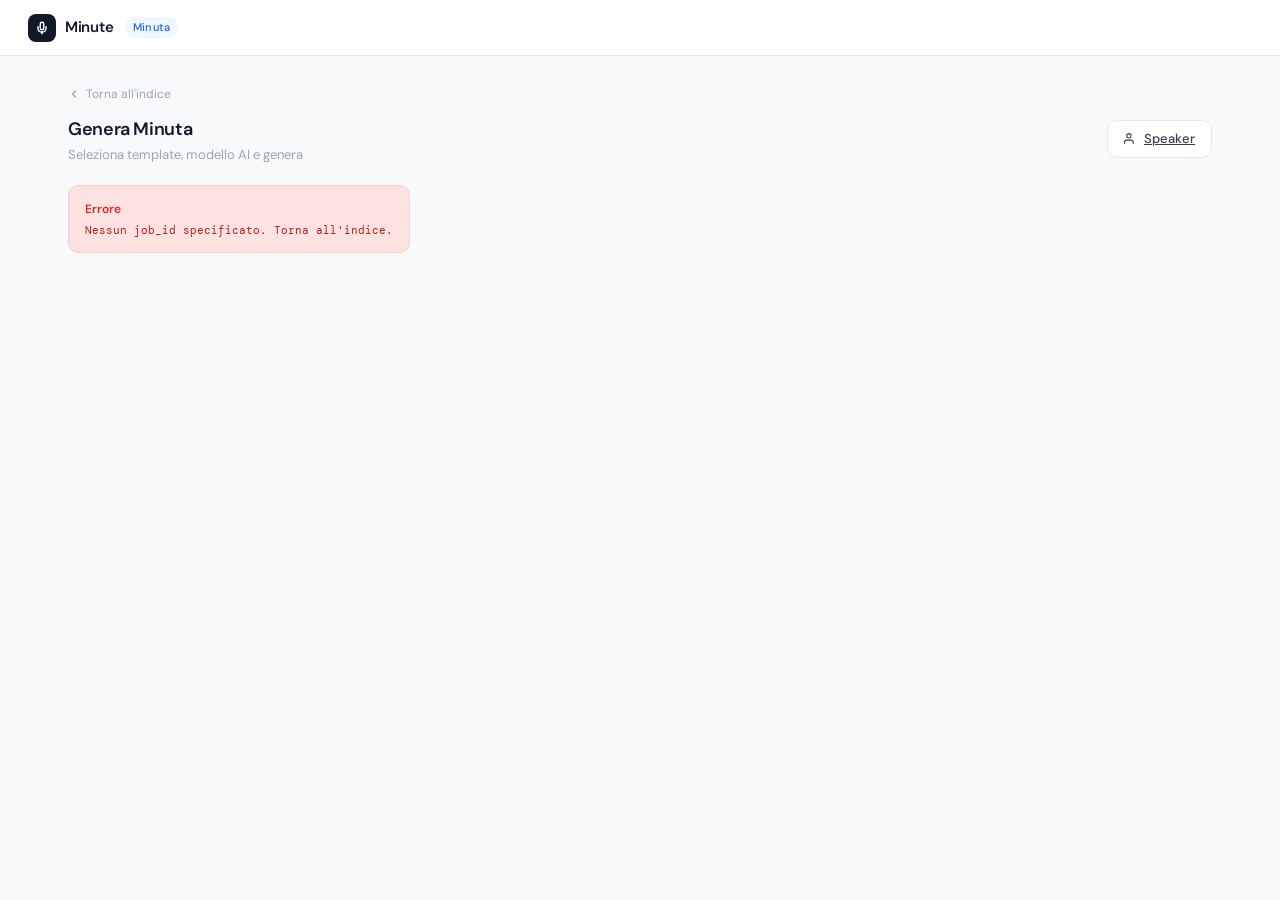
==== webform/minutes.html @ 706503cc "Aggiornamento pagina gestione speaker" ====
<!doctype html>
<html lang="it">
<head>
  <meta charset="utf-8">
  <meta name="viewport" content="width=device-width,initial-scale=1">
  <title>Minute — Genera Minuta</title>
  <link rel="preconnect" href="https://fonts.googleapis.com">
  <link href="https://fonts.googleapis.com/css2?family=DM+Sans:wght@300;400;500;600&family=DM+Mono:wght@400;500&display=swap" rel="stylesheet">
  <link rel="stylesheet" href="style.css">
  <style>
    .rag-count { font-family: 'DM Mono', monospace; font-size: 11px; color: var(--accent); background: var(--accent-light); border: 1px solid #bfdbfe; padding: 2px 8px; border-radius: 4px; }
    .rag-count.none { color: var(--text-muted); background: var(--surface-2); border-color: var(--border); }
    .version-bar { display: flex; gap: 8px; align-items: center; flex-wrap: wrap; }
    .version-pill { font-size: 11px; padding: 3px 10px; border-radius: 20px; border: 1px solid var(--border); color: var(--text-muted); cursor: pointer; transition: all 0.12s; }
    .version-pill:hover { border-color: var(--accent); color: var(--accent); }
    .version-pill.active { background: var(--accent); border-color: var(--accent); color: white; }
    .empty-preview { display: flex; flex-direction: column; align-items: center; justify-content: center; padding: 60px 20px; text-align: center; }
    .empty-preview-icon { width: 48px; height: 48px; background: var(--surface-2); border: 1px solid var(--border); border-radius: 14px; display: grid; place-items: center; margin-bottom: 12px; }
    .speakers-warning { background: var(--warning-light); border: 1px solid #fde68a; border-radius: var(--radius); padding: 10px 14px; display: flex; gap: 9px; align-items: flex-start; }
    .speakers-warning-text { font-size: 12px; color: #92400e; }
  </style>
</head>
<body>
<div class="app-shell">

  <header>
    <a class="logo" href="index.html">
      <div class="logo-icon">
        <svg width="14" height="14" viewBox="0 0 24 24" fill="none" stroke="currentColor" stroke-width="2.5" stroke-linecap="round" stroke-linejoin="round">
          <path d="M12 2a3 3 0 0 0-3 3v7a3 3 0 0 0 6 0V5a3 3 0 0 0-3-3z"/>
          <path d="M19 10v2a7 7 0 0 1-14 0v-2"/>
          <line x1="12" y1="19" x2="12" y2="22"/>
        </svg>
      </div>
      Minute
    </a>
    <span class="header-badge">Minuta</span>
    <div class="header-stack" id="header-stack"></div>
  </header>

  <div class="page-header">
    <a class="page-back" href="index.html">
      <svg width="12" height="12" viewBox="0 0 24 24" fill="none" stroke="currentColor" stroke-width="2.5" stroke-linecap="round" stroke-linejoin="round"><polyline points="15 18 9 12 15 6"/></svg>
      Torna all'indice
    </a>
    <div class="page-header-inner">
      <div class="page-title-wrap">
        <div class="page-title">Genera Minuta</div>
        <div class="page-subtitle" id="page-subtitle">Seleziona template, modello AI e genera</div>
        <div class="page-job-pill" id="job-pill" style="display:none">
          <svg width="10" height="10" viewBox="0 0 24 24" fill="none" stroke="currentColor" stroke-width="2" stroke-linecap="round" stroke-linejoin="round"><path d="M20.59 13.41l-7.17 7.17a2 2 0 0 1-2.83 0L2 12V2h10l8.59 8.59a2 2 0 0 1 0 2.82z"/><line x1="7" y1="7" x2="7.01" y2="7"/></svg>
          <span id="job-pill-text">—</span>
        </div>
      </div>
      <div style="display:flex;gap:10px;align-items:flex-start;padding-top:4px">
        <a class="btn-secondary" id="btn-goto-speakers" href="#" onclick="gotoSpeakers()">
          <svg width="13" height="13" viewBox="0 0 24 24" fill="none" stroke="currentColor" stroke-width="2" stroke-linecap="round" stroke-linejoin="round"><path d="M17 21v-2a4 4 0 0 0-4-4H5a4 4 0 0 0-4 4v2"/><circle cx="9" cy="7" r="4"/></svg>
          Speaker
        </a>
      </div>
    </div>
  </div>

  <main class="page-main">

    <div id="loading-state" style="display:flex;align-items:center;justify-content:center;padding:60px;gap:12px">
      <div class="gen-spinner"></div>
      <span style="font-size:13px;color:var(--text-muted)">Caricamento…</span>
    </div>

    <div id="error-state" style="display:none">
      <div class="error-box"><div class="error-title">Errore</div><div class="error-msg" id="error-msg"></div></div>
    </div>

    <div id="content" style="display:none">

      <!-- Speaker warning -->
      <div class="speakers-warning" id="speakers-warning" style="display:none">
        <svg width="14" height="14" viewBox="0 0 24 24" fill="none" stroke="#d97706" stroke-width="2" stroke-linecap="round" stroke-linejoin="round" style="flex-shrink:0;margin-top:1px"><path d="M10.29 3.86L1.82 18a2 2 0 0 0 1.71 3h16.94a2 2 0 0 0 1.71-3L13.71 3.86a2 2 0 0 0-3.42 0z"/><line x1="12" y1="9" x2="12" y2="13"/><line x1="12" y1="17" x2="12.01" y2="17"/></svg>
        <div class="speakers-warning-text">
          Gli speaker non sono stati ancora associati a nomi reali. La minuta userà i label generici (SPEAKER_00…).
          <a href="#" onclick="gotoSpeakers()" style="color:#92400e;font-weight:600">Associa speaker →</a>
        </div>
      </div>

      <div style="display:grid;grid-template-columns:300px 1fr;gap:20px;align-items:start">

        <!-- LEFT: Config -->
        <div style="display:flex;flex-direction:column;gap:16px">

          <!-- Template -->
          <div class="panel">
            <div class="panel-header">
              <svg width="14" height="14" viewBox="0 0 24 24" fill="none" stroke="var(--text-muted)" stroke-width="2" stroke-linecap="round" stroke-linejoin="round"><rect x="3" y="3" width="18" height="18" rx="2"/><line x1="3" y1="9" x2="21" y2="9"/><line x1="9" y1="21" x2="9" y2="9"/></svg>
              <span class="panel-title">Template</span>
            </div>
            <div class="panel-body" id="templates-container">
              <!-- Populated by JS -->
            </div>
          </div>

          <!-- Modello AI -->
          <div class="panel">
            <div class="panel-header">
              <svg width="14" height="14" viewBox="0 0 24 24" fill="none" stroke="var(--text-muted)" stroke-width="2" stroke-linecap="round" stroke-linejoin="round"><circle cx="12" cy="12" r="3"/><path d="M19.07 4.93a10 10 0 0 1 0 14.14"/><path d="M4.93 4.93a10 10 0 0 0 0 14.14"/></svg>
              <span class="panel-title">Modello AI</span>
            </div>
            <div class="panel-body" id="models-container">
              <div style="text-align:center;padding:12px;color:var(--text-muted);font-size:12px">
                <div class="gen-spinner" style="width:18px;height:18px;border-width:2px;margin:0 auto 8px"></div>
                Caricamento modelli…
              </div>
            </div>
          </div>

          <!-- RAG -->
          <div class="panel">
            <div class="panel-header">
              <svg width="14" height="14" viewBox="0 0 24 24" fill="none" stroke="var(--text-muted)" stroke-width="2" stroke-linecap="round" stroke-linejoin="round"><ellipse cx="12" cy="5" rx="9" ry="3"/><path d="M21 12c0 1.66-4 3-9 3s-9-1.34-9-3"/><path d="M3 5v14c0 1.66 4 3 9 3s9-1.34 9-3V5"/></svg>
              <span class="panel-title">Contesto RAG</span>
              <span id="rag-count-badge" class="rag-count none" style="margin-left:auto">0 riunioni</span>
            </div>
            <div class="panel-body">
              <div class="toggle-field" id="rag-toggle">
                <div class="toggle-info">
                  <div class="toggle-label">Usa riunioni precedenti</div>
                  <div class="toggle-desc">Fornisce contesto storico al modello</div>
                </div>
                <div class="toggle-switch on" id="rag-switch"></div>
              </div>
              <div class="hint">Se attivo, il modello recupera estratti da riunioni precedenti dello stesso cliente per dare continuità alla minuta.</div>
            </div>
          </div>

          <!-- Generate button -->
          <button class="btn-accent" id="btn-generate" onclick="generateMinutes()" style="width:100%;padding:12px;font-size:14px" disabled>
            <svg width="14" height="14" viewBox="0 0 24 24" fill="none" stroke="currentColor" stroke-width="2.5" stroke-linecap="round" stroke-linejoin="round"><polygon points="5 3 19 12 5 21 5 3"/></svg>
            Genera Minuta
          </button>

        </div>

        <!-- RIGHT: Preview -->
        <div class="panel" style="min-height:500px">
          <div class="panel-header">
            <svg width="14" height="14" viewBox="0 0 24 24" fill="none" stroke="var(--text-muted)" stroke-width="2" stroke-linecap="round" stroke-linejoin="round"><path d="M14 2H6a2 2 0 0 0-2 2v16a2 2 0 0 0 2 2h12a2 2 0 0 0 2-2V8z"/><polyline points="14 2 14 8 20 8"/></svg>
            <span class="panel-title">Anteprima Minuta</span>
            <div class="version-bar" id="version-bar" style="margin-left:auto;display:none"></div>
          </div>
          <div style="padding:20px" id="preview-area">
            <div class="empty-preview">
              <div class="empty-preview-icon">
                <svg width="20" height="20" viewBox="0 0 24 24" fill="none" stroke="var(--text-muted)" stroke-width="1.5" stroke-linecap="round" stroke-linejoin="round"><path d="M14 2H6a2 2 0 0 0-2 2v16a2 2 0 0 0 2 2h12a2 2 0 0 0 2-2V8z"/><polyline points="14 2 14 8 20 8"/></svg>
              </div>
              <div class="status-empty-title">Nessuna minuta generata</div>
              <div class="status-empty-sub">Seleziona template e modello, poi premi Genera</div>
            </div>
          </div>
        </div>

      </div>
    </div>
  </main>
</div>

<script>
  const MINUTES_BASE = "http://localhost:9500";
  const params = new URLSearchParams(location.search);
  const jobId  = params.get("job_id");

  let selectedTemplate = "standard";
  let selectedModel    = null;
  let useRag           = true;
  let pollingInterval  = null;
  let versions         = [];   // lista storica versioni [{minutes_job_id, created_at, model, output_url}]

  const TEMPLATES = [
    {id: "standard", label: "Standard", desc: "Oggetto, discussioni, decisioni, azioni, prossimi passi"},
  ];

  if (!jobId) {
    showError("Nessun job_id specificato. Torna all'indice.");
  } else {
    init();
  }

  async function init() {
    showLoading(true);
    renderTemplates();
    await loadModels();
    await checkExistingMinuta();
    await checkSpeakers();
    showLoading(false);
    document.getElementById('content').style.display = 'block';

    document.getElementById('job-pill').style.display = 'inline-flex';
    document.getElementById('job-pill-text').textContent = jobId.slice(0,12) + '…';
  }

  function renderTemplates() {
    const container = document.getElementById('templates-container');
    container.innerHTML = TEMPLATES.map(t => `
      <div class="model-card ${t.id===selectedTemplate?'selected':''}" onclick="selectTemplate('${t.id}')">
        <div class="model-radio"></div>
        <div>
          <div class="model-name">${t.label}</div>
          <div class="model-size">${t.desc}</div>
        </div>
      </div>`).join('');
  }

  function selectTemplate(id) {
    selectedTemplate = id;
    renderTemplates();
    updateGenerateButton();
  }

  async function loadModels() {
    const container = document.getElementById('models-container');
    try {
      const resp = await fetch(`${MINUTES_BASE}/ollama/models`);
      const data = await resp.json();
      const models = data.models || [];
      if (!models.length) {
        container.innerHTML = `<div class="error-box"><div class="error-title">Nessun modello disponibile</div><div class="error-msg">Installa almeno un modello su Ollama:<br><code>docker exec n8n_stack_ollama ollama pull mistral:7b-instruct-q4_K_M</code></div></div>`;
        return;
      }
      if (!selectedModel) selectedModel = models[0].name;
      container.innerHTML = models.map(m => `
        <div class="model-card ${m.name===selectedModel?'selected':''}" onclick="selectModel('${m.name}')">
          <div class="model-radio"></div>
          <div>
            <div class="model-name">${m.name}</div>
            <div class="model-size">${m.size_gb} GB</div>
          </div>
        </div>`).join('');
      updateGenerateButton();
    } catch(e) {
      container.innerHTML = `<div class="error-box"><div class="error-title">Ollama non raggiungibile</div><div class="error-msg">${e.message}</div></div>`;
    }
  }

  function selectModel(name) {
    selectedModel = name;
    loadModels();
  }

  async function checkSpeakers() {
    try {
      const resp = await fetch(`${MINUTES_BASE}/jobs/${jobId}/speakers`);
      const data = await resp.json();
      document.getElementById('page-subtitle').textContent = `${data.customer||'?'} — ${data.project||'?'}`;
      document.getElementById('header-stack').innerHTML = `
        <div class="stack-pill" style="font-size:11px;font-weight:500">${data.customer||''}</div>
        <div class="stack-pill" style="font-size:11px">${data.project||''}</div>`;
      if (!data.speakers_mapped) {
        document.getElementById('speakers-warning').style.display = 'flex';
      }
    } catch(e) { console.warn('checkSpeakers:', e); }
  }

  async function checkExistingMinuta() {
    try {
      const resp = await fetch(`${MINUTES_BASE}/minutes/by-job/${jobId}`);
      const data = await resp.json();
      if (data.status === 'COMPLETED' && data.output_url) {
        versions = [{
          minutes_job_id: data.minutes_job_id,
          created_at: data.created_at,
          model: data.model,
          output_url: data.output_url,
          rag_chunks_used: data.rag_chunks_used,
        }];
        await renderExistingMinuta(data.output_url, data.model, data.rag_chunks_used);
        renderVersionBar();
      }
    } catch(e) { /* nessuna minuta ancora */ }
  }

  async function renderExistingMinuta(url, model, ragChunks) {
    try {
      const resp = await fetch(url);
      const md = await resp.text();
      renderMarkdown(md, model, ragChunks, url);
    } catch(e) {
      renderMarkdownError(`Impossibile caricare la minuta da MinIO: ${e.message}`);
    }
  }

  function renderVersionBar() {
    const bar = document.getElementById('version-bar');
    if (!versions.length) { bar.style.display = 'none'; return; }
    bar.style.display = 'flex';
    bar.innerHTML = versions.map((v, i) => {
      const d = new Date(v.created_at);
      const label = `v${versions.length - i} · ${d.toLocaleDateString('it-IT')} ${d.toLocaleTimeString('it-IT',{hour:'2-digit',minute:'2-digit'})}`;
      return `<span class="version-pill ${i===0?'active':''}" onclick="loadVersion(${i})">${label}</span>`;
    }).join('');
  }

  async function loadVersion(idx) {
    const v = versions[idx];
    if (!v) return;
    document.querySelectorAll('.version-pill').forEach((el,i) => el.classList.toggle('active', i===idx));
    await renderExistingMinuta(v.output_url, v.model, v.rag_chunks_used);
  }

  function renderMarkdown(md, model, ragChunks, downloadUrl) {
    const preview = document.getElementById('preview-area');
    const lines = md.split('\n');
    let html = '';
    let inTable = false;

    for (const raw of lines) {
      const line = raw;
      if (line.startsWith('# '))       { html += `<h1>${esc(line.slice(2))}</h1>`; continue; }
      if (line.startsWith('## '))      { if(inTable){html+='</table>';inTable=false;} html += `<h2>${esc(line.slice(3))}</h2>`; continue; }
      if (line.startsWith('### '))     { html += `<h3 style="font-size:12px;font-weight:600;color:var(--text-primary);margin:10px 0 4px">${esc(line.slice(4))}</h3>`; continue; }
      if (line.startsWith('---') || line.startsWith('───')) { html += '<hr>'; continue; }
      if (line.startsWith('| ')) {
        if (!inTable) { html += '<table>'; inTable = true; }
        const cells = line.split('|').filter((_,i,a)=>i>0&&i<a.length-1);
        const isHeader = !html.includes('<tr>') || lines[lines.indexOf(raw)+1]?.startsWith('|---');
        const tag = (isHeader && !html.includes('<td>')) ? 'th' : 'td';
        html += `<tr>${cells.map(c=>`<${tag}>${inlineFormat(c.trim())}</${tag}>`).join('')}</tr>`;
        continue;
      }
      if (line.startsWith('|---')) continue;
      if (inTable) { html += '</table>'; inTable = false; }
      if (line.startsWith('- ') || line.startsWith('* ')) { html += `<ul><li>${inlineFormat(line.slice(2))}</li></ul>`; continue; }
      if (/^\d+\. /.test(line))  { html += `<ol><li>${inlineFormat(line.replace(/^\d+\. /,''))}</li></ol>`; continue; }
      if (line.trim() === '')    { html += '<p style="margin:4px 0"></p>'; continue; }
      html += `<p>${inlineFormat(line)}</p>`;
    }
    if (inTable) html += '</table>';

    const ragBadge = ragChunks > 0
      ? `<span class="rag-count">${ragChunks} chunk RAG</span>`
      : `<span class="rag-count none">Senza RAG</span>`;

    preview.innerHTML = `
      <div style="display:flex;align-items:center;gap:8px;margin-bottom:16px;padding-bottom:12px;border-bottom:1px solid var(--border)">
        <div style="font-size:11px;font-weight:500;color:var(--text-muted)">Modello:</div>
        <span style="font-family:'DM Mono',monospace;font-size:11px;color:var(--text-secondary)">${esc(model||'')}</span>
        ${ragBadge}
        <a href="${downloadUrl}" target="_blank" rel="noopener" class="btn-secondary" style="margin-left:auto;padding:5px 12px;font-size:11px">
          <svg width="11" height="11" viewBox="0 0 24 24" fill="none" stroke="currentColor" stroke-width="2.5" stroke-linecap="round" stroke-linejoin="round"><path d="M21 15v4a2 2 0 0 1-2 2H5a2 2 0 0 1-2-2v-4"/><polyline points="7 10 12 15 17 10"/><line x1="12" y1="15" x2="12" y2="3"/></svg>
          Scarica MD
        </a>
      </div>
      <div class="md-preview">${html}</div>`;
  }

  function renderMarkdownError(msg) {
    document.getElementById('preview-area').innerHTML = `<div class="error-box"><div class="error-title">Errore anteprima</div><div class="error-msg">${msg}</div></div>`;
  }

  function inlineFormat(s) {
    return esc(s)
      .replace(/\*\*(.+?)\*\*/g, '<strong>$1</strong>')
      .replace(/\*(.+?)\*/g, '<em>$1</em>')
      .replace(/`(.+?)`/g, '<code>$1</code>');
  }
  function esc(s) { return String(s).replace(/&/g,'&amp;').replace(/</g,'&lt;').replace(/>/g,'&gt;'); }

  async function generateMinutes() {
    if (!selectedModel || !selectedTemplate) return;
    const btn = document.getElementById('btn-generate');
    btn.disabled = true;

    document.getElementById('preview-area').innerHTML = `
      <div class="gen-status">
        <div class="gen-spinner"></div>
        <div class="gen-status-text">Generazione in corso…</div>
        <div class="gen-status-sub">Il modello sta elaborando la trascrizione. Può richiedere alcuni minuti.</div>
      </div>`;

    try {
      const resp = await fetch(`${MINUTES_BASE}/minutes/generate`, {
        method: 'POST',
        headers: {'Content-Type': 'application/json'},
        body: JSON.stringify({
          job_id: jobId,
          template: selectedTemplate,
          model: selectedModel,
          use_rag: useRag,
        }),
      });
      if (!resp.ok) throw new Error(`HTTP ${resp.status}: ${await resp.text()}`);
      const {minutes_job_id} = await resp.json();
      pollMinutesJob(minutes_job_id);
    } catch(e) {
      renderMarkdownError(`Errore avvio generazione: ${e.message}`);
      btn.disabled = false;
    }
  }

  function pollMinutesJob(minutesJobId) {
    if (pollingInterval) clearInterval(pollingInterval);
    pollingInterval = setInterval(async () => {
      try {
        const resp = await fetch(`${MINUTES_BASE}/minutes/${minutesJobId}`);
        const data = await resp.json();

        if (data.status === 'COMPLETED') {
          clearInterval(pollingInterval);
          document.getElementById('btn-generate').disabled = false;
          versions.unshift({
            minutes_job_id: data.minutes_job_id,
            created_at: data.created_at || new Date().toISOString(),
            model: data.model,
            output_url: data.output_url,
            rag_chunks_used: data.rag_chunks_used,
          });
          renderVersionBar();
          await renderExistingMinuta(data.output_url, data.model, data.rag_chunks_used);
        } else if (data.status === 'FAILED') {
          clearInterval(pollingInterval);
          renderMarkdownError(`Generazione fallita: ${data.error_message || 'Errore sconosciuto'}`);
          document.getElementById('btn-generate').disabled = false;
        }
        // altrimenti PENDING/WORKING → continua a fare polling
      } catch(e) { console.warn('polling error:', e); }
    }, 3000);
  }

  function updateGenerateButton() {
    const btn = document.getElementById('btn-generate');
    btn.disabled = !selectedTemplate || !selectedModel;
  }

  document.getElementById('rag-toggle').addEventListener('click', () => {
    useRag = !useRag;
    document.getElementById('rag-switch').classList.toggle('on', useRag);
  });

  function gotoSpeakers() {
    location.href = `speakers.html?job_id=${jobId}`;
    return false;
  }

  function showLoading(on) {
    document.getElementById('loading-state').style.display = on ? 'flex' : 'none';
  }
  function showError(msg) {
    document.getElementById('error-state').style.display = 'block';
    document.getElementById('error-msg').textContent = msg;
    document.getElementById('loading-state').style.display = 'none';
  }
</script>
</body>
</html>
---- webform/style.css ----
*, *::before, *::after { box-sizing: border-box; margin: 0; padding: 0; }

:root {
  --bg:            #f8f9fb;
  --surface:       #ffffff;
  --surface-2:     #f3f4f6;
  --border:        #e5e7eb;
  --border-hover:  #d1d5db;
  --text-primary:  #111827;
  --text-secondary:#374151;
  --text-muted:    #9ca3af;
  --accent:        #2563eb;
  --accent-light:  #eff6ff;
  --success:       #16a34a;
  --success-light: #dcfce7;
  --warning:       #d97706;
  --warning-light: #fef3c7;
  --error:         #dc2626;
  --error-light:   #fee2e2;
  --radius:        10px;
  --radius-sm:     6px;
  --radius-lg:     14px;
  --shadow-sm:     0 1px 3px rgba(0,0,0,.06), 0 1px 2px rgba(0,0,0,.04);
}

html, body { height: 100%; }
body { font-family: 'DM Sans', sans-serif; background: var(--bg); color: var(--text-primary); font-size: 14px; line-height: 1.5; }

/* ── Shell ── */
.app-shell { display: flex; flex-direction: column; min-height: 100vh; }

/* ── Header ── */
header {
  background: var(--surface); border-bottom: 1px solid var(--border);
  display: flex; align-items: center; padding: 0 28px; gap: 12px;
  height: 56px; position: sticky; top: 0; z-index: 10; flex-shrink: 0;
}
.logo { display: flex; align-items: center; gap: 9px; font-weight: 600; font-size: 15px; letter-spacing: -0.02em; color: var(--text-primary); text-decoration: none; }
.logo-icon { width: 28px; height: 28px; background: var(--text-primary); border-radius: 8px; display: grid; place-items: center; }
.logo-icon svg { color: white; }
.header-badge { font-size: 11px; font-weight: 500; padding: 2px 8px; background: var(--accent-light); color: var(--accent); border-radius: 20px; letter-spacing: 0.01em; }
.header-stack { margin-left: auto; display: flex; align-items: center; gap: 8px; }
.stack-pill { font-family: 'DM Mono', monospace; font-size: 10px; color: var(--text-muted); background: var(--surface-2); border: 1px solid var(--border); padding: 3px 8px; border-radius: var(--radius-sm); display: flex; align-items: center; gap: 5px; }
.dot { width: 6px; height: 6px; border-radius: 50%; background: var(--border-hover); flex-shrink: 0; }
.dot.live { background: var(--success); box-shadow: 0 0 0 2px var(--success-light); }

/* ── Page header (per pagine interne) ── */
.page-header { padding: 24px 28px 0; max-width: 1200px; margin: 0 auto; width: 100%; }
.page-header-inner { display: flex; align-items: flex-start; justify-content: space-between; gap: 16px; }
.page-back { display: inline-flex; align-items: center; gap: 6px; font-size: 12px; color: var(--text-muted); text-decoration: none; padding: 5px 0; transition: color 0.15s; margin-bottom: 8px; }
.page-back:hover { color: var(--text-primary); }
.page-title-wrap {}
.page-title { font-size: 18px; font-weight: 600; letter-spacing: -0.02em; }
.page-subtitle { font-size: 13px; color: var(--text-muted); margin-top: 2px; }
.page-job-pill { display: inline-flex; align-items: center; gap: 6px; font-family: 'DM Mono', monospace; font-size: 11px; color: var(--text-secondary); background: var(--surface-2); border: 1px solid var(--border); padding: 4px 10px; border-radius: 20px; margin-top: 8px; }

/* ── Main layouts ── */
main { display: grid; grid-template-columns: 460px 1fr; gap: 24px; padding: 28px; max-width: 1200px; width: 100%; margin: 0 auto; align-items: start; flex: 1; }
main.full-width { grid-template-columns: 1fr; }
main.page-main { display: flex; flex-direction: column; gap: 20px; padding: 20px 28px 28px; max-width: 1200px; width: 100%; margin: 0 auto; flex: 1; }

/* ── Panel ── */
.panel { background: var(--surface); border: 1px solid var(--border); border-radius: var(--radius-lg); overflow: hidden; box-shadow: var(--shadow-sm); }
.panel-header { padding: 16px 20px; border-bottom: 1px solid var(--border); display: flex; align-items: center; gap: 10px; }
.panel-title { font-size: 13px; font-weight: 600; color: var(--text-primary); }
.panel-subtitle { font-size: 11px; color: var(--text-muted); margin-left: 2px; }
.panel-body { padding: 20px; display: flex; flex-direction: column; gap: 16px; }
.panel-2col { display: grid; grid-template-columns: 340px 1fr; gap: 0; }
.panel-2col .panel-left { padding: 20px; border-right: 1px solid var(--border); display: flex; flex-direction: column; gap: 16px; }
.panel-2col .panel-right { padding: 20px; display: flex; flex-direction: column; gap: 16px; }

/* ── Form elements ── */
.field-group { display: flex; flex-direction: column; }
.field-row { display: grid; grid-template-columns: 1fr 1fr; gap: 12px; }
label { display: block; font-size: 12px; font-weight: 500; color: var(--text-secondary); margin-bottom: 5px; letter-spacing: 0.01em; }
.req { display: inline-block; width: 4px; height: 4px; background: var(--accent); border-radius: 50%; margin-left: 4px; vertical-align: middle; transform: translateY(-1px); }
input[type=text], input[type=number], select, textarea {
  width: 100%; padding: 8px 11px; background: var(--surface);
  border: 1px solid var(--border); border-radius: var(--radius-sm);
  font-family: 'DM Sans', sans-serif; font-size: 13px; color: var(--text-primary);
  transition: border-color 0.15s, box-shadow 0.15s; outline: none;
}
input:focus, select:focus, textarea:focus { border-color: var(--accent); box-shadow: 0 0 0 3px rgba(37,99,235,.1); }
textarea { resize: vertical; min-height: 70px; line-height: 1.5; }
.hint { font-size: 11px; color: var(--text-muted); margin-top: 4px; }

/* File drop */
.file-drop { position: relative; border: 1.5px dashed var(--border); border-radius: var(--radius); padding: 20px 16px; text-align: center; cursor: pointer; transition: all 0.15s; background: var(--surface); }
.file-drop:hover, .file-drop.drag-over { border-color: var(--accent); background: var(--accent-light); }
.file-drop input[type=file] { position: absolute; inset: 0; opacity: 0; cursor: pointer; width: 100%; height: 100%; }
.file-drop-icon { width: 34px; height: 34px; background: var(--surface-2); border: 1px solid var(--border); border-radius: 9px; display: grid; place-items: center; margin: 0 auto 8px; }
.file-drop-label { font-size: 13px; font-weight: 500; color: var(--text-secondary); }
.file-drop-label span { color: var(--accent); }
.file-drop-sub { font-size: 11px; color: var(--text-muted); margin-top: 3px; }
.file-selected { display: none; align-items: center; gap: 10px; background: var(--accent-light); border: 1px solid #bfdbfe; border-radius: var(--radius); padding: 9px 12px; margin-top: 8px; }
.file-selected.visible { display: flex; }
.file-selected-name { font-family: 'DM Mono', monospace; font-size: 12px; color: var(--accent); font-weight: 500; flex: 1; overflow: hidden; text-overflow: ellipsis; white-space: nowrap; }
.file-remove { background: none; border: none; cursor: pointer; color: var(--text-muted); padding: 2px; border-radius: 4px; display: grid; place-items: center; flex-shrink: 0; }

/* Toggle */
.toggle-field { display: flex; align-items: center; justify-content: space-between; padding: 10px 13px; background: var(--surface-2); border: 1px solid var(--border); border-radius: var(--radius); cursor: pointer; }
.toggle-label { font-size: 13px; font-weight: 500; color: var(--text-primary); }
.toggle-desc { font-size: 11px; color: var(--text-muted); margin-top: 1px; }
.toggle-switch { width: 34px; height: 20px; background: var(--border-hover); border-radius: 20px; position: relative; transition: background 0.2s; flex-shrink: 0; }
.toggle-switch::after { content:''; position: absolute; left: 3px; top: 3px; width: 14px; height: 14px; background: white; border-radius: 50%; transition: transform 0.2s; box-shadow: 0 1px 2px rgba(0,0,0,.2); }
.toggle-switch.on { background: var(--accent); }
.toggle-switch.on::after { transform: translateX(14px); }

/* Buttons */
.btn-submit { width: 100%; padding: 11px 20px; background: var(--text-primary); color: white; border: none; border-radius: var(--radius); font-family: 'DM Sans', sans-serif; font-size: 14px; font-weight: 500; cursor: pointer; transition: all 0.15s; display: flex; align-items: center; justify-content: center; gap: 8px; letter-spacing: -0.01em; }
.btn-submit:hover { background: #1f2937; transform: translateY(-1px); box-shadow: 0 4px 12px rgba(0,0,0,.15); }
.btn-submit:disabled { opacity: 0.45; cursor: not-allowed; transform: none; box-shadow: none; }
.btn-submit .spinner { display: none; width: 14px; height: 14px; border: 2px solid rgba(255,255,255,.3); border-top-color: white; border-radius: 50%; animation: spin 0.6s linear infinite; }
.btn-submit.loading .spinner { display: block; }
.btn-submit.loading .btn-icon, .btn-submit.loading .btn-text { opacity: 0.7; }
.btn-secondary { padding: 8px 16px; background: var(--surface); color: var(--text-secondary); border: 1px solid var(--border); border-radius: var(--radius); font-family: 'DM Sans', sans-serif; font-size: 13px; font-weight: 500; cursor: pointer; transition: all 0.15s; display: inline-flex; align-items: center; gap: 7px; }
.btn-secondary:hover { background: var(--surface-2); border-color: var(--border-hover); }
.btn-accent { padding: 9px 18px; background: var(--accent); color: white; border: none; border-radius: var(--radius); font-family: 'DM Sans', sans-serif; font-size: 13px; font-weight: 500; cursor: pointer; transition: all 0.15s; display: inline-flex; align-items: center; gap: 7px; }
.btn-accent:hover { background: #1d4ed8; transform: translateY(-1px); box-shadow: 0 4px 12px rgba(37,99,235,.3); }
.btn-accent:disabled { opacity: 0.45; cursor: not-allowed; transform: none; box-shadow: none; }

/* Status badges */
.status-badge { display: inline-flex; align-items: center; gap: 5px; padding: 3px 9px; border-radius: 20px; font-size: 11px; font-weight: 600; letter-spacing: 0.03em; text-transform: uppercase; }
.status-badge .dot { width: 5px; height: 5px; border-radius: 50%; flex-shrink: 0; }
.status-badge.pending   { background: var(--warning-light); color: var(--warning); }
.status-badge.pending .dot { background: var(--warning); }
.status-badge.working   { background: var(--accent-light);  color: var(--accent); }
.status-badge.working .dot { background: var(--accent); animation: pulse-dot 1s ease-in-out infinite; }
.status-badge.completed { background: var(--success-light); color: var(--success); }
.status-badge.completed .dot { background: var(--success); }
.status-badge.failed    { background: var(--error-light);   color: var(--error); }
.status-badge.failed .dot { background: var(--error); }

/* Stream badge */
.stream-badge { font-size: 10px; font-weight: 600; padding: 2px 8px; border-radius: 20px; letter-spacing: 0.03em; }
.stream-live       { background: var(--success-light); color: var(--success); }
.stream-connecting { background: var(--warning-light); color: var(--warning); }
.stream-idle       { background: var(--surface-2);     color: var(--text-muted); }
.stream-error      { background: var(--error-light);   color: var(--error); }

/* Status/current sections (index) */
.status-empty { display: flex; flex-direction: column; align-items: center; justify-content: center; padding: 48px 20px; text-align: center; }
.status-empty-icon { width: 50px; height: 50px; background: var(--surface-2); border: 1px solid var(--border); border-radius: 14px; display: grid; place-items: center; margin-bottom: 12px; }
.status-empty-title { font-size: 13px; font-weight: 500; color: var(--text-secondary); margin-bottom: 4px; }
.status-empty-sub { font-size: 12px; color: var(--text-muted); }
.current-section { padding: 16px 20px; }
.section-header { display: flex; align-items: center; gap: 8px; margin-bottom: 14px; }
.section-label-text { font-size: 10px; font-weight: 600; color: var(--text-muted); text-transform: uppercase; letter-spacing: 0.07em; }
.badge-new { background: var(--accent); color: white; font-size: 9px; font-weight: 700; padding: 1px 7px; border-radius: 20px; letter-spacing: 0.05em; animation: pulse-badge 1.5s ease-in-out infinite; }
.job-title { font-size: 13px; font-weight: 600; color: var(--text-primary); line-height: 1.4; margin-bottom: 8px; }
.current-dates { display: flex; gap: 20px; margin: 12px 0 0; }
.date-item { display: flex; flex-direction: column; gap: 2px; }
.date-label { font-size: 10px; font-weight: 600; color: var(--text-muted); text-transform: uppercase; letter-spacing: 0.05em; }
.date-value { font-family: 'DM Mono', monospace; font-size: 11px; color: var(--text-secondary); }
.progress-section { padding: 14px 20px; border-top: 1px solid var(--border); }
.progress-header { display: flex; align-items: center; justify-content: space-between; margin-bottom: 10px; }
.progress-label { font-size: 10px; font-weight: 600; color: var(--text-muted); text-transform: uppercase; letter-spacing: 0.07em; }
.step-chip { font-family: 'DM Mono', monospace; font-size: 10px; color: var(--text-muted); background: var(--surface-2); border: 1px solid var(--border); padding: 2px 7px; border-radius: 4px; }
.progress-track { height: 5px; background: var(--surface-2); border-radius: 99px; overflow: hidden; }
.progress-fill { height: 100%; background: var(--accent); border-radius: 99px; transition: width 0.6s ease; }
.progress-fill.indeterminate { width: 40%; animation: indeterminate 1.4s ease-in-out infinite; }
.pipeline-section { padding: 14px 20px; border-top: 1px solid var(--border); }
.section-label { font-size: 10px; font-weight: 600; color: var(--text-muted); text-transform: uppercase; letter-spacing: 0.07em; margin-bottom: 10px; }
.steps-list { display: flex; flex-direction: column; gap: 1px; }
.step-item { display: flex; align-items: center; gap: 11px; padding: 7px 9px; border-radius: var(--radius-sm); transition: background 0.1s; }
.step-item.active { background: var(--accent-light); }
.step-item.pending { opacity: 0.35; }
.step-icon { width: 18px; height: 18px; border-radius: 50%; display: grid; place-items: center; flex-shrink: 0; }
.done-i   { background: var(--success-light); }
.active-i { background: var(--accent-light); animation: pulse-icon 1.2s ease-in-out infinite; }
.pending-i { background: var(--surface-2); }
.step-name { font-size: 12px; font-weight: 500; color: var(--text-secondary); }
.step-item.active .step-name { color: var(--accent); font-weight: 600; }

/* History */
.history-section { padding: 0 20px 16px; border-top: 1px solid var(--border); }
.history-header { padding: 14px 0 10px; }
.hist-row { border-radius: var(--radius); border: 1px solid transparent; overflow: hidden; margin-bottom: 4px; transition: border-color 0.12s; }
.hist-row.open { border-color: var(--border); }
.hist-row-header { display: flex; align-items: center; gap: 10px; padding: 10px 12px; border-radius: var(--radius); transition: background 0.12s; }
.hist-row-header:hover, .hist-row.open .hist-row-header { background: var(--surface-2); }
.hist-row-info { flex: 1; min-width: 0; }
.hist-row-name { font-size: 12px; font-weight: 500; display: block; white-space: nowrap; overflow: hidden; text-overflow: ellipsis; }
.hist-chevron { color: var(--text-muted); transition: transform 0.2s; flex-shrink: 0; }
.hist-row.open .hist-chevron { transform: rotate(90deg); }
.hist-accordion { display: none; padding: 4px 12px 12px; }
.hist-row.open .hist-accordion { display: block; }
.hist-meta { display: flex; flex-direction: column; gap: 5px; margin-bottom: 10px; }
.hist-meta-row { display: flex; align-items: center; gap: 8px; }
.hist-meta-label { font-size: 10px; font-weight: 600; color: var(--text-muted); text-transform: uppercase; letter-spacing: 0.05em; min-width: 72px; }
.hist-meta-value { font-family: 'DM Mono', monospace; font-size: 11px; color: var(--text-secondary); }
.result-link { display: flex; align-items: center; gap: 10px; padding: 10px 13px; border: 1px solid var(--border); border-radius: var(--radius); text-decoration: none; color: var(--text-primary); transition: all 0.15s; margin-bottom: 8px; background: var(--surface); }
.result-link:last-child { margin-bottom: 0; }
.result-link:hover { border-color: var(--accent); background: var(--accent-light); }
.result-icon { width: 30px; height: 30px; border-radius: 8px; display: grid; place-items: center; flex-shrink: 0; }
.result-icon.json { background: #fff7ed; }
.result-icon.txt  { background: #f0fdf4; }
.result-icon.md   { background: var(--accent-light); }
.result-name { font-size: 12px; font-weight: 600; color: var(--text-primary); }
.result-meta { font-size: 11px; color: var(--text-muted); margin-top: 1px; }
.error-box { background: var(--error-light); border: 1px solid #fecaca; border-radius: var(--radius); padding: 14px 16px; }
.error-title { font-size: 12px; font-weight: 600; color: var(--error); margin-bottom: 4px; }
.error-msg { font-family: 'DM Mono', monospace; font-size: 11px; color: #b91c1c; line-height: 1.5; }

/* Info box */
.info-box { background: var(--accent-light); border: 1px solid #bfdbfe; border-radius: var(--radius); padding: 12px 14px; display: flex; gap: 10px; }
.info-box-text { font-size: 12px; color: #1e40af; line-height: 1.5; }

/* Coming soon badge */
.badge-soon { font-size: 9px; font-weight: 700; padding: 1px 6px; border-radius: 3px; background: var(--warning-light); color: var(--warning); letter-spacing: 0.05em; text-transform: uppercase; }

/* Markdown preview */
.md-preview { font-size: 13px; line-height: 1.7; color: var(--text-secondary); }
.md-preview h1 { font-size: 16px; font-weight: 600; color: var(--text-primary); margin: 0 0 12px; }
.md-preview h2 { font-size: 13px; font-weight: 600; color: var(--text-primary); margin: 16px 0 6px; }
.md-preview p { margin: 0 0 8px; }
.md-preview table { width: 100%; border-collapse: collapse; margin: 8px 0; font-size: 12px; }
.md-preview th { background: var(--surface-2); padding: 6px 10px; text-align: left; font-weight: 600; border: 1px solid var(--border); }
.md-preview td { padding: 6px 10px; border: 1px solid var(--border); }
.md-preview ul, .md-preview ol { padding-left: 18px; margin: 0 0 8px; }
.md-preview li { margin: 2px 0; }
.md-preview hr { border: none; border-top: 1px solid var(--border); margin: 12px 0; }
.md-preview strong { font-weight: 600; color: var(--text-primary); }
.md-preview code { font-family: 'DM Mono', monospace; font-size: 11px; background: var(--surface-2); padding: 1px 5px; border-radius: 3px; }

/* Transcript annotated */
.transcript-block { border: 1px solid var(--border); border-radius: var(--radius); overflow: hidden; }
.transcript-body { padding: 16px; max-height: 400px; overflow-y: auto; font-size: 12px; line-height: 1.8; color: var(--text-secondary); }
.transcript-speaker { display: inline-flex; align-items: center; gap: 6px; font-family: 'DM Mono', monospace; font-size: 10px; font-weight: 600; color: var(--accent); background: var(--accent-light); border: 1px solid #bfdbfe; padding: 2px 8px; border-radius: 4px; margin: 10px 0 4px; }
.transcript-time { color: var(--text-muted); font-weight: 400; }
.transcript-text { display: block; padding: 2px 0 4px; color: var(--text-secondary); }

/* Speaker cards */
.speaker-card { border: 1px solid var(--border); border-radius: var(--radius); padding: 14px 16px; background: var(--surface); transition: border-color 0.15s; }
.speaker-card:hover { border-color: var(--border-hover); }
.speaker-card-header { display: flex; align-items: center; gap: 10px; margin-bottom: 10px; }
.speaker-avatar { width: 32px; height: 32px; border-radius: 50%; background: var(--surface-2); border: 1px solid var(--border); display: grid; place-items: center; font-family: 'DM Mono', monospace; font-size: 10px; font-weight: 600; color: var(--text-muted); flex-shrink: 0; }
.speaker-id { font-family: 'DM Mono', monospace; font-size: 12px; font-weight: 600; color: var(--text-primary); }
.speaker-stats { font-size: 11px; color: var(--text-muted); margin-top: 1px; }
.speaker-card-mapped .speaker-avatar { background: var(--accent-light); border-color: #bfdbfe; color: var(--accent); }
.suggestions-list { display: flex; flex-wrap: wrap; gap: 5px; margin-top: 6px; }
.suggestion-pill { font-size: 11px; padding: 2px 9px; background: var(--surface-2); border: 1px solid var(--border); border-radius: 20px; cursor: pointer; transition: all 0.12s; color: var(--text-secondary); }
.suggestion-pill:hover { background: var(--accent-light); border-color: var(--accent); color: var(--accent); }

/* Model selector */
.model-card { border: 1px solid var(--border); border-radius: var(--radius); padding: 12px 14px; cursor: pointer; transition: all 0.15s; display: flex; align-items: center; gap: 12px; }
.model-card:hover { border-color: var(--border-hover); }
.model-card.selected { border-color: var(--accent); background: var(--accent-light); }
.model-radio { width: 16px; height: 16px; border-radius: 50%; border: 2px solid var(--border); display: grid; place-items: center; flex-shrink: 0; transition: all 0.15s; }
.model-card.selected .model-radio { border-color: var(--accent); background: var(--accent); }
.model-card.selected .model-radio::after { content:''; width: 6px; height: 6px; border-radius: 50%; background: white; }
.model-name { font-size: 13px; font-weight: 500; color: var(--text-primary); font-family: 'DM Mono', monospace; }
.model-size { font-size: 11px; color: var(--text-muted); margin-top: 1px; }

/* Generation status */
.gen-status { display: flex; flex-direction: column; gap: 10px; align-items: center; justify-content: center; padding: 40px 20px; text-align: center; }
.gen-spinner { width: 32px; height: 32px; border: 3px solid var(--border); border-top-color: var(--accent); border-radius: 50%; animation: spin 0.8s linear infinite; }
.gen-status-text { font-size: 13px; font-weight: 500; color: var(--text-secondary); }
.gen-status-sub { font-size: 12px; color: var(--text-muted); }

/* Animations */
@keyframes spin { to { transform: rotate(360deg); } }
@keyframes indeterminate { 0%{transform:translateX(-100%)} 100%{transform:translateX(350%)} }
@keyframes pulse-badge { 0%,100%{opacity:1} 50%{opacity:0.55} }
@keyframes pulse-dot { 0%,100%{opacity:1} 50%{opacity:0.4} }
@keyframes pulse-icon { 0%,100%{box-shadow:0 0 0 0 rgba(37,99,235,.3)} 50%{box-shadow:0 0 0 4px rgba(37,99,235,.1)} }

@media (max-width: 900px) {
  main { grid-template-columns: 1fr; padding: 16px; }
  .panel-2col { grid-template-columns: 1fr; }
  .panel-2col .panel-left { border-right: none; border-bottom: 1px solid var(--border); }
}
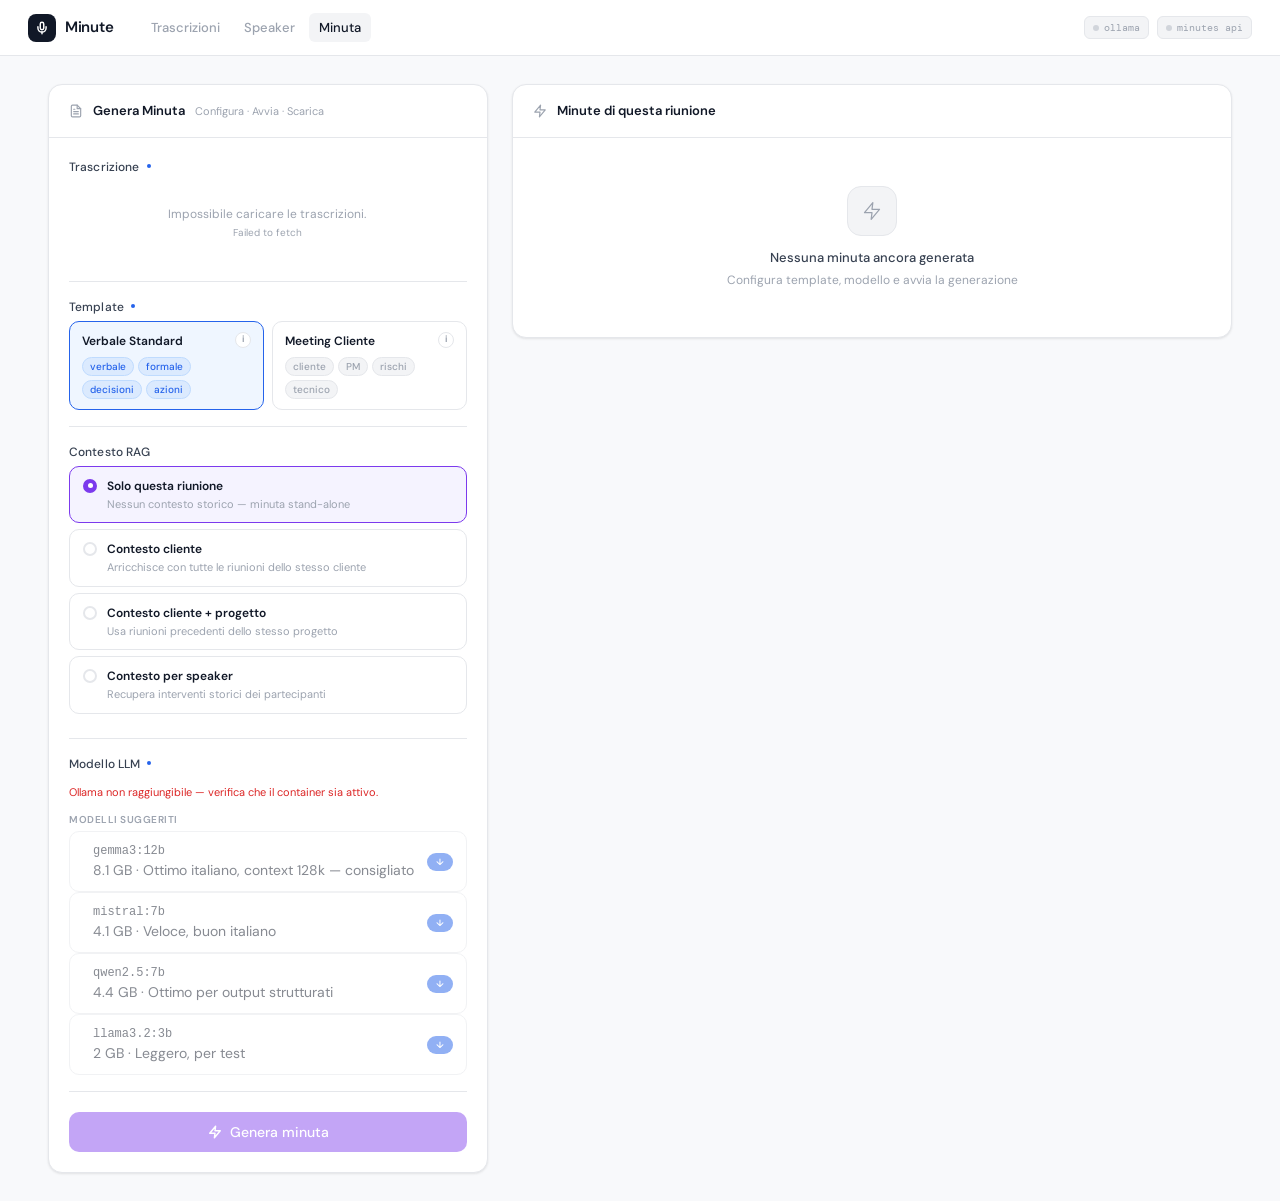
==== commit cc6a7c00: "new feature in managed minuta" ====
--- a/webform/minutes.html
+++ b/webform/minutes.html
@@ -6,25 +6,307 @@
   <title>Minute — Genera Minuta</title>
   <link rel="preconnect" href="https://fonts.googleapis.com">
   <link href="https://fonts.googleapis.com/css2?family=DM+Sans:wght@300;400;500;600&family=DM+Mono:wght@400;500&display=swap" rel="stylesheet">
-  <link rel="stylesheet" href="style.css">
   <style>
-    .rag-count { font-family: 'DM Mono', monospace; font-size: 11px; color: var(--accent); background: var(--accent-light); border: 1px solid #bfdbfe; padding: 2px 8px; border-radius: 4px; }
-    .rag-count.none { color: var(--text-muted); background: var(--surface-2); border-color: var(--border); }
-    .version-bar { display: flex; gap: 8px; align-items: center; flex-wrap: wrap; }
-    .version-pill { font-size: 11px; padding: 3px 10px; border-radius: 20px; border: 1px solid var(--border); color: var(--text-muted); cursor: pointer; transition: all 0.12s; }
-    .version-pill:hover { border-color: var(--accent); color: var(--accent); }
-    .version-pill.active { background: var(--accent); border-color: var(--accent); color: white; }
-    .empty-preview { display: flex; flex-direction: column; align-items: center; justify-content: center; padding: 60px 20px; text-align: center; }
-    .empty-preview-icon { width: 48px; height: 48px; background: var(--surface-2); border: 1px solid var(--border); border-radius: 14px; display: grid; place-items: center; margin-bottom: 12px; }
-    .speakers-warning { background: var(--warning-light); border: 1px solid #fde68a; border-radius: var(--radius); padding: 10px 14px; display: flex; gap: 9px; align-items: flex-start; }
-    .speakers-warning-text { font-size: 12px; color: #92400e; }
+    *, *::before, *::after { box-sizing: border-box; margin: 0; padding: 0; }
+
+    :root {
+      --bg:            #f8f9fb;
+      --surface:       #ffffff;
+      --surface-2:     #f3f4f6;
+      --border:        #e5e7eb;
+      --border-hover:  #d1d5db;
+      --text-primary:  #111827;
+      --text-secondary:#374151;
+      --text-muted:    #9ca3af;
+      --accent:        #2563eb;
+      --accent-light:  #eff6ff;
+      --success:       #16a34a;
+      --success-light: #dcfce7;
+      --warning:       #d97706;
+      --warning-light: #fef3c7;
+      --error:         #dc2626;
+      --error-light:   #fee2e2;
+      --purple:        #7c3aed;
+      --purple-light:  #f5f3ff;
+      --radius:        10px;
+      --radius-sm:     6px;
+      --radius-lg:     14px;
+      --shadow-sm:     0 1px 3px rgba(0,0,0,.06), 0 1px 2px rgba(0,0,0,.04);
+    }
+
+    html, body { height: 100%; }
+    body { font-family: 'DM Sans', sans-serif; background: var(--bg); color: var(--text-primary); font-size: 14px; line-height: 1.5; }
+
+    /* ── Shell ── */
+    .app-shell { display: flex; flex-direction: column; min-height: 100vh; }
+
+    /* ── Header ── */
+    header {
+      background: var(--surface); border-bottom: 1px solid var(--border);
+      display: flex; align-items: center; padding: 0 28px; gap: 12px;
+      height: 56px; position: sticky; top: 0; z-index: 10; flex-shrink: 0;
+    }
+    .logo { display: flex; align-items: center; gap: 9px; font-weight: 600; font-size: 15px; letter-spacing: -0.02em; color: var(--text-primary); text-decoration: none; }
+    .logo-icon { width: 28px; height: 28px; background: var(--text-primary); border-radius: 8px; display: grid; place-items: center; }
+    .logo-icon svg { color: white; }
+    .header-badge { font-size: 11px; font-weight: 500; padding: 2px 8px; background: var(--purple-light); color: var(--purple); border-radius: 20px; }
+    .header-nav { display: flex; gap: 4px; margin-left: 16px; }
+    .nav-link { font-size: 13px; font-weight: 500; color: var(--text-muted); padding: 5px 10px; border-radius: var(--radius-sm); text-decoration: none; transition: all 0.12s; }
+    .nav-link:hover { color: var(--text-primary); background: var(--surface-2); }
+    .nav-link.active { color: var(--text-primary); background: var(--surface-2); }
+    .header-stack { margin-left: auto; display: flex; align-items: center; gap: 8px; }
+    .stack-pill { font-family: 'DM Mono', monospace; font-size: 10px; color: var(--text-muted); background: var(--surface-2); border: 1px solid var(--border); padding: 3px 8px; border-radius: var(--radius-sm); display: flex; align-items: center; gap: 5px; }
+    .dot { width: 6px; height: 6px; border-radius: 50%; background: var(--border-hover); flex-shrink: 0; }
+    .dot.live { background: var(--success); box-shadow: 0 0 0 2px var(--success-light); }
+    .dot.warn { background: var(--warning); }
+
+    /* ── Main ── */
+    main { display: grid; grid-template-columns: 440px 1fr; gap: 24px; padding: 28px; max-width: 1240px; width: 100%; margin: 0 auto; align-items: start; flex: 1; }
+
+    /* ── Panel ── */
+    .panel { background: var(--surface); border: 1px solid var(--border); border-radius: var(--radius-lg); overflow: hidden; box-shadow: var(--shadow-sm); }
+    .panel-header { padding: 16px 20px; border-bottom: 1px solid var(--border); display: flex; align-items: center; gap: 10px; }
+    .panel-title { font-size: 13px; font-weight: 600; color: var(--text-primary); }
+    .panel-subtitle { font-size: 11px; color: var(--text-muted); }
+    .panel-body { padding: 20px; display: flex; flex-direction: column; gap: 16px; }
+
+    /* ── Form ── */
+    label { display: block; font-size: 12px; font-weight: 500; color: var(--text-secondary); margin-bottom: 5px; letter-spacing: 0.01em; }
+    .req { display: inline-block; width: 4px; height: 4px; background: var(--accent); border-radius: 50%; margin-left: 4px; vertical-align: middle; transform: translateY(-1px); }
+    input[type=text], select {
+      width: 100%; padding: 8px 11px; background: var(--surface);
+      border: 1px solid var(--border); border-radius: var(--radius-sm);
+      font-family: 'DM Sans', sans-serif; font-size: 13px; color: var(--text-primary);
+      transition: border-color 0.15s, box-shadow 0.15s; outline: none;
+    }
+    input:focus, select:focus { border-color: var(--accent); box-shadow: 0 0 0 3px rgba(37,99,235,.1); }
+    .hint { font-size: 11px; color: var(--text-muted); margin-top: 4px; }
+    .field-row { display: grid; grid-template-columns: 1fr 1fr; gap: 12px; }
+
+    /* ── Job selector ── */
+    .job-card { border: 1px solid var(--border); border-radius: var(--radius); padding: 12px 14px; cursor: pointer; transition: all 0.12s; display: flex; align-items: center; gap: 12px; }
+    .job-card:hover { border-color: var(--accent); background: var(--accent-light); }
+    .job-card.selected { border-color: var(--accent); background: var(--accent-light); box-shadow: 0 0 0 3px rgba(37,99,235,.1); }
+    .job-card-info { flex: 1; min-width: 0; }
+    .job-card-name { font-size: 12px; font-weight: 600; color: var(--text-primary); white-space: nowrap; overflow: hidden; text-overflow: ellipsis; }
+    .job-card-meta { font-family: 'DM Mono', monospace; font-size: 10px; color: var(--text-muted); margin-top: 2px; }
+    .job-list { display: flex; flex-direction: column; gap: 6px; max-height: 260px; overflow-y: auto; padding-right: 2px; }
+    .job-list::-webkit-scrollbar { width: 4px; }
+    .job-list::-webkit-scrollbar-track { background: transparent; }
+    .job-list::-webkit-scrollbar-thumb { background: var(--border); border-radius: 2px; }
+    .jobs-loading { text-align: center; padding: 24px; color: var(--text-muted); font-size: 12px; }
+    .jobs-empty { text-align: center; padding: 24px; color: var(--text-muted); font-size: 12px; }
+
+    /* ── Template cards ── */
+    .template-grid { display: grid; grid-template-columns: 1fr 1fr; gap: 8px; }
+    .tpl-card { border: 1.5px solid var(--border); border-radius: var(--radius); padding: 10px 12px; cursor: pointer; transition: all 0.12s; position: relative; }
+    .tpl-card:hover { border-color: var(--accent); }
+    .tpl-card.selected { border-color: var(--accent); background: var(--accent-light); }
+    .tpl-card-header { display: flex; align-items: flex-start; justify-content: space-between; gap: 6px; }
+    .tpl-card-name { font-size: 12px; font-weight: 600; color: var(--text-primary); }
+    .tpl-card-desc { font-size: 10px; color: var(--text-muted); margin-top: 2px; line-height: 1.4; }
+    .tpl-tags { display: flex; flex-wrap: wrap; gap: 4px; margin-top: 7px; }
+    .tpl-tag { font-size: 10px; font-weight: 500; padding: 1px 7px; border-radius: 20px; background: var(--surface-2); border: 1px solid var(--border); color: var(--text-muted); }
+    .tpl-card.selected .tpl-tag { background: #dbeafe; border-color: #bfdbfe; color: var(--accent); }
+    .tpl-info-btn { flex-shrink: 0; width: 16px; height: 16px; border-radius: 50%; border: 1.5px solid var(--border); background: var(--surface); color: var(--text-muted); font-size: 9px; font-weight: 700; display: grid; place-items: center; cursor: default; position: relative; }
+    .tpl-info-btn:hover .tpl-tooltip { display: block; }
+    .tpl-tooltip { display: none; position: absolute; bottom: 22px; right: 0; width: 220px; background: var(--text-primary); color: white; font-size: 11px; line-height: 1.5; padding: 8px 10px; border-radius: var(--radius-sm); z-index: 100; font-weight: 400; pointer-events: none; }
+    .tpl-tooltip::after { content:''; position:absolute; bottom:-4px; right:5px; width:8px; height:8px; background:var(--text-primary); transform:rotate(45deg); }
+
+    /* ── Context level ── */
+    .ctx-list { display: flex; flex-direction: column; gap: 6px; }
+    .ctx-item { border: 1.5px solid var(--border); border-radius: var(--radius); padding: 10px 13px; cursor: pointer; transition: all 0.12s; display: flex; align-items: flex-start; gap: 10px; }
+    .ctx-item:hover { border-color: var(--purple); }
+    .ctx-item.selected { border-color: var(--purple); background: var(--purple-light); }
+    .ctx-radio { width: 14px; height: 14px; border: 2px solid var(--border); border-radius: 50%; flex-shrink: 0; margin-top: 2px; transition: all 0.12s; display: grid; place-items: center; }
+    .ctx-item.selected .ctx-radio { border-color: var(--purple); background: var(--purple); }
+    .ctx-item.selected .ctx-radio::after { content:''; width: 5px; height: 5px; background: white; border-radius: 50%; }
+    .ctx-label { font-size: 12px; font-weight: 600; color: var(--text-primary); }
+    .ctx-desc  { font-size: 11px; color: var(--text-muted); margin-top: 1px; }
+
+    /* ── Model selector ── */
+    .model-list { display: flex; flex-direction: column; gap: 6px; }
+    .model-item { border: 1.5px solid var(--border); border-radius: var(--radius); padding: 10px 13px; cursor: pointer; transition: all 0.12s; display: flex; align-items: center; gap: 10px; }
+    .model-item:hover:not(.disabled) { border-color: var(--accent); }
+    .model-item.selected { border-color: var(--accent); background: var(--accent-light); }
+    .model-item.disabled { opacity: 0.5; cursor: not-allowed; }
+    .model-name { font-family: 'DM Mono', monospace; font-size: 12px; font-weight: 500; color: var(--text-primary); }
+    .model-size { font-size: 10px; color: var(--text-muted); margin-top: 1px; }
+    .model-note { font-size: 10px; color: var(--text-muted); margin-top: 1px; font-style: italic; }
+    .model-badge-installed { font-size: 9px; font-weight: 600; padding: 1px 6px; background: var(--success-light); color: var(--success); border-radius: 20px; margin-left: auto; flex-shrink: 0; }
+    .model-badge-pull { font-size: 9px; font-weight: 600; padding: 3px 9px; background: var(--accent); color: white; border-radius: 20px; margin-left: auto; flex-shrink: 0; cursor: pointer; border: none; font-family: 'DM Sans', sans-serif; display: flex; align-items: center; gap: 5px; transition: all 0.15s; }
+    .model-badge-pull:hover:not(:disabled) { background: #1d4ed8; transform: translateY(-1px); }
+    .model-badge-pull:disabled { opacity: 0.6; cursor: not-allowed; transform: none; }
+    .model-badge-pull .pull-spinner { width: 9px; height: 9px; border: 1.5px solid rgba(255,255,255,.4); border-top-color: white; border-radius: 50%; animation: spin 0.6s linear infinite; display: none; }
+    .model-badge-pull .pull-label { display: none; }
+    .model-badge-pull.pulling .pull-spinner { display: block; }
+    .model-badge-pull.pulling .pull-label { display: inline; }
+    .model-badge-pull.pulling .pull-icon { display: none; }
+    .model-badge-done { font-size: 9px; font-weight: 600; padding: 3px 9px; background: var(--success-light); color: var(--success); border-radius: 20px; margin-left: auto; flex-shrink: 0; }
+    .ollama-offline { background: var(--warning-light); border: 1px solid #fcd34d; border-radius: var(--radius); padding: 10px 13px; font-size: 12px; color: var(--warning); display: flex; align-items: center; gap: 8px; }
+
+    /* ── Submit ── */
+    .btn-submit { width: 100%; padding: 11px 20px; background: var(--purple); color: white; border: none; border-radius: var(--radius); font-family: 'DM Sans', sans-serif; font-size: 14px; font-weight: 500; cursor: pointer; transition: all 0.15s; display: flex; align-items: center; justify-content: center; gap: 8px; margin-top: 4px; }
+    .btn-submit:hover { background: #6d28d9; transform: translateY(-1px); box-shadow: 0 4px 12px rgba(124,58,237,.25); }
+    .btn-submit:disabled { opacity: 0.45; cursor: not-allowed; transform: none; box-shadow: none; }
+    .btn-submit .spinner { display: none; width: 14px; height: 14px; border: 2px solid rgba(255,255,255,.3); border-top-color: white; border-radius: 50%; animation: spin 0.6s linear infinite; }
+    .btn-submit.loading .spinner { display: block; }
+
+    /* ── Right panel ── */
+    .right-panel { display: flex; flex-direction: column; gap: 16px; }
+
+    /* Status card */
+    .status-card { background: var(--surface); border: 1px solid var(--border); border-radius: var(--radius-lg); overflow: hidden; box-shadow: var(--shadow-sm); }
+    .status-empty { display: flex; flex-direction: column; align-items: center; justify-content: center; padding: 48px 20px; text-align: center; }
+    .status-empty-icon { width: 50px; height: 50px; background: var(--surface-2); border: 1px solid var(--border); border-radius: 14px; display: grid; place-items: center; margin-bottom: 12px; }
+    .status-empty-title { font-size: 13px; font-weight: 500; color: var(--text-secondary); margin-bottom: 4px; }
+    .status-empty-sub { font-size: 12px; color: var(--text-muted); }
+
+    /* Job info row */
+    .job-info-row { padding: 16px 20px; border-bottom: 1px solid var(--border); display: flex; align-items: flex-start; gap: 12px; }
+    .job-info-main { flex: 1; min-width: 0; }
+    .job-info-title { font-size: 13px; font-weight: 600; color: var(--text-primary); line-height: 1.4; margin-bottom: 6px; }
+    .job-info-tags { display: flex; flex-wrap: wrap; gap: 5px; }
+    .tag { font-family: 'DM Mono', monospace; font-size: 10px; padding: 2px 7px; border-radius: 4px; border: 1px solid var(--border); color: var(--text-muted); background: var(--surface-2); }
+    .tag.purple { border-color: #ddd6fe; color: var(--purple); background: var(--purple-light); }
+
+    /* Progress */
+    .progress-row { padding: 14px 20px; border-bottom: 1px solid var(--border); }
+    .progress-header { display: flex; justify-content: space-between; align-items: center; margin-bottom: 8px; }
+    .progress-label { font-size: 10px; font-weight: 600; color: var(--text-muted); text-transform: uppercase; letter-spacing: 0.07em; }
+    .step-chip { font-family: 'DM Mono', monospace; font-size: 10px; color: var(--text-muted); background: var(--surface-2); border: 1px solid var(--border); padding: 2px 7px; border-radius: 4px; }
+    .progress-track { height: 5px; background: var(--surface-2); border-radius: 99px; overflow: hidden; }
+    .progress-fill { height: 100%; background: var(--purple); border-radius: 99px; transition: width 0.6s; }
+    .progress-fill.indeterminate { width: 40%; animation: indeterminate 1.4s ease-in-out infinite; }
+    @keyframes indeterminate { 0%{transform:translateX(-100%)} 100%{transform:translateX(350%)} }
+
+    /* Pipeline steps */
+    .pipeline-row { padding: 14px 20px; border-bottom: 1px solid var(--border); }
+    .section-label { font-size: 10px; font-weight: 600; color: var(--text-muted); text-transform: uppercase; letter-spacing: 0.07em; margin-bottom: 10px; }
+    .steps-list { display: flex; flex-direction: column; gap: 1px; }
+    .step-item { display: flex; align-items: center; gap: 11px; padding: 6px 8px; border-radius: var(--radius-sm); }
+    .step-item.done { }
+    .step-item.active { background: var(--purple-light); }
+    .step-item.pending { opacity: 0.35; }
+    .step-icon { width: 18px; height: 18px; border-radius: 50%; display: grid; place-items: center; flex-shrink: 0; }
+    .done-i   { background: var(--success-light); }
+    .active-i { background: var(--purple-light); animation: pulse-icon 1.2s ease-in-out infinite; }
+    .pending-i { background: var(--surface-2); }
+    @keyframes pulse-icon { 0%,100%{box-shadow:0 0 0 0 rgba(124,58,237,.3)} 50%{box-shadow:0 0 0 4px rgba(124,58,237,.1)} }
+    .step-name { font-size: 12px; font-weight: 500; color: var(--text-secondary); }
+    .step-item.active .step-name { color: var(--purple); font-weight: 600; }
+
+    /* Coda minute — banner in cima al pannello destro */
+    .queue-banner { background: var(--surface); border: 1px solid var(--border); border-radius: var(--radius-lg); overflow: hidden; box-shadow: var(--shadow-sm); }
+    .queue-banner-hdr { padding: 11px 16px; border-bottom: 1px solid var(--border); display: flex; align-items: center; gap: 8px; background: #faf5ff; }
+    .queue-banner-title { font-size: 12px; font-weight: 600; color: var(--purple); flex: 1; }
+    .queue-count-badge { font-size: 10px; font-weight: 700; background: var(--purple); color: white; padding: 1px 8px; border-radius: 20px; }
+    .queue-item { display: flex; align-items: center; gap: 10px; padding: 9px 16px; border-bottom: 1px solid var(--border); }
+    .queue-item:last-child { border-bottom: none; }
+    .queue-item-info { flex: 1; min-width: 0; }
+    .queue-item-name { font-size: 12px; font-weight: 500; white-space: nowrap; overflow: hidden; text-overflow: ellipsis; }
+    .queue-item-sub  { font-size: 10px; color: var(--text-muted); margin-top: 2px; display: flex; gap: 6px; align-items: center; }
+    .queue-item-tpl  { font-family: 'DM Mono', monospace; font-size: 10px; background: var(--surface-2); border: 1px solid var(--border); padding: 1px 6px; border-radius: 4px; }
+    .q-spinner { width: 11px; height: 11px; border: 2px solid #ddd6fe; border-top-color: var(--purple); border-radius: 50%; animation: spin 0.7s linear infinite; flex-shrink: 0; }
+    .q-dot-pending { width: 8px; height: 8px; border-radius: 50%; background: var(--warning); flex-shrink: 0; }
+
+    /* Preview */
+    .preview-row { padding: 16px 20px; }
+    .preview-box { background: var(--surface-2); border: 1px solid var(--border); border-radius: var(--radius); padding: 14px 16px; font-family: 'DM Mono', monospace; font-size: 11px; line-height: 1.7; color: var(--text-secondary); max-height: 320px; overflow-y: auto; white-space: pre-wrap; word-break: break-word; }
+    .preview-box::-webkit-scrollbar { width: 4px; }
+    .preview-box::-webkit-scrollbar-thumb { background: var(--border); border-radius: 2px; }
+    .preview-actions { display: flex; gap: 8px; margin-top: 10px; }
+    .btn-sm { padding: 6px 14px; border: 1px solid var(--border); border-radius: var(--radius-sm); font-family: 'DM Sans', sans-serif; font-size: 12px; font-weight: 500; cursor: pointer; background: var(--surface); color: var(--text-primary); transition: all 0.12s; display: flex; align-items: center; gap: 6px; text-decoration: none; }
+    .btn-sm:hover { border-color: var(--border-hover); background: var(--surface-2); }
+    .btn-sm.primary { background: var(--purple); color: white; border-color: var(--purple); }
+    .btn-sm.primary:hover { background: #6d28d9; }
+
+    /* Error */
+    .error-row { padding: 14px 20px; }
+    .error-box { background: var(--error-light); border: 1px solid #fecaca; border-radius: var(--radius); padding: 14px 16px; }
+    .error-title { font-size: 12px; font-weight: 600; color: var(--error); margin-bottom: 4px; }
+    .error-msg { font-family: 'DM Mono', monospace; font-size: 11px; color: #b91c1c; line-height: 1.5; }
+
+    /* Status badge */
+    .status-badge { display: inline-flex; align-items: center; gap: 5px; padding: 3px 9px; border-radius: 20px; font-size: 11px; font-weight: 600; letter-spacing: 0.03em; text-transform: uppercase; }
+    .status-badge .dot { width: 5px; height: 5px; }
+    .status-badge.pending   { background: var(--warning-light); color: var(--warning); }
+    .status-badge.pending .dot { background: var(--warning); }
+    .status-badge.working   { background: var(--purple-light); color: var(--purple); }
+    .status-badge.working .dot { background: var(--purple); animation: pulse-dot 1s ease-in-out infinite; }
+    .status-badge.completed { background: var(--success-light); color: var(--success); }
+    .status-badge.completed .dot { background: var(--success); }
+    .status-badge.failed    { background: var(--error-light); color: var(--error); }
+    .status-badge.failed .dot { background: var(--error); }
+    @keyframes pulse-dot { 0%,100%{opacity:1} 50%{opacity:.4} }
+
+    /* History panel */
+    .hist-row { border-radius: var(--radius); border: 1px solid transparent; overflow: hidden; margin-bottom: 4px; transition: border-color 0.12s; }
+    .hist-row.open { border-color: var(--border); }
+    .hist-row-header { display: flex; align-items: center; gap: 10px; padding: 10px 12px; cursor: pointer; border-radius: var(--radius); transition: background 0.12s; }
+    .hist-row-header:hover, .hist-row.open .hist-row-header { background: var(--surface-2); }
+    .hist-row-name { font-size: 12px; font-weight: 500; flex: 1; white-space: nowrap; overflow: hidden; text-overflow: ellipsis; }
+    .hist-chevron { color: var(--text-muted); transition: transform 0.2s; flex-shrink: 0; }
+    .hist-row.open .hist-chevron { transform: rotate(90deg); }
+    .hist-accordion { display: none; padding: 4px 12px 12px; }
+    .hist-row.open .hist-accordion { display: block; }
+
+    /* Divider */
+    .divider { height: 1px; background: var(--border); margin: 0; }
+
+    /* ── Riga minuta ── */
+    .minute-row { border-bottom: 1px solid var(--border); }
+    .minute-row:last-child { border-bottom: none; }
+    .minute-row-header { display: flex; align-items: center; gap: 10px; padding: 12px 16px; cursor: pointer; transition: background 0.1s; }
+    .minute-row-header:hover { background: var(--surface-2); }
+    .minute-row-header.selected { background: var(--purple-light); }
+    .minute-row-icon { width: 32px; height: 32px; border-radius: 9px; background: var(--purple-light); display: grid; place-items: center; flex-shrink: 0; }
+    .minute-row-info { flex: 1; min-width: 0; }
+    .minute-row-name { font-size: 12px; font-weight: 600; color: var(--text-primary); }
+    .minute-row-triplet { font-size: 10px; color: var(--text-muted); margin-top: 3px; display: flex; gap: 6px; align-items: center; flex-wrap: wrap; }
+    .triplet-chip { font-family: 'DM Mono', monospace; font-size: 10px; background: var(--surface-2); border: 1px solid var(--border); padding: 1px 6px; border-radius: 4px; color: var(--text-secondary); }
+    .minute-row-actions { display: flex; gap: 5px; align-items: center; flex-shrink: 0; }
+    /* Progress inline per job attivi */
+    .minute-progress { padding: 0 16px 12px; }
+    .minute-progress-track { height: 3px; background: var(--surface-2); border-radius: 99px; overflow: hidden; margin-top: 4px; }
+    .minute-progress-fill { height: 100%; background: var(--purple); border-radius: 99px; transition: width 0.5s; }
+    .minute-progress-fill.indeterminate { width: 35%; animation: indeterminate 1.4s ease-in-out infinite; }
+    @keyframes indeterminate { 0%{transform:translateX(-100%)} 100%{transform:translateX(350%)} }
+    .minute-step-label { font-size: 10px; color: var(--text-muted); font-family: 'DM Mono', monospace; }
+    /* Error inline */
+    .minute-error { margin: 0 16px 12px; padding: 8px 12px; background: var(--error-light); border: 1px solid #fecaca; border-radius: var(--radius-sm); font-size: 11px; color: var(--error); font-family: 'DM Mono', monospace; }
+
+    /* ── MD Preview ── */
+    .md-preview { padding: 20px 24px; overflow-y: auto; max-height: 70vh; line-height: 1.7; color: var(--text-primary); font-size: 13.5px; }
+    .md-preview::-webkit-scrollbar { width: 4px; }
+    .md-preview::-webkit-scrollbar-thumb { background: var(--border); border-radius: 2px; }
+    .md-preview h1 { font-size: 18px; font-weight: 700; margin: 0 0 16px; border-bottom: 2px solid var(--border); padding-bottom: 10px; }
+    .md-preview h2 { font-size: 14px; font-weight: 700; margin: 20px 0 8px; color: var(--text-primary); text-transform: uppercase; letter-spacing: 0.04em; }
+    .md-preview h3 { font-size: 13px; font-weight: 600; margin: 14px 0 6px; }
+    .md-preview p { margin: 0 0 10px; }
+    .md-preview ul, .md-preview ol { margin: 0 0 10px 18px; }
+    .md-preview li { margin-bottom: 3px; }
+    .md-preview strong { font-weight: 600; }
+    .md-preview em { font-style: italic; color: var(--text-secondary); }
+    .md-preview hr { border: none; border-top: 1px solid var(--border); margin: 16px 0; }
+    .md-preview table { width: 100%; border-collapse: collapse; margin: 12px 0; font-size: 12px; }
+    .md-preview th { background: var(--surface-2); font-weight: 600; padding: 6px 10px; text-align: left; border: 1px solid var(--border); }
+    .md-preview td { padding: 5px 10px; border: 1px solid var(--border); vertical-align: top; }
+    .md-preview code { font-family: 'DM Mono', monospace; font-size: 11px; background: var(--surface-2); padding: 1px 5px; border-radius: 3px; }
+    .md-preview blockquote { border-left: 3px solid var(--purple); margin: 8px 0; padding: 4px 12px; color: var(--text-secondary); font-style: italic; }
+
+    @keyframes spin { to { transform: rotate(360deg); } }
+
+    @media (max-width: 900px) {
+      main { grid-template-columns: 1fr; padding: 16px; }
+    }
   </style>
 </head>
 <body>
 <div class="app-shell">
 
   <header>
-    <a class="logo" href="index.html">
+    <a href="index.html" class="logo">
       <div class="logo-icon">
         <svg width="14" height="14" viewBox="0 0 24 24" fill="none" stroke="currentColor" stroke-width="2.5" stroke-linecap="round" stroke-linejoin="round">
           <path d="M12 2a3 3 0 0 0-3 3v7a3 3 0 0 0 6 0V5a3 3 0 0 0-3-3z"/>
@@ -34,419 +316,937 @@
       </div>
       Minute
     </a>
-    <span class="header-badge">Minuta</span>
-    <div class="header-stack" id="header-stack"></div>
+    <nav class="header-nav">
+      <a href="index.html" class="nav-link" id="nav-home">Trascrizioni</a>
+      <a href="speakers.html" class="nav-link" id="nav-speakers">Speaker</a>
+      <a href="minutes.html" class="nav-link active">Minuta</a>
+    </nav>
+    <div class="header-stack">
+      <div class="stack-pill"><span class="dot" id="ollama-dot"></span>ollama</div>
+      <div class="stack-pill"><span class="dot" id="minutes-dot"></span>minutes api</div>
+    </div>
   </header>
 
-  <div class="page-header">
-    <a class="page-back" href="index.html">
-      <svg width="12" height="12" viewBox="0 0 24 24" fill="none" stroke="currentColor" stroke-width="2.5" stroke-linecap="round" stroke-linejoin="round"><polyline points="15 18 9 12 15 6"/></svg>
-      Torna all'indice
-    </a>
-    <div class="page-header-inner">
-      <div class="page-title-wrap">
-        <div class="page-title">Genera Minuta</div>
-        <div class="page-subtitle" id="page-subtitle">Seleziona template, modello AI e genera</div>
-        <div class="page-job-pill" id="job-pill" style="display:none">
-          <svg width="10" height="10" viewBox="0 0 24 24" fill="none" stroke="currentColor" stroke-width="2" stroke-linecap="round" stroke-linejoin="round"><path d="M20.59 13.41l-7.17 7.17a2 2 0 0 1-2.83 0L2 12V2h10l8.59 8.59a2 2 0 0 1 0 2.82z"/><line x1="7" y1="7" x2="7.01" y2="7"/></svg>
-          <span id="job-pill-text">—</span>
+  <main>
+
+    <!-- ── LEFT: Configurazione ── -->
+    <div class="panel">
+      <div class="panel-header">
+        <svg width="14" height="14" viewBox="0 0 24 24" fill="none" stroke="var(--text-muted)" stroke-width="2" stroke-linecap="round" stroke-linejoin="round">
+          <path d="M14 2H6a2 2 0 0 0-2 2v16a2 2 0 0 0 2 2h12a2 2 0 0 0 2-2V8z"/>
+          <polyline points="14 2 14 8 20 8"/>
+          <line x1="16" y1="13" x2="8" y2="13"/><line x1="16" y1="17" x2="8" y2="17"/><polyline points="10 9 9 9 8 9"/>
+        </svg>
+        <span class="panel-title">Genera Minuta</span>
+        <span class="panel-subtitle">Configura · Avvia · Scarica</span>
+      </div>
+      <div class="panel-body">
+
+        <!-- 1. Trascrizione -->
+        <div id="job-selector-section">
+          <!-- Modalità "input fisso": job_id passato via URL -->
+          <div id="job-fixed" style="display:none">
+            <label>Trascrizione</label>
+            <div style="display:flex;align-items:center;gap:10px;padding:10px 13px;background:var(--accent-light);border:1px solid #bfdbfe;border-radius:var(--radius)">
+              <svg width="14" height="14" viewBox="0 0 24 24" fill="none" stroke="var(--accent)" stroke-width="2" stroke-linecap="round" stroke-linejoin="round"><path d="M9 18V5l12-2v13"/><circle cx="6" cy="18" r="3"/><circle cx="18" cy="16" r="3"/></svg>
+              <div style="flex:1;min-width:0">
+                <div style="font-size:12px;font-weight:600;color:var(--accent)" id="fixed-job-name">—</div>
+                <div style="font-family:'DM Mono',monospace;font-size:10px;color:var(--text-muted);margin-top:2px" id="fixed-job-meta">—</div>
+              </div>
+              <a href="index.html" style="font-size:11px;color:var(--text-muted);text-decoration:none;flex-shrink:0" title="Cambia trascrizione">Cambia</a>
+            </div>
+          </div>
+          <!-- Modalità "lista libera" -->
+          <div id="job-list-section">
+            <label>Trascrizione <span class="req"></span></label>
+            <div class="job-list" id="job-list">
+              <div class="jobs-loading">Caricamento trascrizioni…</div>
+            </div>
+          </div>
+          <input type="hidden" id="selected-job-id" />
+          <input type="hidden" id="selected-job-lang" value="it" />
+        </div>
+
+        <div class="divider"></div>
+
+        <!-- 2. Template -->
+        <div>
+          <label>Template <span class="req"></span></label>
+          <div class="template-grid" id="template-grid"></div>
+        </div>
+
+        <div class="divider"></div>
+
+        <!-- 3. Livello contesto -->
+        <div>
+          <label>Contesto RAG</label>
+          <div class="ctx-list" id="ctx-list"></div>
+          <div class="hint" id="ctx-hint" style="margin-top:8px"></div>
+        </div>
+
+        <div class="divider"></div>
+
+        <!-- 4. Modello -->
+        <div>
+          <label>Modello LLM <span class="req"></span></label>
+          <div id="model-list-container">
+            <div class="jobs-loading">Caricamento modelli…</div>
+          </div>
+          <input type="hidden" id="selected-model" />
+        </div>
+
+        <div class="divider"></div>
+
+        <!-- Submit -->
+        <button class="btn-submit" id="submit-btn" type="button" disabled>
+          <div class="spinner"></div>
+          <svg width="14" height="14" viewBox="0 0 24 24" fill="none" stroke="currentColor" stroke-width="2.5" stroke-linecap="round" stroke-linejoin="round">
+            <polygon points="13 2 3 14 12 14 11 22 21 10 12 10 13 2"/>
+          </svg>
+          <span>Genera minuta</span>
+        </button>
+
+      </div>
+    </div>
+
+    <!-- ── RIGHT: Minute della riunione ── -->
+    <div class="right-panel">
+
+      <!-- Card lista minute -->
+      <div class="panel" id="minutes-card">
+        <div class="panel-header">
+          <svg width="14" height="14" viewBox="0 0 24 24" fill="none" stroke="var(--text-muted)" stroke-width="2" stroke-linecap="round" stroke-linejoin="round">
+            <polygon points="13 2 3 14 12 14 11 22 21 10 12 10 13 2"/>
+          </svg>
+          <span class="panel-title">Minute di questa riunione</span>
+          <span class="panel-subtitle" id="minutes-job-label" style="margin-left:auto"></span>
+        </div>
+
+        <!-- Empty state -->
+        <div class="status-empty" id="minutes-empty">
+          <div class="status-empty-icon">
+            <svg width="20" height="20" viewBox="0 0 24 24" fill="none" stroke="var(--text-muted)" stroke-width="1.5" stroke-linecap="round" stroke-linejoin="round">
+              <polygon points="13 2 3 14 12 14 11 22 21 10 12 10 13 2"/>
+            </svg>
+          </div>
+          <div class="status-empty-title">Nessuna minuta ancora generata</div>
+          <div class="status-empty-sub">Configura template, modello e avvia la generazione</div>
+        </div>
+
+        <!-- Lista minute (una riga per template) -->
+        <div id="minutes-list" style="display:none"></div>
+      </div>
+
+      <!-- Card preview MD -->
+      <div class="panel" id="preview-card" style="display:none">
+        <div class="panel-header">
+          <svg width="14" height="14" viewBox="0 0 24 24" fill="none" stroke="var(--text-muted)" stroke-width="2" stroke-linecap="round" stroke-linejoin="round">
+            <path d="M1 12s4-8 11-8 11 8 11 8-4 8-11 8-11-8-11-8z"/><circle cx="12" cy="12" r="3"/>
+          </svg>
+          <span class="panel-title" id="preview-title">Anteprima</span>
+          <div style="display:flex;gap:6px;margin-left:auto">
+            <button class="btn-sm" id="preview-download-btn" type="button">
+              <svg width="11" height="11" viewBox="0 0 24 24" fill="none" stroke="currentColor" stroke-width="2.5" stroke-linecap="round" stroke-linejoin="round"><path d="M21 15v4a2 2 0 0 1-2 2H5a2 2 0 0 1-2-2v-4"/><polyline points="7 10 12 15 17 10"/><line x1="12" y1="15" x2="12" y2="3"/></svg>
+              .md
+            </button>
+            <button class="btn-sm" id="preview-copy-btn" type="button">
+              <svg width="11" height="11" viewBox="0 0 24 24" fill="none" stroke="currentColor" stroke-width="2.5" stroke-linecap="round" stroke-linejoin="round"><rect x="9" y="9" width="13" height="13" rx="2"/><path d="M5 15H4a2 2 0 0 1-2-2V4a2 2 0 0 1 2-2h9a2 2 0 0 1 2 2v1"/></svg>
+              Copia
+            </button>
+          </div>
+        </div>
+        <!-- Rendered markdown -->
+        <div class="md-preview" id="md-preview"></div>
+      </div>
+
+    </div>
+  </main>
+
+</div>
+<script>
+
+  const MINUTES_API  = "http://localhost:9600";
+  const WHISPERX_API = "http://localhost:9200";
+  const SSE_BROKER   = "http://localhost:9400";
+
+  function fixMinioUrl(url) {
+    if (!url) return url;
+    return url.replace(/^http:\/\/minio:9000/, 'http://localhost:9000');
+  }
+
+  const PIPELINE_STEPS = [
+    { key: "ENQUEUED",        label: "In coda" },
+    { key: "FETCHING",        label: "Caricamento trascrizione" },
+    { key: "RAG_RETRIEVAL",   label: "Retrieval RAG" },
+    { key: "BUILDING_PROMPT", label: "Costruzione prompt" },
+    { key: "GENERATING",      label: "Generazione LLM" },
+    { key: "UPLOADING",       label: "Salvataggio MinIO" },
+    { key: "COMPLETED",       label: "Completato" },
+  ];
+
+  const CONTEXT_LEVELS = {
+    standalone:       { label: "Solo questa riunione",        desc: "Nessun contesto storico — minuta stand-alone" },
+    customer:         { label: "Contesto cliente",            desc: "Arricchisce con tutte le riunioni dello stesso cliente" },
+    customer_project: { label: "Contesto cliente + progetto", desc: "Usa riunioni precedenti dello stesso progetto" },
+    speakers:         { label: "Contesto per speaker",        desc: "Recupera interventi storici dei partecipanti" },
+  };
+
+  let TEMPLATES = {};
+
+  const $ = id => document.getElementById(id);
+  const fmt = iso => {
+    try { return new Date(iso).toLocaleString('it-IT',{day:'2-digit',month:'2-digit',year:'numeric',hour:'2-digit',minute:'2-digit'}); }
+    catch { return iso||'—'; }
+  };
+
+  // ── State ──────────────────────────────────────────────────────────────────
+  let selectedJobId    = null;
+  let selectedTemplate = "standard";
+  let selectedContext  = "standalone";
+  let selectedModel    = null;
+  let minutesData      = [];     // tutti i job minutes per selectedJobId
+  let activePolls      = {};     // { minutes_id: intervalId } per job attivi
+  let selectedMinutesId = null;  // minuta selezionata (preview aperta)
+  let previewMdRaw     = "";     // testo markdown in preview
+
+  // ── Init ──────────────────────────────────────────────────────────────────
+
+  window.addEventListener('load', async () => {
+    const urlParams = new URLSearchParams(location.search);
+    const urlJobId  = urlParams.get('job_id');
+    if (urlJobId) {
+      document.getElementById('nav-speakers')?.setAttribute('href', `speakers.html?job_id=${urlJobId}`);
+    }
+
+    await checkHealth();
+    await loadTemplates();
+    renderContextLevels();
+    await loadModels();
+
+    if (urlJobId) {
+      await loadFixedJob(urlJobId);
+    } else {
+      await loadJobs();
+    }
+  });
+
+  // ── Health ─────────────────────────────────────────────────────────────────
+
+  async function checkHealth() {
+    try {
+      const r = await fetch(`${MINUTES_API}/health`, { signal: AbortSignal.timeout(3000) });
+      $('minutes-dot').className = r.ok ? 'dot live' : 'dot';
+      if (r.ok) {
+        const data = await r.json();
+        $('ollama-dot').className = data.ollama ? 'dot live' : 'dot warn';
+      }
+    } catch { $('minutes-dot').className = 'dot'; }
+  }
+
+  // ── Job fisso da URL ───────────────────────────────────────────────────────
+
+  async function loadFixedJob(jobId) {
+    document.getElementById('job-fixed').style.display = 'block';
+    document.getElementById('job-list-section').style.display = 'none';
+
+    try {
+      const r = await fetch(`${SSE_BROKER}/jobs`);
+      if (r.ok) {
+        const data = await r.json();
+        const job  = (data.jobs || []).find(j => j.job_id === jobId);
+        if (job) {
+          document.getElementById('fixed-job-name').textContent = `${job.customer||'?'} — ${job.project||'?'}`;
+          document.getElementById('fixed-job-meta').textContent = `${fmt(job.created_at)} · ${job.language||'?'}`;
+          selectJob(jobId, job.language||'it', job.customer||'', job.project||'');
+        } else {
+          document.getElementById('fixed-job-name').textContent = jobId.slice(0,8)+'…';
+          document.getElementById('fixed-job-meta').textContent = 'Trascrizione selezionata';
+          selectJob(jobId, 'it', '', '');
+        }
+      }
+    } catch { selectJob(jobId, 'it', '', ''); }
+  }
+
+  // ── Lista job (modalità libera) ────────────────────────────────────────────
+
+  async function loadJobs() {
+    document.getElementById('job-fixed').style.display = 'none';
+    document.getElementById('job-list-section').style.display = 'block';
+    try {
+      const r = await fetch(`${SSE_BROKER}/jobs`);
+      if (!r.ok) throw new Error('SSE broker non raggiungibile');
+      const data = await r.json();
+      const jobs = (data.jobs || []).filter(j => j.status === 'COMPLETED');
+      renderJobList(jobs);
+    } catch(e) {
+      $('job-list').innerHTML = `<div class="jobs-empty">Impossibile caricare le trascrizioni.<br><span style="font-size:10px;color:var(--text-muted)">${e.message}</span></div>`;
+    }
+  }
+
+  function renderJobList(jobs) {
+    if (!jobs.length) {
+      $('job-list').innerHTML = '<div class="jobs-empty">Nessuna trascrizione completata.<br>Avvia prima una trascrizione da <a href="index.html" style="color:var(--accent)">Trascrizioni</a>.</div>';
+      return;
+    }
+    $('job-list').innerHTML = jobs.map(job => `
+      <div class="job-card" data-job-id="${job.job_id}" onclick="selectJob('${job.job_id}','${job.language||'it'}','${(job.customer||'').replace(/'/g,"\\'")}','${(job.project||'').replace(/'/g,"\\'")}')">
+        <div class="job-card-info">
+          <div class="job-card-name">${job.customer||'?'} — ${job.project||'?'}</div>
+          <div class="job-card-meta">${fmt(job.created_at)} · ${job.language||'?'}</div>
+        </div>
+        <div class="dot ${job.job_id === selectedJobId ? 'live' : ''}"></div>
+      </div>
+    `).join('');
+  }
+
+  function selectJob(jobId, lang, customer, project) {
+    selectedJobId = jobId;
+    $('selected-job-id').value = jobId;
+    $('selected-job-lang').value = lang;
+    document.querySelectorAll('.job-card').forEach(c => {
+      c.classList.toggle('selected', c.dataset.jobId === jobId);
+      const dot = c.querySelector('.dot');
+      if (dot) dot.className = 'dot' + (c.dataset.jobId === jobId ? ' live' : '');
+    });
+    // Etichetta nel pannello destro
+    if ($('minutes-job-label')) $('minutes-job-label').textContent = `${customer||'?'} — ${project||'?'}`;
+    updateContextHint(customer, project);
+    updateSubmitState();
+    loadMinutesForJob(jobId);
+  }
+
+  // ── Templates ──────────────────────────────────────────────────────────────
+
+  const FALLBACK_TEMPLATES = {
+    standard: { name: 'Verbale Standard', tags: ['verbale', 'formale', 'decisioni', 'azioni'], description: 'Verbale formale con sezioni fisse: oggetto, punti discussi, decisioni, azioni, prossimi passi' },
+    client_meeting: { name: 'Meeting Cliente', tags: ['cliente', 'PM', 'rischi', 'tecnico'], description: 'Formato PM senior per riunioni enterprise: tipo meeting, decisioni, rischi, note tecniche' },
+  };
+
+  async function loadTemplates() {
+    try {
+      const r = await fetch(`${MINUTES_API}/minutes/templates`, { signal: AbortSignal.timeout(4000) });
+      if (r.ok) {
+        const data = await r.json();
+        const loaded = {};
+        for (const [key, t] of Object.entries(data.templates || {})) {
+          loaded[key] = { name: t.name, tags: Array.isArray(t.tags) ? t.tags : [], description: t.description || '' };
+        }
+        if (Object.keys(loaded).length > 0) {
+          TEMPLATES = loaded;
+        } else {
+          TEMPLATES = { ...FALLBACK_TEMPLATES };
+        }
+      } else {
+        TEMPLATES = { ...FALLBACK_TEMPLATES };
+      }
+    } catch(e) {
+      console.warn('[Minute] loadTemplates failed, using fallback:', e.message);
+      TEMPLATES = { ...FALLBACK_TEMPLATES };
+    }
+    if (!TEMPLATES[selectedTemplate]) selectedTemplate = Object.keys(TEMPLATES)[0];
+    renderTemplates();
+  }
+
+  function renderTemplates() {
+    $('template-grid').innerHTML = Object.entries(TEMPLATES).map(([key, t]) => {
+      const chips = (t.tags || []).map(tag => `<span class="tpl-tag">${tag}</span>`).join('');
+      const tooltip = t.description
+        ? `<div class="tpl-info-btn">i<div class="tpl-tooltip">${t.description}</div></div>`
+        : '';
+      return `
+        <div class="tpl-card ${key === selectedTemplate ? 'selected' : ''}" onclick="selectTemplate('${key}')">
+          <div class="tpl-card-header">
+            <div class="tpl-card-name">${t.name}</div>
+            ${tooltip}
+          </div>
+          ${chips ? `<div class="tpl-tags">${chips}</div>` : ''}
+        </div>`;
+    }).join('');
+  }
+
+  function selectTemplate(key) {
+    selectedTemplate = key;
+    renderTemplates();
+    updateSubmitState();
+  }
+
+  // ── Context levels ─────────────────────────────────────────────────────────
+
+  function renderContextLevels() {
+    $('ctx-list').innerHTML = Object.entries(CONTEXT_LEVELS).map(([key, c]) => `
+      <div class="ctx-item ${key === selectedContext ? 'selected' : ''}" onclick="selectContext('${key}')">
+        <div class="ctx-radio"></div>
+        <div>
+          <div class="ctx-label">${c.label}</div>
+          <div class="ctx-desc">${c.desc}</div>
         </div>
       </div>
-      <div style="display:flex;gap:10px;align-items:flex-start;padding-top:4px">
-        <a class="btn-secondary" id="btn-goto-speakers" href="#" onclick="gotoSpeakers()">
-          <svg width="13" height="13" viewBox="0 0 24 24" fill="none" stroke="currentColor" stroke-width="2" stroke-linecap="round" stroke-linejoin="round"><path d="M17 21v-2a4 4 0 0 0-4-4H5a4 4 0 0 0-4 4v2"/><circle cx="9" cy="7" r="4"/></svg>
-          Speaker
-        </a>
-      </div>
-    </div>
-  </div>
-
-  <main class="page-main">
-
-    <div id="loading-state" style="display:flex;align-items:center;justify-content:center;padding:60px;gap:12px">
-      <div class="gen-spinner"></div>
-      <span style="font-size:13px;color:var(--text-muted)">Caricamento…</span>
-    </div>
-
-    <div id="error-state" style="display:none">
-      <div class="error-box"><div class="error-title">Errore</div><div class="error-msg" id="error-msg"></div></div>
-    </div>
-
-    <div id="content" style="display:none">
-
-      <!-- Speaker warning -->
-      <div class="speakers-warning" id="speakers-warning" style="display:none">
-        <svg width="14" height="14" viewBox="0 0 24 24" fill="none" stroke="#d97706" stroke-width="2" stroke-linecap="round" stroke-linejoin="round" style="flex-shrink:0;margin-top:1px"><path d="M10.29 3.86L1.82 18a2 2 0 0 0 1.71 3h16.94a2 2 0 0 0 1.71-3L13.71 3.86a2 2 0 0 0-3.42 0z"/><line x1="12" y1="9" x2="12" y2="13"/><line x1="12" y1="17" x2="12.01" y2="17"/></svg>
-        <div class="speakers-warning-text">
-          Gli speaker non sono stati ancora associati a nomi reali. La minuta userà i label generici (SPEAKER_00…).
-          <a href="#" onclick="gotoSpeakers()" style="color:#92400e;font-weight:600">Associa speaker →</a>
-        </div>
-      </div>
-
-      <div style="display:grid;grid-template-columns:300px 1fr;gap:20px;align-items:start">
-
-        <!-- LEFT: Config -->
-        <div style="display:flex;flex-direction:column;gap:16px">
-
-          <!-- Template -->
-          <div class="panel">
-            <div class="panel-header">
-              <svg width="14" height="14" viewBox="0 0 24 24" fill="none" stroke="var(--text-muted)" stroke-width="2" stroke-linecap="round" stroke-linejoin="round"><rect x="3" y="3" width="18" height="18" rx="2"/><line x1="3" y1="9" x2="21" y2="9"/><line x1="9" y1="21" x2="9" y2="9"/></svg>
-              <span class="panel-title">Template</span>
+    `).join('');
+  }
+
+  function selectContext(key) {
+    selectedContext = key;
+    renderContextLevels();
+    const jobId = $('selected-job-id').value;
+    if (jobId) updateContextHint('', '');
+  }
+
+  function updateContextHint(customer, project) {
+    const hints = {
+      standalone:       '',
+      customer:         customer ? `Cercherò riunioni precedenti di <strong>${customer}</strong>` : '',
+      customer_project: (customer && project) ? `Cercherò riunioni di <strong>${customer} / ${project}</strong>` : '',
+      speakers:         'Recupererò interventi storici dei partecipanti',
+    };
+    const el = $('ctx-hint');
+    if (el) el.innerHTML = hints[selectedContext] || '';
+  }
+
+  // ── Modelli ────────────────────────────────────────────────────────────────
+
+  async function loadModels() {
+    try {
+      const resp = await fetch(`${MINUTES_API}/minutes/models`);
+      if (!resp.ok) throw new Error(`HTTP ${resp.status}`);
+      const data = await resp.json();
+      const available = data.available || [];
+      const suggested = data.suggested || [];
+
+      let html = '';
+
+      if (available.length) {
+        html += available.map(m => `
+          <div class="model-item" onclick="selectModel('${m.name}')">
+            <div class="model-dot installed"></div>
+            <div class="model-info">
+              <div class="model-name">${m.name}</div>
+              <div class="model-meta">${m.size_gb} GB</div>
             </div>
-            <div class="panel-body" id="templates-container">
-              <!-- Populated by JS -->
+          </div>`).join('');
+        // Auto-seleziona primo disponibile
+        if (!selectedModel) selectModel(available[0].name);
+      }
+
+      const notInstalled = suggested.filter(s => !s.installed);
+      if (notInstalled.length) {
+        html += `<div style="font-size:10px;font-weight:600;color:var(--text-muted);text-transform:uppercase;letter-spacing:.05em;padding:10px 0 4px">Da installare</div>`;
+        html += notInstalled.map(m => `
+          <div class="model-item disabled">
+            <div class="model-dot"></div>
+            <div class="model-info" style="flex:1">
+              <div class="model-name">${m.name}</div>
+              <div class="model-meta">${m.size_gb} GB · ${m.note}</div>
             </div>
+            <button class="model-badge-pull" onclick="event.stopPropagation();pullModel('${m.name}',this)">
+              <svg class="pull-spinner" width="10" height="10" viewBox="0 0 24 24" fill="none" stroke="currentColor" stroke-width="2.5"><circle cx="12" cy="12" r="10"/><path d="M12 6v6l4 2"/></svg>
+              <span class="pull-icon">↓</span><span class="pull-label">Pull…</span>
+            </button>
+          </div>`).join('');
+      }
+
+      if (!html) html = '<div class="jobs-empty" style="font-size:12px">Nessun modello installato. Esegui <code>ollama pull &lt;nome&gt;</code></div>';
+      $('model-list-container').innerHTML = html;
+    } catch(e) {
+      // Mostra i modelli suggeriti anche se Ollama non risponde, così si può fare pull
+      const suggested = [
+        { name: 'gemma3:12b',  size_gb: 8.1, note: 'Ottimo italiano, context 128k — consigliato' },
+        { name: 'mistral:7b',  size_gb: 4.1, note: 'Veloce, buon italiano' },
+        { name: 'qwen2.5:7b',  size_gb: 4.4, note: 'Ottimo per output strutturati' },
+        { name: 'llama3.2:3b', size_gb: 2.0, note: 'Leggero, per test' },
+      ];
+      let html = `<div style="padding:6px 0 8px;font-size:11px;color:var(--error)">Ollama non raggiungibile — verifica che il container sia attivo.</div>`;
+      html += `<div style="font-size:10px;font-weight:600;color:var(--text-muted);text-transform:uppercase;letter-spacing:.05em;padding:4px 0">Modelli suggeriti</div>`;
+      html += suggested.map(m => `
+        <div class="model-item disabled">
+          <div class="model-dot"></div>
+          <div class="model-info" style="flex:1">
+            <div class="model-name">${m.name}</div>
+            <div class="model-meta">${m.size_gb} GB · ${m.note}</div>
           </div>
-
-          <!-- Modello AI -->
-          <div class="panel">
-            <div class="panel-header">
-              <svg width="14" height="14" viewBox="0 0 24 24" fill="none" stroke="var(--text-muted)" stroke-width="2" stroke-linecap="round" stroke-linejoin="round"><circle cx="12" cy="12" r="3"/><path d="M19.07 4.93a10 10 0 0 1 0 14.14"/><path d="M4.93 4.93a10 10 0 0 0 0 14.14"/></svg>
-              <span class="panel-title">Modello AI</span>
-            </div>
-            <div class="panel-body" id="models-container">
-              <div style="text-align:center;padding:12px;color:var(--text-muted);font-size:12px">
-                <div class="gen-spinner" style="width:18px;height:18px;border-width:2px;margin:0 auto 8px"></div>
-                Caricamento modelli…
-              </div>
-            </div>
-          </div>
-
-          <!-- RAG -->
-          <div class="panel">
-            <div class="panel-header">
-              <svg width="14" height="14" viewBox="0 0 24 24" fill="none" stroke="var(--text-muted)" stroke-width="2" stroke-linecap="round" stroke-linejoin="round"><ellipse cx="12" cy="5" rx="9" ry="3"/><path d="M21 12c0 1.66-4 3-9 3s-9-1.34-9-3"/><path d="M3 5v14c0 1.66 4 3 9 3s9-1.34 9-3V5"/></svg>
-              <span class="panel-title">Contesto RAG</span>
-              <span id="rag-count-badge" class="rag-count none" style="margin-left:auto">0 riunioni</span>
-            </div>
-            <div class="panel-body">
-              <div class="toggle-field" id="rag-toggle">
-                <div class="toggle-info">
-                  <div class="toggle-label">Usa riunioni precedenti</div>
-                  <div class="toggle-desc">Fornisce contesto storico al modello</div>
-                </div>
-                <div class="toggle-switch on" id="rag-switch"></div>
-              </div>
-              <div class="hint">Se attivo, il modello recupera estratti da riunioni precedenti dello stesso cliente per dare continuità alla minuta.</div>
-            </div>
-          </div>
-
-          <!-- Generate button -->
-          <button class="btn-accent" id="btn-generate" onclick="generateMinutes()" style="width:100%;padding:12px;font-size:14px" disabled>
-            <svg width="14" height="14" viewBox="0 0 24 24" fill="none" stroke="currentColor" stroke-width="2.5" stroke-linecap="round" stroke-linejoin="round"><polygon points="5 3 19 12 5 21 5 3"/></svg>
-            Genera Minuta
+          <button class="model-badge-pull" onclick="event.stopPropagation();pullModel('${m.name}',this)">
+            <span class="pull-icon">↓</span><span class="pull-label">Pull…</span>
           </button>
-
-        </div>
-
-        <!-- RIGHT: Preview -->
-        <div class="panel" style="min-height:500px">
-          <div class="panel-header">
-            <svg width="14" height="14" viewBox="0 0 24 24" fill="none" stroke="var(--text-muted)" stroke-width="2" stroke-linecap="round" stroke-linejoin="round"><path d="M14 2H6a2 2 0 0 0-2 2v16a2 2 0 0 0 2 2h12a2 2 0 0 0 2-2V8z"/><polyline points="14 2 14 8 20 8"/></svg>
-            <span class="panel-title">Anteprima Minuta</span>
-            <div class="version-bar" id="version-bar" style="margin-left:auto;display:none"></div>
-          </div>
-          <div style="padding:20px" id="preview-area">
-            <div class="empty-preview">
-              <div class="empty-preview-icon">
-                <svg width="20" height="20" viewBox="0 0 24 24" fill="none" stroke="var(--text-muted)" stroke-width="1.5" stroke-linecap="round" stroke-linejoin="round"><path d="M14 2H6a2 2 0 0 0-2 2v16a2 2 0 0 0 2 2h12a2 2 0 0 0 2-2V8z"/><polyline points="14 2 14 8 20 8"/></svg>
-              </div>
-              <div class="status-empty-title">Nessuna minuta generata</div>
-              <div class="status-empty-sub">Seleziona template e modello, poi premi Genera</div>
-            </div>
-          </div>
-        </div>
-
-      </div>
-    </div>
-  </main>
-</div>
-
-<script>
-  const MINUTES_BASE = "http://localhost:9500";
-  const params = new URLSearchParams(location.search);
-  const jobId  = params.get("job_id");
-
-  let selectedTemplate = "standard";
-  let selectedModel    = null;
-  let useRag           = true;
-  let pollingInterval  = null;
-  let versions         = [];   // lista storica versioni [{minutes_job_id, created_at, model, output_url}]
-
-  const TEMPLATES = [
-    {id: "standard", label: "Standard", desc: "Oggetto, discussioni, decisioni, azioni, prossimi passi"},
-  ];
-
-  if (!jobId) {
-    showError("Nessun job_id specificato. Torna all'indice.");
-  } else {
-    init();
-  }
-
-  async function init() {
-    showLoading(true);
-    renderTemplates();
-    await loadModels();
-    await checkExistingMinuta();
-    await checkSpeakers();
-    showLoading(false);
-    document.getElementById('content').style.display = 'block';
-
-    document.getElementById('job-pill').style.display = 'inline-flex';
-    document.getElementById('job-pill-text').textContent = jobId.slice(0,12) + '…';
-  }
-
-  function renderTemplates() {
-    const container = document.getElementById('templates-container');
-    container.innerHTML = TEMPLATES.map(t => `
-      <div class="model-card ${t.id===selectedTemplate?'selected':''}" onclick="selectTemplate('${t.id}')">
-        <div class="model-radio"></div>
-        <div>
-          <div class="model-name">${t.label}</div>
-          <div class="model-size">${t.desc}</div>
-        </div>
-      </div>`).join('');
-  }
-
-  function selectTemplate(id) {
-    selectedTemplate = id;
-    renderTemplates();
-    updateGenerateButton();
-  }
-
-  async function loadModels() {
-    const container = document.getElementById('models-container');
-    try {
-      const resp = await fetch(`${MINUTES_BASE}/ollama/models`);
-      const data = await resp.json();
-      const models = data.models || [];
-      if (!models.length) {
-        container.innerHTML = `<div class="error-box"><div class="error-title">Nessun modello disponibile</div><div class="error-msg">Installa almeno un modello su Ollama:<br><code>docker exec n8n_stack_ollama ollama pull mistral:7b-instruct-q4_K_M</code></div></div>`;
-        return;
-      }
-      if (!selectedModel) selectedModel = models[0].name;
-      container.innerHTML = models.map(m => `
-        <div class="model-card ${m.name===selectedModel?'selected':''}" onclick="selectModel('${m.name}')">
-          <div class="model-radio"></div>
-          <div>
-            <div class="model-name">${m.name}</div>
-            <div class="model-size">${m.size_gb} GB</div>
-          </div>
         </div>`).join('');
-      updateGenerateButton();
-    } catch(e) {
-      container.innerHTML = `<div class="error-box"><div class="error-title">Ollama non raggiungibile</div><div class="error-msg">${e.message}</div></div>`;
+      $('model-list-container').innerHTML = html;
     }
   }
 
   function selectModel(name) {
     selectedModel = name;
-    loadModels();
-  }
-
-  async function checkSpeakers() {
+    $('selected-model').value = name;
+    document.querySelectorAll('.model-item:not(.disabled)').forEach(el => {
+      el.classList.toggle('selected', el.querySelector('.model-name')?.textContent === name);
+    });
+    updateSubmitState();
+  }
+
+  async function pullModel(name, btn) {
+    btn.disabled = true;
+    btn.classList.add('pulling');
+    const fd = new FormData();
+    fd.append('model', name);
+    const resp = await fetch(`${MINUTES_API}/minutes/models/pull`, { method: 'POST', body: fd });
+    if (resp.ok) {
+      const check = setInterval(async () => {
+        const r = await fetch(`${MINUTES_API}/minutes/models`);
+        if (!r.ok) return;
+        const data = await r.json();
+        if ((data.available || []).some(m => m.name === name)) {
+          clearInterval(check);
+          await loadModels();
+        }
+      }, 5000);
+    }
+  }
+
+  // ── Submit state ──────────────────────────────────────────────────────────
+
+  function updateSubmitState() {
+    const canSubmit = !!(selectedJobId && selectedModel && selectedTemplate);
+    $('submit-btn').disabled = !canSubmit;
+    // Etichetta tasto: "Rigenera" se esiste già una minuta per questo template
+    const existing = minutesData.find(m => m.template === selectedTemplate && m.status === 'COMPLETED');
+    const active   = minutesData.find(m => m.template === selectedTemplate && (m.status === 'PENDING' || m.status === 'WORKING'));
+    const span = $('submit-btn').querySelector('span');
+    if (active) {
+      if (span) span.textContent = 'Già in generazione…';
+      $('submit-btn').disabled = true;
+    } else if (existing) {
+      if (span) span.textContent = 'Gestisci minuta';
+    } else {
+      if (span) span.textContent = 'Genera minuta';
+    }
+  }
+
+  // ── Submit / Genera / Rigenera ─────────────────────────────────────────────
+
+  $('submit-btn').addEventListener('click', () => generateMinute());
+
+  async function generateMinute() {
+    if (!selectedJobId || !selectedModel) return;
+
+    // Controlla se esiste già una minuta completata per questo template → DELETE prima
+    const existing = minutesData.find(m => m.template === selectedTemplate && m.status === 'COMPLETED');
+    if (existing) {
+      const ok = confirm(`Esiste già una minuta "${(TEMPLATES[selectedTemplate]||{}).name||selectedTemplate}". Rigenerare con le impostazioni correnti?`);
+      if (!ok) return;
+      try {
+        await fetch(`${MINUTES_API}/minutes/jobs/${existing.minutes_id}`, { method: 'DELETE' });
+      } catch(e) { console.warn('DELETE failed:', e); }
+    }
+
+    setLoading(true);
+    const participants = await fetchParticipants(selectedJobId);
+    const fd = new FormData();
+    fd.append('job_id',        selectedJobId);
+    fd.append('template',      selectedTemplate);
+    fd.append('context_level', selectedContext);
+    fd.append('model',         selectedModel);
+    fd.append('participants',  participants);
+
     try {
-      const resp = await fetch(`${MINUTES_BASE}/jobs/${jobId}/speakers`);
+      const resp = await fetch(`${MINUTES_API}/minutes/jobs`, { method: 'POST', body: fd });
+      if (resp.status === 409) {
+        // Guard server: già in lavorazione
+        alert("C'è già una generazione in corso per questo template.");
+        setLoading(false);
+        return;
+      }
+      if (!resp.ok) {
+        const err = await resp.json().catch(() => ({}));
+        throw new Error(err.detail || `HTTP ${resp.status}`);
+      }
       const data = await resp.json();
-      document.getElementById('page-subtitle').textContent = `${data.customer||'?'} — ${data.project||'?'}`;
-      document.getElementById('header-stack').innerHTML = `
-        <div class="stack-pill" style="font-size:11px;font-weight:500">${data.customer||''}</div>
-        <div class="stack-pill" style="font-size:11px">${data.project||''}</div>`;
-      if (!data.speakers_mapped) {
-        document.getElementById('speakers-warning').style.display = 'flex';
-      }
-    } catch(e) { console.warn('checkSpeakers:', e); }
-  }
-
-  async function checkExistingMinuta() {
+      // Aggiorna lista locale e avvia polling
+      await loadMinutesForJob(selectedJobId);
+      startPolling(data.minutes_id);
+    } catch(err) {
+      alert(`Errore: ${err.message}`);
+    } finally {
+      setLoading(false);
+    }
+  }
+
+  function setLoading(on) {
+    $('submit-btn').classList.toggle('loading', on);
+  }
+
+  async function fetchParticipants(jobId) {
     try {
-      const resp = await fetch(`${MINUTES_BASE}/minutes/by-job/${jobId}`);
-      const data = await resp.json();
-      if (data.status === 'COMPLETED' && data.output_url) {
-        versions = [{
-          minutes_job_id: data.minutes_job_id,
-          created_at: data.created_at,
-          model: data.model,
-          output_url: data.output_url,
-          rag_chunks_used: data.rag_chunks_used,
-        }];
-        await renderExistingMinuta(data.output_url, data.model, data.rag_chunks_used);
-        renderVersionBar();
-      }
-    } catch(e) { /* nessuna minuta ancora */ }
-  }
-
-  async function renderExistingMinuta(url, model, ragChunks) {
+      const r = await fetch(`${WHISPERX_API}/jobs/${jobId}/speakers`);
+      if (!r.ok) return '[]';
+      const data = await r.json();
+      return JSON.stringify((data.speakers || []).map(s => ({
+        speaker: s.speaker_id, name: s.name || s.speaker_id, role: s.company || ''
+      })));
+    } catch { return '[]'; }
+  }
+
+  // ── Carica minute per il job corrente ─────────────────────────────────────
+  // Ogni job ha N minute (una per template). Questa è la fonte di verità del pannello destro.
+
+  async function loadMinutesForJob(jobId) {
+    if (!jobId) return;
+    try {
+      const r = await fetch(`${MINUTES_API}/minutes/jobs?job_id=${jobId}&limit=20`);
+      if (!r.ok) return;
+      const data = await r.json();
+      minutesData = data.jobs || [];
+    } catch { minutesData = []; }
+    renderMinutesList();
+    updateSubmitState();
+    // Avvia polling per job attivi non ancora seguiti
+    for (const m of minutesData) {
+      if ((m.status === 'PENDING' || m.status === 'WORKING') && !activePolls[m.minutes_id]) {
+        startPolling(m.minutes_id);
+      }
+    }
+  }
+
+  // ── Render lista minute ───────────────────────────────────────────────────
+
+  function renderMinutesList() {
+    const el  = $('minutes-list');
+    const emp = $('minutes-empty');
+    if (!minutesData.length) {
+      el.style.display  = 'none';
+      emp.style.display = 'flex';
+      return;
+    }
+    emp.style.display = 'none';
+    el.style.display  = 'block';
+
+    el.innerHTML = minutesData.map(m => {
+      const tpl     = TEMPLATES[m.template] || { name: m.template || '—' };
+      const ctxLbl  = (CONTEXT_LEVELS[m.context_level] || { label: m.context_level || '—' }).label;
+      const isActive = m.status === 'PENDING' || m.status === 'WORKING';
+      const isSelected = m.minutes_id === selectedMinutesId;
+      const isCompleted = m.status === 'COMPLETED';
+      const isFailed    = m.status === 'FAILED';
+
+      // Tripletta: template · modello · contesto
+      const triplet = `
+        <span class="triplet-chip">${tpl.name}</span>
+        <span class="triplet-chip">${m.model || '—'}</span>
+        <span class="triplet-chip">${ctxLbl}</span>
+        <span style="margin-left:2px">${badgeHtml(m.status)}</span>`;
+
+      // Azioni
+      let actions = '';
+      if (isCompleted) {
+        actions = `
+          <button class="btn-sm" title="Anteprima" onclick="event.stopPropagation();openPreview('${m.minutes_id}')">
+            <svg width="11" height="11" viewBox="0 0 24 24" fill="none" stroke="currentColor" stroke-width="2" stroke-linecap="round" stroke-linejoin="round"><path d="M1 12s4-8 11-8 11 8 11 8-4 8-11 8-11-8-11-8z"/><circle cx="12" cy="12" r="3"/></svg>
+          </button>
+          <button class="btn-sm" title="Scarica .md" onclick="event.stopPropagation();downloadMinute('${m.minutes_id}')">
+            <svg width="11" height="11" viewBox="0 0 24 24" fill="none" stroke="currentColor" stroke-width="2.5" stroke-linecap="round" stroke-linejoin="round"><path d="M21 15v4a2 2 0 0 1-2 2H5a2 2 0 0 1-2-2v-4"/><polyline points="7 10 12 15 17 10"/><line x1="12" y1="15" x2="12" y2="3"/></svg>
+          </button>`;
+      }
+      if (isFailed) {
+        actions = `
+          <button class="btn-sm" title="Riprova" onclick="event.stopPropagation();retryMinute('${m.minutes_id}')">
+            <svg width="11" height="11" viewBox="0 0 24 24" fill="none" stroke="currentColor" stroke-width="2.5" stroke-linecap="round" stroke-linejoin="round"><polyline points="23 4 23 10 17 10"/><path d="M20.49 15a9 9 0 1 1-2.12-9.36L23 10"/></svg>
+          </button>`;
+      }
+
+      // Barra progresso + pipeline steps per job attivi
+      let progressHtml = '';
+      if (isActive) {
+        const pct  = calcPercent(m.step, m.status);
+        const fill = pct !== null
+          ? `<div class="minute-progress-fill" style="width:${pct}%"></div>`
+          : `<div class="minute-progress-fill indeterminate"></div>`;
+        const stepTxt = (m.step || 'ENQUEUED').replace(/_/g,' ').toLowerCase();
+        progressHtml = `<div class="minute-progress">
+          <span class="minute-step-label">${stepTxt}</span>
+          <div class="minute-progress-track">${fill}</div>
+          <div class="steps-list" style="margin-top:10px">${pipelineHtml(m.step, m.status)}</div>
+        </div>`;
+      }
+
+      // Errore inline
+      let errorHtml = '';
+      if (isFailed) {
+        errorHtml = `<div class="minute-error">${m.error || 'Errore sconosciuto'}</div>`;
+      }
+
+      const rowClick = isCompleted ? `onclick="selectMinuteRow('${m.minutes_id}')"` : '';
+
+      return `<div class="minute-row" id="mrow-${m.minutes_id}">
+        <div class="minute-row-header ${isSelected ? 'selected' : ''}" ${rowClick} style="${isCompleted ? 'cursor:pointer' : ''}">
+          <div class="minute-row-icon">
+            <svg width="14" height="14" viewBox="0 0 24 24" fill="none" stroke="var(--purple)" stroke-width="2" stroke-linecap="round" stroke-linejoin="round">
+              <polygon points="13 2 3 14 12 14 11 22 21 10 12 10 13 2"/>
+            </svg>
+          </div>
+          <div class="minute-row-info">
+            <div class="minute-row-name">${tpl.name}</div>
+            <div class="minute-row-triplet">${triplet}</div>
+          </div>
+          <div class="minute-row-actions">${actions}</div>
+        </div>
+        ${progressHtml}
+        ${errorHtml}
+      </div>`;
+    }).join('');
+  }
+
+  // ── Selezione riga minuta → aggiorna pannello sx + apre preview ───────────
+
+  function selectMinuteRow(minutesId) {
+    const m = minutesData.find(x => x.minutes_id === minutesId);
+    if (!m) return;
+
+    selectedMinutesId = minutesId;
+
+    // Sincronizza pannello sinistro con le impostazioni della minuta selezionata
+    if (TEMPLATES[m.template]) {
+      selectedTemplate = m.template;
+      renderTemplates();
+    }
+    if (CONTEXT_LEVELS[m.context_level]) {
+      selectedContext = m.context_level;
+      renderContextLevels();
+    }
+    if (m.model) {
+      selectModel(m.model);
+    }
+
+    renderMinutesList(); // aggiorna highlight riga
+    updateSubmitState();
+    openPreview(minutesId);
+  }
+
+  // ── Preview MD ────────────────────────────────────────────────────────────
+
+  async function openPreview(minutesId) {
+    const m = minutesData.find(x => x.minutes_id === minutesId);
+    if (!m || !m.output_url) return;
+
+    const url = fixMinioUrl(m.output_url);
+    const tpl = TEMPLATES[m.template] || { name: m.template };
+    if ($('preview-title')) $('preview-title').textContent = tpl.name;
+
+    $('preview-card').style.display = 'block';
+    $('md-preview').innerHTML = '<div style="padding:20px;color:var(--text-muted);font-size:12px">Caricamento…</div>';
+    previewMdRaw = '';
+
+    try {
+      const r = await fetch(url);
+      const text = await r.text();
+      previewMdRaw = text;
+      $('md-preview').innerHTML = renderMarkdown(text);
+    } catch(e) {
+      $('md-preview').innerHTML = `<div style="padding:20px;color:var(--error);font-size:12px">Impossibile caricare: ${e.message}</div>`;
+    }
+
+    // Tasto download
+    $('preview-download-btn').onclick = () => downloadMinute(minutesId);
+    // Tasto copia
+    $('preview-copy-btn').onclick = async () => {
+      try { await navigator.clipboard.writeText(previewMdRaw); $('preview-copy-btn').querySelector('svg + *') } catch {}
+      const btn = $('preview-copy-btn');
+      const orig = btn.innerHTML;
+      btn.innerHTML = '<svg width="11" height="11" viewBox="0 0 24 24" fill="none" stroke="currentColor" stroke-width="2.5" stroke-linecap="round" stroke-linejoin="round"><polyline points="20 6 9 17 4 12"/></svg> Copiato';
+      setTimeout(() => { btn.innerHTML = orig; }, 1500);
+    };
+  }
+
+  // ── Markdown renderer (leggero, no dipendenze) ────────────────────────────
+
+  function renderMarkdown(md) {
+    // Escape HTML
+    const esc = s => s.replace(/&/g,'&amp;').replace(/</g,'&lt;').replace(/>/g,'&gt;');
+
+    // Tabelle GFM
+    function parseTable(block) {
+      const lines = block.trim().split('\n');
+      if (lines.length < 2) return null;
+      const sep = lines[1];
+      if (!/^\|[-| :]+\|?\s*$/.test(sep)) return null;
+      const cells = row => row.replace(/^\||\|$/g,'').split('|').map(c => c.trim());
+      const head = cells(lines[0]);
+      const body = lines.slice(2).map(cells);
+      const th = head.map(c => `<th>${inlineStyle(esc(c))}</th>`).join('');
+      const tr = body.map(r => '<tr>' + r.map(c => `<td>${inlineStyle(esc(c))}</td>`).join('') + '</tr>').join('');
+      return `<table><thead><tr>${th}</tr></thead><tbody>${tr}</tbody></table>`;
+    }
+
+    function inlineStyle(s) {
+      return s
+        .replace(/\*\*(.+?)\*\*/g, '<strong>$1</strong>')
+        .replace(/\*(.+?)\*/g, '<em>$1</em>')
+        .replace(/`(.+?)`/g, '<code>$1</code>');
+    }
+
+    const lines = md.split('\n');
+    let html = '';
+    let i = 0;
+    while (i < lines.length) {
+      const line = lines[i];
+
+      // Heading
+      const hm = line.match(/^(#{1,4})\s+(.+)/);
+      if (hm) { html += `<h${hm[1].length}>${inlineStyle(esc(hm[2]))}</h${hm[1].length}>`; i++; continue; }
+
+      // HR
+      if (/^(-{3,}|_{3,}|\*{3,})\s*$/.test(line)) { html += '<hr>'; i++; continue; }
+
+      // Tabella
+      if (line.startsWith('|')) {
+        let tableBlock = '';
+        while (i < lines.length && lines[i].startsWith('|')) { tableBlock += lines[i] + '\n'; i++; }
+        const tbl = parseTable(tableBlock);
+        html += tbl || `<p>${inlineStyle(esc(tableBlock.trim()))}</p>`;
+        continue;
+      }
+
+      // Lista
+      if (/^[-*+]\s/.test(line)) {
+        html += '<ul>';
+        while (i < lines.length && /^[-*+]\s/.test(lines[i])) {
+          html += `<li>${inlineStyle(esc(lines[i].replace(/^[-*+]\s/,'')))}</li>`;
+          i++;
+        }
+        html += '</ul>';
+        continue;
+      }
+
+      // Lista numerata
+      if (/^\d+\.\s/.test(line)) {
+        html += '<ol>';
+        while (i < lines.length && /^\d+\.\s/.test(lines[i])) {
+          html += `<li>${inlineStyle(esc(lines[i].replace(/^\d+\.\s/,'')))}</li>`;
+          i++;
+        }
+        html += '</ol>';
+        continue;
+      }
+
+      // Blockquote
+      if (line.startsWith('> ')) { html += `<blockquote>${inlineStyle(esc(line.slice(2)))}</blockquote>`; i++; continue; }
+
+      // Riga vuota
+      if (!line.trim()) { i++; continue; }
+
+      // Paragrafo
+      html += `<p>${inlineStyle(esc(line))}</p>`;
+      i++;
+    }
+    return html;
+  }
+
+  // ── Download ───────────────────────────────────────────────────────────────
+
+  async function downloadMinute(minutesId) {
+    const m = minutesData.find(x => x.minutes_id === minutesId);
+    if (!m || !m.output_url) return;
+    const url = fixMinioUrl(m.output_url);
+    const filename = url.split('/').pop()?.split('?')[0] || 'minuta.md';
     try {
       const resp = await fetch(url);
-      const md = await resp.text();
-      renderMarkdown(md, model, ragChunks, url);
-    } catch(e) {
-      renderMarkdownError(`Impossibile caricare la minuta da MinIO: ${e.message}`);
-    }
-  }
-
-  function renderVersionBar() {
-    const bar = document.getElementById('version-bar');
-    if (!versions.length) { bar.style.display = 'none'; return; }
-    bar.style.display = 'flex';
-    bar.innerHTML = versions.map((v, i) => {
-      const d = new Date(v.created_at);
-      const label = `v${versions.length - i} · ${d.toLocaleDateString('it-IT')} ${d.toLocaleTimeString('it-IT',{hour:'2-digit',minute:'2-digit'})}`;
-      return `<span class="version-pill ${i===0?'active':''}" onclick="loadVersion(${i})">${label}</span>`;
+      const blob = await resp.blob();
+      const a = document.createElement('a');
+      a.href = URL.createObjectURL(blob);
+      a.download = decodeURIComponent(filename);
+      a.click();
+      URL.revokeObjectURL(a.href);
+    } catch(e) { alert('Download fallito: ' + e.message); }
+  }
+
+  // ── Retry ─────────────────────────────────────────────────────────────────
+
+  async function retryMinute(minutesId) {
+    try {
+      await fetch(`${MINUTES_API}/minutes/jobs/${minutesId}/retry`, { method: 'POST' });
+      startPolling(minutesId);
+    } catch(e) { alert('Retry fallito: ' + e.message); }
+  }
+
+  // ── Polling job attivi ────────────────────────────────────────────────────
+
+  function startPolling(minutesId) {
+    if (activePolls[minutesId]) return;
+    activePolls[minutesId] = setInterval(async () => {
+      try {
+        const r = await fetch(`${MINUTES_API}/minutes/jobs/${minutesId}`);
+        if (!r.ok) return;
+        const data = await r.json();
+        // Aggiorna minutesData
+        const idx = minutesData.findIndex(m => m.minutes_id === minutesId);
+        if (idx >= 0) {
+          minutesData[idx] = { ...minutesData[idx], ...data };
+        } else {
+          minutesData.unshift(data);
+        }
+        renderMinutesList();
+        updateSubmitState();
+        // Se completato: ferma polling, aggiorna preview se è quella aperta
+        if (data.status === 'COMPLETED' || data.status === 'FAILED') {
+          clearInterval(activePolls[minutesId]);
+          delete activePolls[minutesId];
+          if (data.status === 'COMPLETED' && minutesId === selectedMinutesId) {
+            openPreview(minutesId);
+          }
+        }
+      } catch {}
+    }, 3000);
+  }
+
+  // ── Helpers ───────────────────────────────────────────────────────────────
+
+  function pipelineHtml(step, status) {
+    const activeIdx = PIPELINE_STEPS.findIndex(s => (step||'').toUpperCase().startsWith(s.key));
+    return PIPELINE_STEPS.map((s, i) => {
+      let state = 'pending';
+      if (status === 'COMPLETED')  state = 'done';
+      else if (i < activeIdx)      state = 'done';
+      else if (i === activeIdx)    state = 'active';
+      const icon = state === 'done'
+        ? `<svg width="10" height="10" viewBox="0 0 24 24" fill="none" stroke="var(--success)" stroke-width="3" stroke-linecap="round" stroke-linejoin="round"><polyline points="20 6 9 17 4 12"/></svg>`
+        : state === 'active'
+          ? `<svg width="10" height="10" viewBox="0 0 24 24" fill="none" stroke="var(--purple)" stroke-width="2.5"><circle cx="12" cy="12" r="4" fill="var(--purple)"/></svg>`
+          : `<svg width="10" height="10" viewBox="0 0 24 24" fill="none" stroke="var(--border-hover)" stroke-width="2"><circle cx="12" cy="12" r="4"/></svg>`;
+      const ic = state === 'done' ? 'done-i' : state === 'active' ? 'active-i' : 'pending-i';
+      return `<div class="step-item ${state}"><div class="step-icon ${ic}">${icon}</div><span class="step-name">${s.label}</span></div>`;
     }).join('');
   }
 
-  async function loadVersion(idx) {
-    const v = versions[idx];
-    if (!v) return;
-    document.querySelectorAll('.version-pill').forEach((el,i) => el.classList.toggle('active', i===idx));
-    await renderExistingMinuta(v.output_url, v.model, v.rag_chunks_used);
-  }
-
-  function renderMarkdown(md, model, ragChunks, downloadUrl) {
-    const preview = document.getElementById('preview-area');
-    const lines = md.split('\n');
-    let html = '';
-    let inTable = false;
-
-    for (const raw of lines) {
-      const line = raw;
-      if (line.startsWith('# '))       { html += `<h1>${esc(line.slice(2))}</h1>`; continue; }
-      if (line.startsWith('## '))      { if(inTable){html+='</table>';inTable=false;} html += `<h2>${esc(line.slice(3))}</h2>`; continue; }
-      if (line.startsWith('### '))     { html += `<h3 style="font-size:12px;font-weight:600;color:var(--text-primary);margin:10px 0 4px">${esc(line.slice(4))}</h3>`; continue; }
-      if (line.startsWith('---') || line.startsWith('───')) { html += '<hr>'; continue; }
-      if (line.startsWith('| ')) {
-        if (!inTable) { html += '<table>'; inTable = true; }
-        const cells = line.split('|').filter((_,i,a)=>i>0&&i<a.length-1);
-        const isHeader = !html.includes('<tr>') || lines[lines.indexOf(raw)+1]?.startsWith('|---');
-        const tag = (isHeader && !html.includes('<td>')) ? 'th' : 'td';
-        html += `<tr>${cells.map(c=>`<${tag}>${inlineFormat(c.trim())}</${tag}>`).join('')}</tr>`;
-        continue;
-      }
-      if (line.startsWith('|---')) continue;
-      if (inTable) { html += '</table>'; inTable = false; }
-      if (line.startsWith('- ') || line.startsWith('* ')) { html += `<ul><li>${inlineFormat(line.slice(2))}</li></ul>`; continue; }
-      if (/^\d+\. /.test(line))  { html += `<ol><li>${inlineFormat(line.replace(/^\d+\. /,''))}</li></ol>`; continue; }
-      if (line.trim() === '')    { html += '<p style="margin:4px 0"></p>'; continue; }
-      html += `<p>${inlineFormat(line)}</p>`;
-    }
-    if (inTable) html += '</table>';
-
-    const ragBadge = ragChunks > 0
-      ? `<span class="rag-count">${ragChunks} chunk RAG</span>`
-      : `<span class="rag-count none">Senza RAG</span>`;
-
-    preview.innerHTML = `
-      <div style="display:flex;align-items:center;gap:8px;margin-bottom:16px;padding-bottom:12px;border-bottom:1px solid var(--border)">
-        <div style="font-size:11px;font-weight:500;color:var(--text-muted)">Modello:</div>
-        <span style="font-family:'DM Mono',monospace;font-size:11px;color:var(--text-secondary)">${esc(model||'')}</span>
-        ${ragBadge}
-        <a href="${downloadUrl}" target="_blank" rel="noopener" class="btn-secondary" style="margin-left:auto;padding:5px 12px;font-size:11px">
-          <svg width="11" height="11" viewBox="0 0 24 24" fill="none" stroke="currentColor" stroke-width="2.5" stroke-linecap="round" stroke-linejoin="round"><path d="M21 15v4a2 2 0 0 1-2 2H5a2 2 0 0 1-2-2v-4"/><polyline points="7 10 12 15 17 10"/><line x1="12" y1="15" x2="12" y2="3"/></svg>
-          Scarica MD
-        </a>
-      </div>
-      <div class="md-preview">${html}</div>`;
-  }
-
-  function renderMarkdownError(msg) {
-    document.getElementById('preview-area').innerHTML = `<div class="error-box"><div class="error-title">Errore anteprima</div><div class="error-msg">${msg}</div></div>`;
-  }
-
-  function inlineFormat(s) {
-    return esc(s)
-      .replace(/\*\*(.+?)\*\*/g, '<strong>$1</strong>')
-      .replace(/\*(.+?)\*/g, '<em>$1</em>')
-      .replace(/`(.+?)`/g, '<code>$1</code>');
-  }
-  function esc(s) { return String(s).replace(/&/g,'&amp;').replace(/</g,'&lt;').replace(/>/g,'&gt;'); }
-
-  async function generateMinutes() {
-    if (!selectedModel || !selectedTemplate) return;
-    const btn = document.getElementById('btn-generate');
-    btn.disabled = true;
-
-    document.getElementById('preview-area').innerHTML = `
-      <div class="gen-status">
-        <div class="gen-spinner"></div>
-        <div class="gen-status-text">Generazione in corso…</div>
-        <div class="gen-status-sub">Il modello sta elaborando la trascrizione. Può richiedere alcuni minuti.</div>
-      </div>`;
-
-    try {
-      const resp = await fetch(`${MINUTES_BASE}/minutes/generate`, {
-        method: 'POST',
-        headers: {'Content-Type': 'application/json'},
-        body: JSON.stringify({
-          job_id: jobId,
-          template: selectedTemplate,
-          model: selectedModel,
-          use_rag: useRag,
-        }),
-      });
-      if (!resp.ok) throw new Error(`HTTP ${resp.status}: ${await resp.text()}`);
-      const {minutes_job_id} = await resp.json();
-      pollMinutesJob(minutes_job_id);
-    } catch(e) {
-      renderMarkdownError(`Errore avvio generazione: ${e.message}`);
-      btn.disabled = false;
-    }
-  }
-
-  function pollMinutesJob(minutesJobId) {
-    if (pollingInterval) clearInterval(pollingInterval);
-    pollingInterval = setInterval(async () => {
-      try {
-        const resp = await fetch(`${MINUTES_BASE}/minutes/${minutesJobId}`);
-        const data = await resp.json();
-
-        if (data.status === 'COMPLETED') {
-          clearInterval(pollingInterval);
-          document.getElementById('btn-generate').disabled = false;
-          versions.unshift({
-            minutes_job_id: data.minutes_job_id,
-            created_at: data.created_at || new Date().toISOString(),
-            model: data.model,
-            output_url: data.output_url,
-            rag_chunks_used: data.rag_chunks_used,
-          });
-          renderVersionBar();
-          await renderExistingMinuta(data.output_url, data.model, data.rag_chunks_used);
-        } else if (data.status === 'FAILED') {
-          clearInterval(pollingInterval);
-          renderMarkdownError(`Generazione fallita: ${data.error_message || 'Errore sconosciuto'}`);
-          document.getElementById('btn-generate').disabled = false;
-        }
-        // altrimenti PENDING/WORKING → continua a fare polling
-      } catch(e) { console.warn('polling error:', e); }
-    }, 3000);
-  }
-
-  function updateGenerateButton() {
-    const btn = document.getElementById('btn-generate');
-    btn.disabled = !selectedTemplate || !selectedModel;
-  }
-
-  document.getElementById('rag-toggle').addEventListener('click', () => {
-    useRag = !useRag;
-    document.getElementById('rag-switch').classList.toggle('on', useRag);
-  });
-
-  function gotoSpeakers() {
-    location.href = `speakers.html?job_id=${jobId}`;
-    return false;
-  }
-
-  function showLoading(on) {
-    document.getElementById('loading-state').style.display = on ? 'flex' : 'none';
-  }
-  function showError(msg) {
-    document.getElementById('error-state').style.display = 'block';
-    document.getElementById('error-msg').textContent = msg;
-    document.getElementById('loading-state').style.display = 'none';
-  }
+  // Percentuale fissa per step leggeri, null (→ indeterminate) per quelli pesanti.
+  // GENERATING e RAG_RETRIEVAL possono durare minuti: mostrare una barra ferma è fuorviante.
+  const STEP_PCT = {
+    ENQUEUED:        2,
+    FETCHING:       10,
+    RAG_RETRIEVAL:  null,   // indeterminate — durata variabile
+    BUILDING_PROMPT: 40,
+    GENERATING:     null,   // indeterminate — dipende dal modello e dalla lunghezza
+    UPLOADING:       92,
+    COMPLETED:      100,
+  };
+
+  function calcPercent(step, status) {
+    if (status === 'COMPLETED') return 100;
+    if (status === 'FAILED')    return null;
+    // Step con percentuale pyannote-style (es. "DIARIZING_EMBEDDINGS_42pct")
+    const m = (step||'').match(/(\d+)pct/i); if (m) return parseInt(m[1]);
+    // Cerca nella mappa per step esatti
+    const key = Object.keys(STEP_PCT).find(k => (step||'').toUpperCase().startsWith(k));
+    if (key !== undefined) return STEP_PCT[key];
+    return null;
+  }
+
+  function badgeHtml(status) {
+    const map = {
+      PENDING:   ['pending',   'In attesa'],
+      ENQUEUED:  ['pending',   'In coda'],
+      WORKING:   ['working',   'In generazione'],
+      COMPLETED: ['completed', 'Completato'],
+      FAILED:    ['failed',    'Fallito'],
+    };
+    const [cls, lbl] = map[status] || ['pending', status];
+    return `<span class="status-badge ${cls}"><span class="dot"></span>${lbl}</span>`;
+  }
+
 </script>
 </body>
-</html>
+</html>
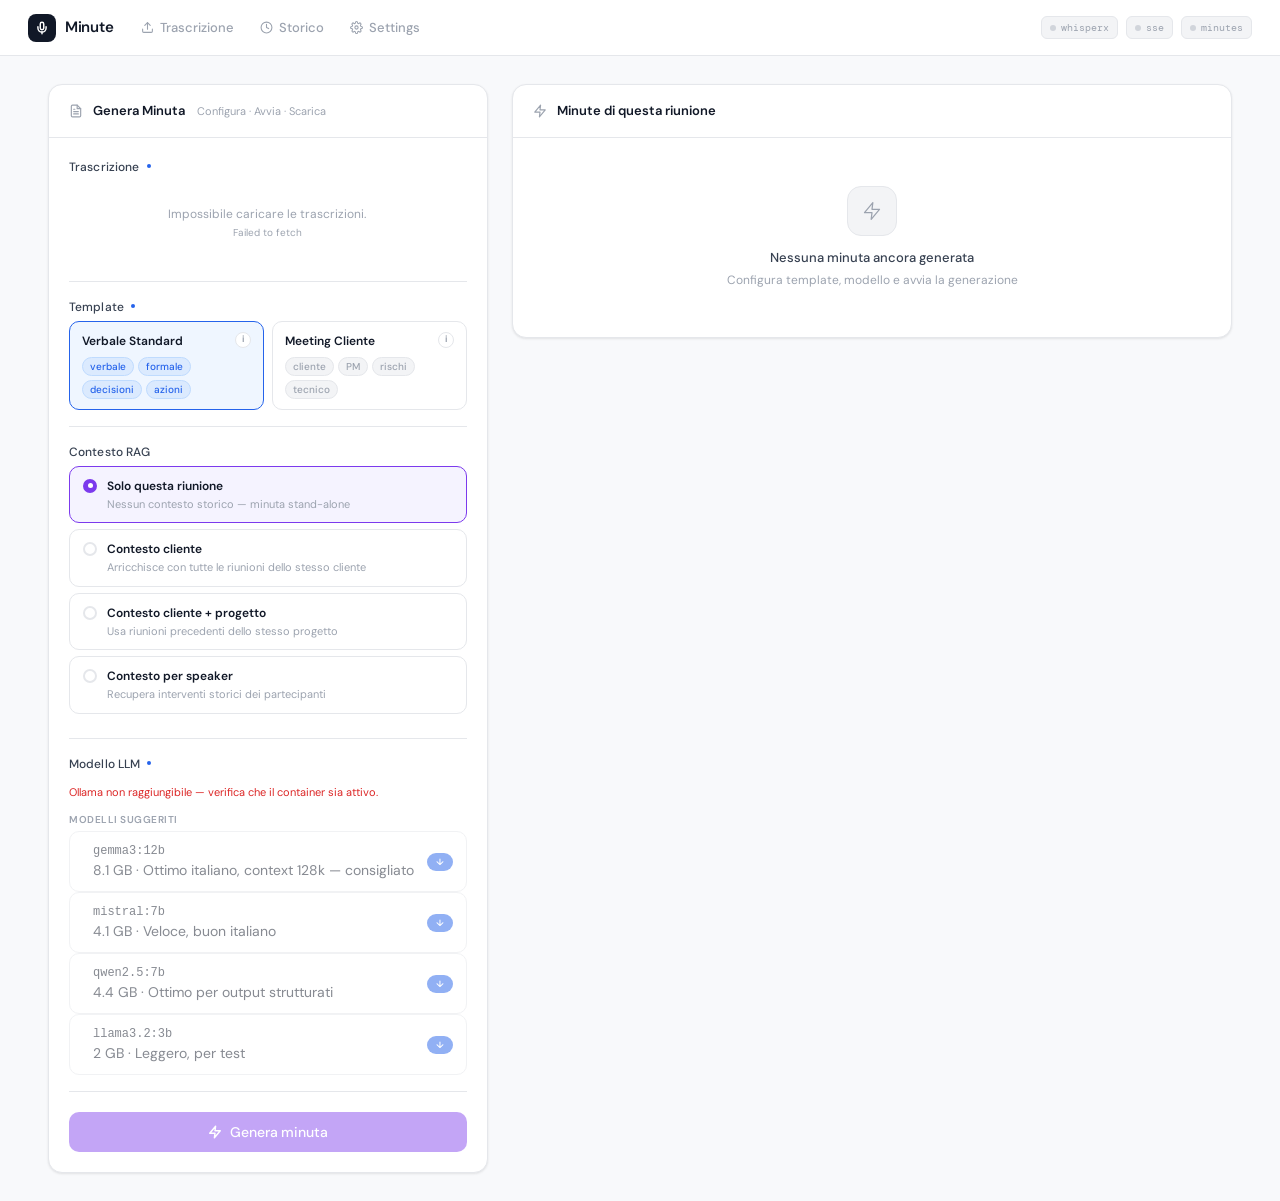
==== commit a5a5d9b6: "-" ====
--- a/webform/minutes.html
+++ b/webform/minutes.html
@@ -6,69 +6,10 @@
   <title>Minute — Genera Minuta</title>
   <link rel="preconnect" href="https://fonts.googleapis.com">
   <link href="https://fonts.googleapis.com/css2?family=DM+Sans:wght@300;400;500;600&family=DM+Mono:wght@400;500&display=swap" rel="stylesheet">
+  <link rel="stylesheet" href="style.css">
   <style>
-    *, *::before, *::after { box-sizing: border-box; margin: 0; padding: 0; }
-
-    :root {
-      --bg:            #f8f9fb;
-      --surface:       #ffffff;
-      --surface-2:     #f3f4f6;
-      --border:        #e5e7eb;
-      --border-hover:  #d1d5db;
-      --text-primary:  #111827;
-      --text-secondary:#374151;
-      --text-muted:    #9ca3af;
-      --accent:        #2563eb;
-      --accent-light:  #eff6ff;
-      --success:       #16a34a;
-      --success-light: #dcfce7;
-      --warning:       #d97706;
-      --warning-light: #fef3c7;
-      --error:         #dc2626;
-      --error-light:   #fee2e2;
-      --purple:        #7c3aed;
-      --purple-light:  #f5f3ff;
-      --radius:        10px;
-      --radius-sm:     6px;
-      --radius-lg:     14px;
-      --shadow-sm:     0 1px 3px rgba(0,0,0,.06), 0 1px 2px rgba(0,0,0,.04);
-    }
-
-    html, body { height: 100%; }
-    body { font-family: 'DM Sans', sans-serif; background: var(--bg); color: var(--text-primary); font-size: 14px; line-height: 1.5; }
-
-    /* ── Shell ── */
-    .app-shell { display: flex; flex-direction: column; min-height: 100vh; }
-
-    /* ── Header ── */
-    header {
-      background: var(--surface); border-bottom: 1px solid var(--border);
-      display: flex; align-items: center; padding: 0 28px; gap: 12px;
-      height: 56px; position: sticky; top: 0; z-index: 10; flex-shrink: 0;
-    }
-    .logo { display: flex; align-items: center; gap: 9px; font-weight: 600; font-size: 15px; letter-spacing: -0.02em; color: var(--text-primary); text-decoration: none; }
-    .logo-icon { width: 28px; height: 28px; background: var(--text-primary); border-radius: 8px; display: grid; place-items: center; }
-    .logo-icon svg { color: white; }
-    .header-badge { font-size: 11px; font-weight: 500; padding: 2px 8px; background: var(--purple-light); color: var(--purple); border-radius: 20px; }
-    .header-nav { display: flex; gap: 4px; margin-left: 16px; }
-    .nav-link { font-size: 13px; font-weight: 500; color: var(--text-muted); padding: 5px 10px; border-radius: var(--radius-sm); text-decoration: none; transition: all 0.12s; }
-    .nav-link:hover { color: var(--text-primary); background: var(--surface-2); }
-    .nav-link.active { color: var(--text-primary); background: var(--surface-2); }
-    .header-stack { margin-left: auto; display: flex; align-items: center; gap: 8px; }
-    .stack-pill { font-family: 'DM Mono', monospace; font-size: 10px; color: var(--text-muted); background: var(--surface-2); border: 1px solid var(--border); padding: 3px 8px; border-radius: var(--radius-sm); display: flex; align-items: center; gap: 5px; }
-    .dot { width: 6px; height: 6px; border-radius: 50%; background: var(--border-hover); flex-shrink: 0; }
-    .dot.live { background: var(--success); box-shadow: 0 0 0 2px var(--success-light); }
-    .dot.warn { background: var(--warning); }
-
     /* ── Main ── */
     main { display: grid; grid-template-columns: 440px 1fr; gap: 24px; padding: 28px; max-width: 1240px; width: 100%; margin: 0 auto; align-items: start; flex: 1; }
-
-    /* ── Panel ── */
-    .panel { background: var(--surface); border: 1px solid var(--border); border-radius: var(--radius-lg); overflow: hidden; box-shadow: var(--shadow-sm); }
-    .panel-header { padding: 16px 20px; border-bottom: 1px solid var(--border); display: flex; align-items: center; gap: 10px; }
-    .panel-title { font-size: 13px; font-weight: 600; color: var(--text-primary); }
-    .panel-subtitle { font-size: 11px; color: var(--text-muted); }
-    .panel-body { padding: 20px; display: flex; flex-direction: column; gap: 16px; }
 
     /* ── Form ── */
     label { display: block; font-size: 12px; font-weight: 500; color: var(--text-secondary); margin-bottom: 5px; letter-spacing: 0.01em; }
@@ -316,14 +257,24 @@
       </div>
       Minute
     </a>
-    <nav class="header-nav">
-      <a href="index.html" class="nav-link" id="nav-home">Trascrizioni</a>
-      <a href="speakers.html" class="nav-link" id="nav-speakers">Speaker</a>
-      <a href="minutes.html" class="nav-link active">Minuta</a>
+    <nav class="top-nav">
+      <a href="index.html" class="nav-link">
+        <svg width="13" height="13" viewBox="0 0 24 24" fill="none" stroke="currentColor" stroke-width="2" stroke-linecap="round" stroke-linejoin="round"><path d="M21 15v4a2 2 0 0 1-2 2H5a2 2 0 0 1-2-2v-4"/><polyline points="17 8 12 3 7 8"/><line x1="12" y1="3" x2="12" y2="15"/></svg>
+        <span>Trascrizione</span>
+      </a>
+      <a href="history.html" class="nav-link">
+        <svg width="13" height="13" viewBox="0 0 24 24" fill="none" stroke="currentColor" stroke-width="2" stroke-linecap="round" stroke-linejoin="round"><circle cx="12" cy="12" r="10"/><polyline points="12 6 12 12 16 14"/></svg>
+        <span>Storico</span>
+      </a>
+      <a href="settings.html" class="nav-link">
+        <svg width="13" height="13" viewBox="0 0 24 24" fill="none" stroke="currentColor" stroke-width="2" stroke-linecap="round" stroke-linejoin="round"><circle cx="12" cy="12" r="3"/><path d="M19.4 15a1.65 1.65 0 0 0 .33 1.82l.06.06a2 2 0 0 1-2.83 2.83l-.06-.06a1.65 1.65 0 0 0-1.82-.33 1.65 1.65 0 0 0-1 1.51V21a2 2 0 0 1-4 0v-.09A1.65 1.65 0 0 0 9 19.4a1.65 1.65 0 0 0-1.82.33l-.06.06a2 2 0 0 1-2.83-2.83l.06-.06A1.65 1.65 0 0 0 4.68 15a1.65 1.65 0 0 0-1.51-1H3a2 2 0 0 1 0-4h.09A1.65 1.65 0 0 0 4.6 9a1.65 1.65 0 0 0-.33-1.82l-.06-.06a2 2 0 0 1 2.83-2.83l.06.06A1.65 1.65 0 0 0 9 4.68a1.65 1.65 0 0 0 1-1.51V3a2 2 0 0 1 4 0v.09a1.65 1.65 0 0 0 1 1.51 1.65 1.65 0 0 0 1.82-.33l.06-.06a2 2 0 0 1 2.83 2.83l-.06.06A1.65 1.65 0 0 0 19.4 9a1.65 1.65 0 0 0 1.51 1H21a2 2 0 0 1 0 4h-.09a1.65 1.65 0 0 0-1.51 1z"/></svg>
+        <span>Settings</span>
+      </a>
     </nav>
     <div class="header-stack">
-      <div class="stack-pill"><span class="dot" id="ollama-dot"></span>ollama</div>
-      <div class="stack-pill"><span class="dot" id="minutes-dot"></span>minutes api</div>
+      <div class="stack-pill"><span class="dot" id="api-dot"></span>whisperx</div>
+      <div class="stack-pill"><span class="dot" id="sse-dot"></span>sse</div>
+      <div class="stack-pill"><span class="dot" id="minutes-dot"></span>minutes</div>
     </div>
   </header>
 
@@ -505,6 +456,7 @@
   let selectedContext  = "standalone";
   let selectedModel    = null;
   let minutesData      = [];     // tutti i job minutes per selectedJobId
+  let jobAudioUrl      = "";     // URL audio originale del job (per stack)
   let activePolls      = {};     // { minutes_id: intervalId } per job attivi
   let selectedMinutesId = null;  // minuta selezionata (preview aperta)
   let previewMdRaw     = "";     // testo markdown in preview
@@ -533,14 +485,22 @@
   // ── Health ─────────────────────────────────────────────────────────────────
 
   async function checkHealth() {
-    try {
-      const r = await fetch(`${MINUTES_API}/health`, { signal: AbortSignal.timeout(3000) });
-      $('minutes-dot').className = r.ok ? 'dot live' : 'dot';
-      if (r.ok) {
-        const data = await r.json();
-        $('ollama-dot').className = data.ollama ? 'dot live' : 'dot warn';
-      }
-    } catch { $('minutes-dot').className = 'dot'; }
+    const checks = [
+      ['api-dot',     `${WHISPERX_API}/health`],
+      ['sse-dot',     `${SSE_BROKER}/health`],
+      ['minutes-dot', `${MINUTES_API}/health`],
+    ];
+    for (const [id, url] of checks) {
+      try {
+        const r = await fetch(url, { signal: AbortSignal.timeout(3000) });
+        const el = $(id);
+        if (!el) continue;
+        el.className = r.ok ? 'dot live' : 'dot';
+      } catch {
+        const el = $(id);
+        if (el) el.className = 'dot';
+      }
+    }
   }
 
   // ── Job fisso da URL ───────────────────────────────────────────────────────
@@ -611,6 +571,10 @@
     // Etichetta nel pannello destro
     if ($('minutes-job-label')) $('minutes-job-label').textContent = `${customer||'?'} — ${project||'?'}`;
     updateContextHint(customer, project);
+    // Reset selezione minuta e preview quando cambio job
+    selectedMinutesId = null;
+    $('preview-card').style.display = 'none';
+    $('md-preview').innerHTML = '';
     updateSubmitState();
     loadMinutesForJob(jobId);
   }
@@ -887,15 +851,24 @@
 
   async function loadMinutesForJob(jobId) {
     if (!jobId) return;
+    jobAudioUrl = "";
     try {
-      const r = await fetch(`${MINUTES_API}/minutes/jobs?job_id=${jobId}&limit=20`);
-      if (!r.ok) return;
-      const data = await r.json();
-      minutesData = data.jobs || [];
+      const [minutesResp, jobResp] = await Promise.all([
+        fetch(`${MINUTES_API}/minutes/jobs?job_id=${jobId}&limit=20`),
+        fetch(`${WHISPERX_API}/jobs/${jobId}`),
+      ]);
+      if (minutesResp.ok) {
+        const data = await minutesResp.json();
+        minutesData = data.jobs || [];
+      } else minutesData = [];
+      if (jobResp.ok) {
+        const jobData = await jobResp.json();
+        const raw = jobData.audio_url || "";
+        if (raw.trim()) jobAudioUrl = fixMinioUrl(raw);
+      }
     } catch { minutesData = []; }
     renderMinutesList();
     updateSubmitState();
-    // Avvia polling per job attivi non ancora seguiti
     for (const m of minutesData) {
       if ((m.status === 'PENDING' || m.status === 'WORKING') && !activePolls[m.minutes_id]) {
         startPolling(m.minutes_id);
@@ -908,7 +881,7 @@
   function renderMinutesList() {
     const el  = $('minutes-list');
     const emp = $('minutes-empty');
-    if (!minutesData.length) {
+    if (!minutesData.length && !jobAudioUrl) {
       el.style.display  = 'none';
       emp.style.display = 'flex';
       return;
@@ -916,7 +889,29 @@
     emp.style.display = 'none';
     el.style.display  = 'block';
 
-    el.innerHTML = minutesData.map(m => {
+    let audioRowHtml = '';
+    if (jobAudioUrl) {
+      const esc = jobAudioUrl.replace(/"/g, '&quot;');
+      audioRowHtml = `<div class="minute-row" id="mrow-audio">
+        <div class="minute-row-header" style="cursor:default">
+          <div class="minute-row-icon" style="background:var(--surface-2);color:var(--text-muted)">
+            <svg width="14" height="14" viewBox="0 0 24 24" fill="none" stroke="currentColor" stroke-width="2" stroke-linecap="round" stroke-linejoin="round"><path d="M9 18V5l12-2v13"/><circle cx="6" cy="18" r="3"/><circle cx="18" cy="16" r="3"/></svg>
+          </div>
+          <div class="minute-row-info">
+            <div class="minute-row-name">Audio originale</div>
+            <div class="minute-row-triplet"><span class="triplet-chip">registrazione</span></div>
+          </div>
+          <div class="minute-row-actions">
+            <a class="btn-sm" href="${esc}" download="audio" target="_blank" rel="noopener" onclick="event.stopPropagation()">
+              <svg width="11" height="11" viewBox="0 0 24 24" fill="none" stroke="currentColor" stroke-width="2.5" stroke-linecap="round" stroke-linejoin="round"><path d="M21 15v4a2 2 0 0 1-2 2H5a2 2 0 0 1-2-2v-4"/><polyline points="7 10 12 15 17 10"/><line x1="12" y1="15" x2="12" y2="3"/></svg>
+              Download
+            </a>
+          </div>
+        </div>
+      </div>`;
+    }
+
+    el.innerHTML = audioRowHtml + minutesData.map(m => {
       const tpl     = TEMPLATES[m.template] || { name: m.template || '—' };
       const ctxLbl  = (CONTEXT_LEVELS[m.context_level] || { label: m.context_level || '—' }).label;
       const isActive = m.status === 'PENDING' || m.status === 'WORKING';
@@ -940,6 +935,9 @@
           </button>
           <button class="btn-sm" title="Scarica .md" onclick="event.stopPropagation();downloadMinute('${m.minutes_id}')">
             <svg width="11" height="11" viewBox="0 0 24 24" fill="none" stroke="currentColor" stroke-width="2.5" stroke-linecap="round" stroke-linejoin="round"><path d="M21 15v4a2 2 0 0 1-2 2H5a2 2 0 0 1-2-2v-4"/><polyline points="7 10 12 15 17 10"/><line x1="12" y1="15" x2="12" y2="3"/></svg>
+          </button>
+          <button class="btn-sm" title="Elimina minuta" onclick="event.stopPropagation();deleteMinute('${m.minutes_id}')">
+            <svg width="11" height="11" viewBox="0 0 24 24" fill="none" stroke="currentColor" stroke-width="2.5" stroke-linecap="round" stroke-linejoin="round"><polyline points="3 6 5 6 21 6"/><path d="M19 6l-1 14H6L5 6"/><path d="M10 11v6"/><path d="M14 11v6"/><path d="M9 6V4h6v2"/></svg>
           </button>`;
       }
       if (isFailed) {
@@ -956,7 +954,7 @@
         const fill = pct !== null
           ? `<div class="minute-progress-fill" style="width:${pct}%"></div>`
           : `<div class="minute-progress-fill indeterminate"></div>`;
-        const stepTxt = (m.step || 'ENQUEUED').replace(/_/g,' ').toLowerCase();
+        const stepTxt = formatStepLabel(m.step, m.status);
         progressHtml = `<div class="minute-progress">
           <span class="minute-step-label">${stepTxt}</span>
           <div class="minute-progress-track">${fill}</div>
@@ -1020,6 +1018,7 @@
   // ── Preview MD ────────────────────────────────────────────────────────────
 
   async function openPreview(minutesId) {
+    selectedMinutesId = minutesId;
     const m = minutesData.find(x => x.minutes_id === minutesId);
     if (!m || !m.output_url) return;
 
@@ -1040,7 +1039,7 @@
       $('md-preview').innerHTML = `<div style="padding:20px;color:var(--error);font-size:12px">Impossibile caricare: ${e.message}</div>`;
     }
 
-    // Tasto download
+    // Tasto download per la minuta selezionata
     $('preview-download-btn').onclick = () => downloadMinute(minutesId);
     // Tasto copia
     $('preview-copy-btn').onclick = async () => {
@@ -1142,7 +1141,16 @@
     const m = minutesData.find(x => x.minutes_id === minutesId);
     if (!m || !m.output_url) return;
     const url = fixMinioUrl(m.output_url);
-    const filename = url.split('/').pop()?.split('?')[0] || 'minuta.md';
+    // Nome file più descrittivo per distinguere le versioni
+    const tpl     = TEMPLATES[m.template] || { name: m.template || 'minuta' };
+    const safe = (s) => (s || '').toString().toLowerCase().replace(/[^a-z0-9]+/g,'-').replace(/^-+|-+$/g,'');
+    const baseName = [
+      safe(m.customer),
+      safe(m.project),
+      safe(tpl.name),
+      (m.minutes_id || '').slice(0,8)
+    ].filter(Boolean).join('_') || 'minuta';
+    const filename = `${baseName}.md`;
     try {
       const resp = await fetch(url);
       const blob = await resp.blob();
@@ -1161,6 +1169,28 @@
       await fetch(`${MINUTES_API}/minutes/jobs/${minutesId}/retry`, { method: 'POST' });
       startPolling(minutesId);
     } catch(e) { alert('Retry fallito: ' + e.message); }
+  }
+
+  // ── Delete minuta ───────────────────────────────────────────────────────────
+
+  async function deleteMinute(minutesId) {
+    if (!confirm('Eliminare questa minuta?')) return;
+    try {
+      const resp = await fetch(`${MINUTES_API}/minutes/jobs/${minutesId}`, { method: 'DELETE' });
+      if (!resp.ok) {
+        const data = await resp.json().catch(() => ({}));
+        throw new Error(data.detail || data.error || `HTTP ${resp.status}`);
+      }
+      // Se sto guardando proprio questa minuta, chiudo il viewer
+      if (selectedMinutesId === minutesId) {
+        selectedMinutesId = null;
+        $('preview-card').style.display = 'none';
+        $('md-preview').innerHTML = '';
+      }
+      await loadMinutesForJob(selectedJobId);
+    } catch(e) {
+      alert('Eliminazione fallita: ' + e.message);
+    }
   }
 
   // ── Polling job attivi ────────────────────────────────────────────────────
@@ -1212,14 +1242,14 @@
     }).join('');
   }
 
-  // Percentuale fissa per step leggeri, null (→ indeterminate) per quelli pesanti.
-  // GENERATING e RAG_RETRIEVAL possono durare minuti: mostrare una barra ferma è fuorviante.
+  // Percentuale: fissi per step brevi; GENERATING usa token count (worker invia GENERATING_<N>tok, max 4096).
+  const GENERATING_MAX_TOK = 4096;  // allineato a num_predict del worker
   const STEP_PCT = {
     ENQUEUED:        2,
     FETCHING:       10,
-    RAG_RETRIEVAL:  null,   // indeterminate — durata variabile
+    RAG_RETRIEVAL:  null,
     BUILDING_PROMPT: 40,
-    GENERATING:     null,   // indeterminate — dipende dal modello e dalla lunghezza
+    GENERATING:     null,   // calcolato da GENERATING_<N>tok
     UPLOADING:       92,
     COMPLETED:      100,
   };
@@ -1227,12 +1257,28 @@
   function calcPercent(step, status) {
     if (status === 'COMPLETED') return 100;
     if (status === 'FAILED')    return null;
-    // Step con percentuale pyannote-style (es. "DIARIZING_EMBEDDINGS_42pct")
+    const s = (step || '').toUpperCase();
+    // Fase LLM: step = "GENERATING_450tok" → % = min(100, 450/4096*100)
+    const genMatch = s.match(/^GENERATING_(\d+)TOK$/);
+    if (genMatch) {
+      const tok = parseInt(genMatch[1], 10);
+      return Math.min(100, Math.round((tok / GENERATING_MAX_TOK) * 100));
+    }
     const m = (step||'').match(/(\d+)pct/i); if (m) return parseInt(m[1]);
-    // Cerca nella mappa per step esatti
-    const key = Object.keys(STEP_PCT).find(k => (step||'').toUpperCase().startsWith(k));
+    const key = Object.keys(STEP_PCT).find(k => s.startsWith(k));
     if (key !== undefined) return STEP_PCT[key];
     return null;
+  }
+
+  function formatStepLabel(step, status) {
+    const s = (step || '').trim();
+    const genMatch = s.match(/^GENERATING_(\d+)tok$/i);
+    if (genMatch) {
+      const tok = genMatch[1];
+      const pct = calcPercent(step, status);
+      return `Generazione LLM · ${tok} tok${pct != null ? ` (${pct}%)` : ''}`;
+    }
+    return s.replace(/_/g, ' ').toLowerCase();
   }
 
   function badgeHtml(status) {
--- a/webform/style.css
+++ b/webform/style.css
@@ -0,0 +1,619 @@
+/* ============================================================
+   style.css — Ghost in the Meeting — shared stylesheet
+   ============================================================ */
+
+*, *::before, *::after { box-sizing: border-box; margin: 0; padding: 0; }
+
+:root {
+  --bg:            #f8f9fb;
+  --surface:       #ffffff;
+  --surface-2:     #f3f4f6;
+  --border:        #e5e7eb;
+  --border-hover:  #d1d5db;
+  --text-primary:  #111827;
+  --text-secondary:#374151;
+  --text-muted:    #9ca3af;
+  --accent:        #2563eb;
+  --accent-light:  #eff6ff;
+  --success:       #16a34a;
+  --success-light: #dcfce7;
+  --warning:       #d97706;
+  --warning-light: #fef3c7;
+  --error:         #dc2626;
+  --error-light:   #fee2e2;
+  --purple:        #7c3aed;
+  --purple-light:  #f5f3ff;
+  --purple-border: #ddd6fe;
+  --radius:        10px;
+  --radius-sm:     6px;
+  --radius-lg:     14px;
+  --shadow-sm:     0 1px 3px rgba(0,0,0,.06), 0 1px 2px rgba(0,0,0,.04);
+  --shadow-md:     0 4px 16px rgba(0,0,0,.08), 0 1px 4px rgba(0,0,0,.04);
+  --shadow-lg:     0 20px 60px rgba(0,0,0,.18);
+}
+
+html, body { height: 100%; }
+body {
+  font-family: 'DM Sans', sans-serif;
+  background: var(--bg);
+  color: var(--text-primary);
+  font-size: 14px;
+  line-height: 1.5;
+}
+
+/* ── Shell ── */
+.app-shell { display: flex; flex-direction: column; min-height: 100vh; }
+
+/* ── Header ── */
+header {
+  background: var(--surface);
+  border-bottom: 1px solid var(--border);
+  display: flex;
+  align-items: center;
+  padding: 0 28px;
+  gap: 0;
+  height: 56px;
+  position: sticky; top: 0; z-index: 10; flex-shrink: 0;
+}
+
+.logo {
+  display: flex; align-items: center; gap: 9px;
+  font-weight: 600; font-size: 15px; letter-spacing: -0.02em;
+  color: var(--text-primary); text-decoration: none;
+  margin-right: 16px; flex-shrink: 0;
+}
+.logo-icon {
+  width: 28px; height: 28px; background: var(--text-primary);
+  border-radius: 8px; display: grid; place-items: center;
+}
+.logo-icon svg { color: white; }
+
+/* ── Top Nav ── */
+.top-nav {
+  display: flex; align-items: center; gap: 2px; flex: 1;
+}
+.nav-link {
+  display: inline-flex; align-items: center; gap: 6px;
+  padding: 6px 12px; font-size: 13px; font-weight: 500;
+  color: var(--text-muted); text-decoration: none;
+  border-radius: var(--radius-sm); transition: all 0.15s;
+  position: relative;
+}
+.nav-link:hover { color: var(--text-primary); background: var(--surface-2); }
+.nav-link.active { color: var(--text-primary); }
+.nav-link.active::after {
+  content: ''; position: absolute; bottom: -11px; left: 0; right: 0;
+  height: 2px; background: var(--accent); border-radius: 2px 2px 0 0;
+}
+
+.header-stack { margin-left: auto; display: flex; align-items: center; gap: 8px; }
+.stack-pill {
+  font-family: 'DM Mono', monospace; font-size: 10px; color: var(--text-muted);
+  background: var(--surface-2); border: 1px solid var(--border);
+  padding: 3px 8px; border-radius: var(--radius-sm);
+  display: flex; align-items: center; gap: 5px;
+}
+.dot { width: 6px; height: 6px; border-radius: 50%; background: var(--border-hover); flex-shrink: 0; }
+.dot.live { background: var(--success); box-shadow: 0 0 0 2px var(--success-light); }
+
+/* ── Page header (inner pages) ── */
+.page-header { padding: 24px 28px 0; max-width: 1200px; margin: 0 auto; width: 100%; }
+.page-back {
+  display: inline-flex; align-items: center; gap: 6px;
+  font-size: 12px; color: var(--text-muted); text-decoration: none;
+  padding: 5px 0; transition: color 0.15s; margin-bottom: 8px;
+}
+.page-back:hover { color: var(--text-primary); }
+.page-title { font-size: 18px; font-weight: 600; letter-spacing: -0.02em; }
+.page-subtitle { font-size: 13px; color: var(--text-muted); margin-top: 2px; }
+.page-job-pill {
+  display: inline-flex; align-items: center; gap: 6px;
+  font-family: 'DM Mono', monospace; font-size: 11px;
+  color: var(--text-secondary); background: var(--surface-2);
+  border: 1px solid var(--border); padding: 4px 10px;
+  border-radius: 20px; margin-top: 8px;
+}
+
+/* ── Main layouts ── */
+main {
+  display: grid; grid-template-columns: 460px 1fr;
+  gap: 24px; padding: 28px;
+  max-width: 1200px; width: 100%; margin: 0 auto;
+  align-items: start; flex: 1;
+}
+main.full-width { grid-template-columns: 1fr; }
+main.page-main {
+  display: flex; flex-direction: column; gap: 20px;
+  padding: 20px 28px 28px; max-width: 1200px;
+  width: 100%; margin: 0 auto; flex: 1;
+}
+main.history-main {
+  display: grid; grid-template-columns: 1fr 420px;
+  gap: 24px; padding: 24px 28px 28px;
+  max-width: 1400px; width: 100%; margin: 0 auto;
+  align-items: start; flex: 1;
+}
+
+/* ── Panel ── */
+.panel {
+  background: var(--surface); border: 1px solid var(--border);
+  border-radius: var(--radius-lg); overflow: hidden;
+  box-shadow: var(--shadow-sm);
+}
+.panel-header {
+  padding: 16px 20px; border-bottom: 1px solid var(--border);
+  display: flex; align-items: center; gap: 10px;
+}
+.panel-title { font-size: 13px; font-weight: 600; color: var(--text-primary); }
+.panel-subtitle { font-size: 11px; color: var(--text-muted); margin-left: 2px; }
+.panel-body { padding: 20px; display: flex; flex-direction: column; gap: 16px; }
+.panel-2col { display: grid; grid-template-columns: 340px 1fr; gap: 0; }
+.panel-2col .panel-left { padding: 20px; border-right: 1px solid var(--border); display: flex; flex-direction: column; gap: 16px; }
+.panel-2col .panel-right { padding: 20px; display: flex; flex-direction: column; gap: 16px; }
+.panel-sticky { position: sticky; top: 72px; }
+
+/* ── Form elements ── */
+.field-group { display: flex; flex-direction: column; }
+.field-row { display: grid; grid-template-columns: 1fr 1fr; gap: 12px; }
+label {
+  display: block; font-size: 12px; font-weight: 500;
+  color: var(--text-secondary); margin-bottom: 5px; letter-spacing: 0.01em;
+}
+.req {
+  display: inline-block; width: 4px; height: 4px;
+  background: var(--accent); border-radius: 50%;
+  margin-left: 4px; vertical-align: middle; transform: translateY(-1px);
+}
+input[type=text], input[type=number], input[type=password], input[type=url],
+input[type=email], select, textarea {
+  width: 100%; padding: 8px 11px; background: var(--surface);
+  border: 1px solid var(--border); border-radius: var(--radius-sm);
+  font-family: 'DM Sans', sans-serif; font-size: 13px; color: var(--text-primary);
+  transition: border-color 0.15s, box-shadow 0.15s; outline: none;
+}
+input:focus, select:focus, textarea:focus {
+  border-color: var(--accent); box-shadow: 0 0 0 3px rgba(37,99,235,.1);
+}
+textarea { resize: vertical; min-height: 70px; line-height: 1.5; }
+.hint { font-size: 11px; color: var(--text-muted); margin-top: 4px; }
+
+/* Password input with eye toggle */
+.input-with-action { position: relative; display: flex; align-items: center; }
+.input-with-action input { padding-right: 38px; }
+.input-eye-btn {
+  position: absolute; right: 9px;
+  background: none; border: none; cursor: pointer;
+  color: var(--text-muted); padding: 4px;
+  border-radius: 4px; display: grid; place-items: center;
+  transition: color 0.15s;
+  line-height: 0;
+}
+.input-eye-btn:hover { color: var(--text-primary); }
+
+/* Settings section */
+.settings-section { padding: 20px; border-bottom: 1px solid var(--border); }
+.settings-section:last-child { border-bottom: none; }
+.settings-section-title {
+  font-size: 11px; font-weight: 700; color: var(--text-muted);
+  text-transform: uppercase; letter-spacing: 0.08em; margin-bottom: 14px;
+  display: flex; align-items: center; gap: 7px;
+}
+.settings-grid { display: flex; flex-direction: column; gap: 12px; }
+.settings-row { display: grid; grid-template-columns: 1fr 1fr; gap: 12px; }
+.settings-save-bar {
+  padding: 14px 20px; border-top: 1px solid var(--border);
+  display: flex; align-items: center; gap: 10px; background: var(--surface-2);
+}
+.save-feedback {
+  font-size: 12px; font-weight: 500;
+  display: inline-flex; align-items: center; gap: 6px;
+}
+.save-feedback.success { color: var(--success); }
+.save-feedback.error   { color: var(--error); }
+
+/* File drop */
+.file-drop {
+  position: relative; border: 1.5px dashed var(--border); border-radius: var(--radius);
+  padding: 20px 16px; text-align: center; cursor: pointer;
+  transition: all 0.15s; background: var(--surface);
+}
+.file-drop:hover, .file-drop.drag-over { border-color: var(--accent); background: var(--accent-light); }
+.file-drop input[type=file] { position: absolute; inset: 0; opacity: 0; cursor: pointer; width: 100%; height: 100%; }
+.file-drop-icon {
+  width: 34px; height: 34px; background: var(--surface-2); border: 1px solid var(--border);
+  border-radius: 9px; display: grid; place-items: center; margin: 0 auto 8px;
+}
+.file-drop-label { font-size: 13px; font-weight: 500; color: var(--text-secondary); }
+.file-drop-label span { color: var(--accent); }
+.file-drop-sub { font-size: 11px; color: var(--text-muted); margin-top: 3px; }
+.file-selected {
+  display: none; align-items: center; gap: 10px;
+  background: var(--accent-light); border: 1px solid #bfdbfe;
+  border-radius: var(--radius); padding: 9px 12px; margin-top: 8px;
+}
+.file-selected.visible { display: flex; }
+.file-selected-name {
+  font-family: 'DM Mono', monospace; font-size: 12px; color: var(--accent);
+  font-weight: 500; flex: 1; overflow: hidden; text-overflow: ellipsis; white-space: nowrap;
+}
+.file-remove {
+  background: none; border: none; cursor: pointer; color: var(--text-muted);
+  padding: 2px; border-radius: 4px; display: grid; place-items: center; flex-shrink: 0;
+}
+
+/* Toggle */
+.toggle-field {
+  display: flex; align-items: center; justify-content: space-between;
+  padding: 10px 13px; background: var(--surface-2); border: 1px solid var(--border);
+  border-radius: var(--radius); cursor: pointer;
+}
+.toggle-label { font-size: 13px; font-weight: 500; color: var(--text-primary); }
+.toggle-desc { font-size: 11px; color: var(--text-muted); margin-top: 1px; }
+.toggle-switch {
+  width: 34px; height: 20px; background: var(--border-hover);
+  border-radius: 20px; position: relative; transition: background 0.2s; flex-shrink: 0;
+}
+.toggle-switch::after {
+  content:''; position: absolute; left: 3px; top: 3px;
+  width: 14px; height: 14px; background: white; border-radius: 50%;
+  transition: transform 0.2s; box-shadow: 0 1px 2px rgba(0,0,0,.2);
+}
+.toggle-switch.on { background: var(--accent); }
+.toggle-switch.on::after { transform: translateX(14px); }
+
+/* Buttons */
+.btn-submit {
+  width: 100%; padding: 11px 20px; background: var(--text-primary);
+  color: white; border: none; border-radius: var(--radius);
+  font-family: 'DM Sans', sans-serif; font-size: 14px; font-weight: 500;
+  cursor: pointer; transition: all 0.15s;
+  display: flex; align-items: center; justify-content: center; gap: 8px;
+  letter-spacing: -0.01em;
+}
+.btn-submit:hover { background: #1f2937; transform: translateY(-1px); box-shadow: 0 4px 12px rgba(0,0,0,.15); }
+.btn-submit:disabled { opacity: 0.45; cursor: not-allowed; transform: none; box-shadow: none; }
+.btn-submit .spinner { display: none; width: 14px; height: 14px; border: 2px solid rgba(255,255,255,.3); border-top-color: white; border-radius: 50%; animation: spin 0.6s linear infinite; }
+.btn-submit.loading .spinner { display: block; }
+.btn-submit.loading .btn-icon, .btn-submit.loading .btn-text { opacity: 0.7; }
+
+.btn-secondary {
+  padding: 8px 16px; background: var(--surface); color: var(--text-secondary);
+  border: 1px solid var(--border); border-radius: var(--radius);
+  font-family: 'DM Sans', sans-serif; font-size: 13px; font-weight: 500;
+  cursor: pointer; transition: all 0.15s;
+  display: inline-flex; align-items: center; gap: 7px;
+}
+.btn-secondary:hover { background: var(--surface-2); border-color: var(--border-hover); }
+
+.btn-accent {
+  padding: 9px 18px; background: var(--accent); color: white;
+  border: none; border-radius: var(--radius);
+  font-family: 'DM Sans', sans-serif; font-size: 13px; font-weight: 500;
+  cursor: pointer; transition: all 0.15s;
+  display: inline-flex; align-items: center; gap: 7px;
+}
+.btn-accent:hover { background: #1d4ed8; transform: translateY(-1px); box-shadow: 0 4px 12px rgba(37,99,235,.3); }
+.btn-accent:disabled { opacity: 0.45; cursor: not-allowed; transform: none; box-shadow: none; }
+
+.btn-action {
+  display: inline-flex; align-items: center; gap: 6px;
+  padding: 6px 12px; font-size: 12px; font-weight: 500;
+  color: var(--text-secondary); background: var(--surface-2);
+  border: 1px solid var(--border); border-radius: var(--radius-sm);
+  cursor: pointer; text-decoration: none; transition: all 0.12s;
+  font-family: 'DM Sans', sans-serif;
+}
+.btn-action:hover { background: var(--surface); border-color: var(--border-hover); color: var(--text-primary); }
+.btn-action svg { flex-shrink: 0; }
+
+.btn-stop {
+  display: inline-flex; align-items: center; gap: 6px;
+  padding: 6px 13px; background: var(--error-light); color: var(--error);
+  border: 1px solid #fecaca; border-radius: var(--radius-sm);
+  font-family: 'DM Sans', sans-serif; font-size: 12px; font-weight: 600;
+  cursor: pointer; transition: all 0.15s; margin-top: 12px;
+}
+.btn-stop:hover:not(:disabled) { background: #fecaca; }
+.btn-stop:disabled { opacity: 0.45; cursor: not-allowed; }
+
+.btn-resume {
+  display: inline-flex; align-items: center; gap: 6px;
+  padding: 5px 12px; background: var(--purple-light); color: var(--purple);
+  border: 1px solid var(--purple-border); border-radius: var(--radius-sm);
+  font-family: 'DM Sans', sans-serif; font-size: 12px; font-weight: 600;
+  cursor: pointer; transition: all 0.15s;
+}
+.btn-resume:hover:not(:disabled) { background: #ede9fe; }
+.btn-resume:disabled { opacity: 0.45; cursor: not-allowed; }
+
+.btn-delete {
+  display: inline-flex; align-items: center; gap: 6px;
+  padding: 5px 12px; background: var(--surface-2); color: var(--text-muted);
+  border: 1px solid var(--border); border-radius: var(--radius-sm);
+  font-family: 'DM Sans', sans-serif; font-size: 12px; font-weight: 500;
+  cursor: pointer; transition: all 0.15s;
+}
+.btn-delete:hover:not(:disabled) { background: var(--error-light); color: var(--error); border-color: #fecaca; }
+.btn-delete:disabled { opacity: 0.45; cursor: not-allowed; }
+
+/* Status badges */
+.status-badge {
+  display: inline-flex; align-items: center; gap: 5px;
+  padding: 3px 9px; border-radius: 20px;
+  font-size: 11px; font-weight: 600; letter-spacing: 0.03em; text-transform: uppercase;
+}
+.status-badge .dot { width: 5px; height: 5px; border-radius: 50%; flex-shrink: 0; }
+.status-badge.pending   { background: var(--warning-light); color: var(--warning); }
+.status-badge.pending   .dot { background: var(--warning); }
+.status-badge.working   { background: var(--accent-light);  color: var(--accent); }
+.status-badge.working   .dot { background: var(--accent); animation: pulse-dot 1s ease-in-out infinite; }
+.status-badge.completed { background: var(--success-light); color: var(--success); }
+.status-badge.completed .dot { background: var(--success); }
+.status-badge.failed    { background: var(--error-light);   color: var(--error); }
+.status-badge.failed    .dot { background: var(--error); }
+.status-badge.paused    { background: var(--purple-light);  color: var(--purple); }
+.status-badge.paused    .dot { background: var(--purple); }
+.status-badge.deleted   { background: var(--surface-2);     color: var(--text-muted); }
+.status-badge.deleted   .dot { background: var(--text-muted); }
+
+/* Stream badge */
+.stream-badge { font-size: 10px; font-weight: 600; padding: 2px 8px; border-radius: 20px; letter-spacing: 0.03em; }
+.stream-live       { background: var(--success-light); color: var(--success); }
+.stream-connecting { background: var(--warning-light); color: var(--warning); }
+.stream-idle       { background: var(--surface-2);     color: var(--text-muted); }
+.stream-error      { background: var(--error-light);   color: var(--error); }
+
+/* Status/current sections */
+.status-empty {
+  display: flex; flex-direction: column; align-items: center;
+  justify-content: center; padding: 48px 20px; text-align: center;
+}
+.status-empty-icon {
+  width: 50px; height: 50px; background: var(--surface-2); border: 1px solid var(--border);
+  border-radius: 14px; display: grid; place-items: center; margin-bottom: 12px;
+}
+.status-empty-title { font-size: 13px; font-weight: 500; color: var(--text-secondary); margin-bottom: 4px; }
+.status-empty-sub   { font-size: 12px; color: var(--text-muted); }
+
+.current-section { padding: 16px 20px; }
+.section-header { display: flex; align-items: center; gap: 8px; margin-bottom: 14px; }
+.section-label-text { font-size: 10px; font-weight: 600; color: var(--text-muted); text-transform: uppercase; letter-spacing: 0.07em; }
+.badge-new { background: var(--accent); color: white; font-size: 9px; font-weight: 700; padding: 1px 7px; border-radius: 20px; letter-spacing: 0.05em; animation: pulse-badge 1.5s ease-in-out infinite; }
+.job-title { font-size: 13px; font-weight: 600; color: var(--text-primary); line-height: 1.4; margin-bottom: 8px; }
+.current-dates { display: flex; gap: 20px; margin: 12px 0 0; }
+.date-item { display: flex; flex-direction: column; gap: 2px; }
+.date-label { font-size: 10px; font-weight: 600; color: var(--text-muted); text-transform: uppercase; letter-spacing: 0.05em; }
+.date-value { font-family: 'DM Mono', monospace; font-size: 11px; color: var(--text-secondary); }
+
+.progress-section { padding: 14px 20px; border-top: 1px solid var(--border); }
+.progress-header { display: flex; align-items: center; justify-content: space-between; margin-bottom: 10px; }
+.progress-label { font-size: 10px; font-weight: 600; color: var(--text-muted); text-transform: uppercase; letter-spacing: 0.07em; }
+.step-chip { font-family: 'DM Mono', monospace; font-size: 10px; color: var(--text-muted); background: var(--surface-2); border: 1px solid var(--border); padding: 2px 7px; border-radius: 4px; }
+.progress-track { height: 5px; background: var(--surface-2); border-radius: 99px; overflow: hidden; }
+.progress-fill { height: 100%; background: var(--accent); border-radius: 99px; transition: width 0.6s ease; }
+.progress-fill.indeterminate { width: 40%; animation: indeterminate 1.4s ease-in-out infinite; }
+.progress-fill.paused-bar { background: var(--purple) !important; }
+
+.pipeline-section { padding: 14px 20px; border-top: 1px solid var(--border); }
+.section-label { font-size: 10px; font-weight: 600; color: var(--text-muted); text-transform: uppercase; letter-spacing: 0.07em; margin-bottom: 10px; }
+.steps-list { display: flex; flex-direction: column; gap: 1px; }
+.step-item { display: flex; align-items: center; gap: 11px; padding: 7px 9px; border-radius: var(--radius-sm); transition: background 0.1s; }
+.step-item.active { background: var(--accent-light); }
+.step-item.pending { opacity: 0.35; }
+.step-icon { width: 18px; height: 18px; border-radius: 50%; display: grid; place-items: center; flex-shrink: 0; }
+.done-i   { background: var(--success-light); }
+.active-i { background: var(--accent-light); animation: pulse-icon 1.2s ease-in-out infinite; }
+.pending-i { background: var(--surface-2); }
+.step-name { font-size: 12px; font-weight: 500; color: var(--text-secondary); }
+.step-item.active .step-name { color: var(--accent); font-weight: 600; }
+
+/* Paused warning */
+.paused-warning {
+  display: flex; align-items: flex-start; gap: 9px;
+  background: var(--purple-light); border: 1px solid var(--purple-border);
+  border-radius: var(--radius); padding: 11px 13px;
+}
+.paused-warning-text { font-size: 12px; color: #5b21b6; line-height: 1.5; }
+.paused-warning-text strong { display: block; font-weight: 600; margin-bottom: 2px; }
+
+/* History (shared between index active list + history page) */
+.history-section { padding: 0 20px 16px; border-top: 1px solid var(--border); }
+.history-header { padding: 14px 0 10px; }
+.hist-row { border-radius: var(--radius); border: 1px solid transparent; overflow: hidden; margin-bottom: 4px; transition: border-color 0.12s; }
+.hist-row.open { border-color: var(--border); }
+.hist-row-header { display: flex; align-items: center; gap: 10px; padding: 10px 12px; border-radius: var(--radius); transition: background 0.12s; }
+.hist-row-header:hover, .hist-row.open .hist-row-header { background: var(--surface-2); }
+.hist-row.active-job { border-color: var(--accent); }
+.hist-row.active-job .hist-row-header { background: var(--accent-light); }
+.hist-row-info { flex: 1; min-width: 0; }
+.hist-row-name { font-size: 12px; font-weight: 500; display: block; white-space: nowrap; overflow: hidden; text-overflow: ellipsis; }
+.hist-chevron { color: var(--text-muted); transition: transform 0.2s; flex-shrink: 0; }
+.hist-row.open .hist-chevron { transform: rotate(90deg); }
+.hist-accordion { display: none; padding: 4px 12px 12px; }
+.hist-row.open .hist-accordion { display: block; }
+.hist-meta { display: flex; flex-direction: column; gap: 5px; margin-bottom: 10px; }
+.hist-meta-row { display: flex; align-items: center; gap: 8px; }
+.hist-meta-label { font-size: 10px; font-weight: 600; color: var(--text-muted); text-transform: uppercase; letter-spacing: 0.05em; min-width: 72px; }
+.hist-meta-value { font-family: 'DM Mono', monospace; font-size: 11px; color: var(--text-secondary); }
+
+/* Result links */
+.result-link {
+  display: flex; align-items: center; gap: 10px;
+  padding: 10px 13px; border: 1px solid var(--border); border-radius: var(--radius);
+  text-decoration: none; color: var(--text-primary); transition: all 0.15s;
+  margin-bottom: 8px; background: var(--surface);
+}
+.result-link:last-child { margin-bottom: 0; }
+.result-link:hover { border-color: var(--accent); background: var(--accent-light); }
+.result-icon { width: 30px; height: 30px; border-radius: 8px; display: grid; place-items: center; flex-shrink: 0; }
+.result-icon.json { background: #fff7ed; }
+.result-icon.txt  { background: #f0fdf4; }
+.result-icon.md   { background: var(--accent-light); }
+.result-name { font-size: 12px; font-weight: 600; color: var(--text-primary); }
+.result-meta { font-size: 11px; color: var(--text-muted); margin-top: 1px; }
+
+/* File stack (history): lista file per trascrizione */
+.file-stack { margin: 12px 0; }
+.file-stack-title { font-size: 10px; font-weight: 600; color: var(--text-muted); text-transform: uppercase; letter-spacing: 0.07em; margin-bottom: 8px; }
+.file-stack-row {
+  display: flex; align-items: center; gap: 10px;
+  padding: 8px 12px; border: 1px solid var(--border); border-radius: var(--radius-sm);
+  margin-bottom: 6px; background: var(--surface); transition: border-color 0.12s;
+}
+.file-stack-row:last-child { margin-bottom: 0; }
+.file-stack-row:hover { border-color: var(--border-hover); }
+.file-stack-icon { width: 28px; height: 28px; border-radius: 6px; display: grid; place-items: center; flex-shrink: 0; }
+.file-stack-icon.json { background: #fff7ed; }
+.file-stack-icon.txt  { background: #f0fdf4; }
+.file-stack-icon.md   { background: var(--purple-light); }
+.file-stack-icon.audio { background: var(--surface-2); }
+.file-stack-name { font-size: 12px; font-weight: 500; color: var(--text-primary); flex: 1; min-width: 0; overflow: hidden; text-overflow: ellipsis; white-space: nowrap; }
+.file-stack-actions { display: flex; gap: 6px; flex-shrink: 0; }
+.file-stack-actions .btn-action { padding: 4px 10px; font-size: 11px; }
+
+/* Error / info boxes */
+.error-box { background: var(--error-light); border: 1px solid #fecaca; border-radius: var(--radius); padding: 14px 16px; }
+.error-title { font-size: 12px; font-weight: 600; color: var(--error); margin-bottom: 4px; }
+.error-msg { font-family: 'DM Mono', monospace; font-size: 11px; color: #b91c1c; line-height: 1.5; }
+.info-box { background: var(--accent-light); border: 1px solid #bfdbfe; border-radius: var(--radius); padding: 12px 14px; display: flex; gap: 10px; }
+.info-box-text { font-size: 12px; color: #1e40af; line-height: 1.5; }
+
+/* Misc badges */
+.header-badge { font-size: 11px; font-weight: 500; padding: 2px 8px; background: var(--accent-light); color: var(--accent); border-radius: 20px; letter-spacing: 0.01em; }
+.badge-soon { font-size: 9px; font-weight: 700; padding: 1px 6px; border-radius: 3px; background: var(--warning-light); color: var(--warning); letter-spacing: 0.05em; text-transform: uppercase; }
+
+/* Markdown preview */
+.md-preview { font-size: 13px; line-height: 1.7; color: var(--text-secondary); }
+.md-preview h1 { font-size: 16px; font-weight: 600; color: var(--text-primary); margin: 0 0 12px; }
+.md-preview h2 { font-size: 14px; font-weight: 600; color: var(--text-primary); margin: 16px 0 6px; border-bottom: 1px solid var(--border); padding-bottom: 4px; }
+.md-preview h3 { font-size: 13px; font-weight: 600; color: var(--text-primary); margin: 12px 0 4px; }
+.md-preview h4 { font-size: 12px; font-weight: 600; color: var(--text-secondary); margin: 10px 0 4px; }
+.md-preview p  { margin: 0 0 8px; }
+.md-preview table { width: 100%; border-collapse: collapse; margin: 8px 0; font-size: 12px; }
+.md-preview th { background: var(--surface-2); padding: 6px 10px; text-align: left; font-weight: 600; border: 1px solid var(--border); }
+.md-preview td { padding: 6px 10px; border: 1px solid var(--border); }
+.md-preview ul, .md-preview ol { padding-left: 18px; margin: 0 0 8px; }
+.md-preview li { margin: 2px 0; }
+.md-preview hr { border: none; border-top: 1px solid var(--border); margin: 12px 0; }
+.md-preview strong { font-weight: 600; color: var(--text-primary); }
+.md-preview em { font-style: italic; }
+.md-preview blockquote { border-left: 3px solid var(--border); padding-left: 12px; color: var(--text-muted); margin: 8px 0; }
+.md-preview code { font-family: 'DM Mono', monospace; font-size: 11px; background: var(--surface-2); padding: 1px 5px; border-radius: 3px; }
+.md-preview pre { background: var(--surface-2); border: 1px solid var(--border); border-radius: var(--radius-sm); padding: 10px 12px; overflow-x: auto; margin: 8px 0; }
+.md-preview pre code { background: none; padding: 0; }
+
+/* Viewer panel (history) */
+.viewer-empty {
+  display: flex; flex-direction: column; align-items: center;
+  justify-content: center; gap: 10px; padding: 60px 20px; text-align: center;
+}
+.viewer-empty-icon {
+  width: 44px; height: 44px; background: var(--surface-2); border: 1px solid var(--border);
+  border-radius: 12px; display: grid; place-items: center;
+}
+.viewer-empty-text { font-size: 13px; color: var(--text-muted); }
+.viewer-tabs { display: flex; border-bottom: 1px solid var(--border); padding: 0 16px; gap: 2px; }
+.viewer-tab {
+  padding: 10px 14px; font-size: 12px; font-weight: 500; color: var(--text-muted);
+  cursor: pointer; border-bottom: 2px solid transparent; margin-bottom: -1px;
+  transition: color 0.15s; display: inline-flex; align-items: center; gap: 6px;
+}
+.viewer-tab:hover { color: var(--text-primary); }
+.viewer-tab.active { color: var(--accent); border-bottom-color: var(--accent); }
+.viewer-body { padding: 16px; overflow-y: auto; max-height: calc(100vh - 220px); min-height: 300px; }
+.viewer-plain { font-family: 'DM Mono', monospace; font-size: 12px; line-height: 1.7; color: var(--text-secondary); white-space: pre-wrap; word-break: break-word; }
+.viewer-actions {
+  padding: 10px 16px; border-top: 1px solid var(--border);
+  display: flex; align-items: center; gap: 8px; background: var(--surface-2);
+}
+.viewer-title {
+  font-size: 12px; font-weight: 600; color: var(--text-primary);
+  flex: 1; white-space: nowrap; overflow: hidden; text-overflow: ellipsis;
+}
+
+/* Transcript viewer */
+.transcript-block { border: 1px solid var(--border); border-radius: var(--radius); overflow: hidden; }
+.transcript-body { padding: 16px; max-height: 400px; overflow-y: auto; font-size: 12px; line-height: 1.8; color: var(--text-secondary); }
+.transcript-speaker { display: inline-flex; align-items: center; gap: 6px; font-family: 'DM Mono', monospace; font-size: 10px; font-weight: 600; color: var(--accent); background: var(--accent-light); border: 1px solid #bfdbfe; padding: 2px 8px; border-radius: 4px; margin: 10px 0 4px; }
+.transcript-time { color: var(--text-muted); font-weight: 400; }
+.transcript-text { display: block; padding: 2px 0 4px; color: var(--text-secondary); }
+
+/* Speaker cards */
+.speaker-card { border: 1px solid var(--border); border-radius: var(--radius); padding: 14px 16px; background: var(--surface); transition: border-color 0.15s; }
+.speaker-card:hover { border-color: var(--border-hover); }
+.speaker-card-header { display: flex; align-items: center; gap: 10px; margin-bottom: 10px; }
+.speaker-avatar { width: 32px; height: 32px; border-radius: 50%; background: var(--surface-2); border: 1px solid var(--border); display: grid; place-items: center; font-family: 'DM Mono', monospace; font-size: 10px; font-weight: 600; color: var(--text-muted); flex-shrink: 0; }
+.speaker-id { font-family: 'DM Mono', monospace; font-size: 12px; font-weight: 600; color: var(--text-primary); }
+.speaker-stats { font-size: 11px; color: var(--text-muted); margin-top: 1px; }
+.speaker-card-mapped .speaker-avatar { background: var(--accent-light); border-color: #bfdbfe; color: var(--accent); }
+.suggestions-list { display: flex; flex-wrap: wrap; gap: 5px; margin-top: 6px; }
+.suggestion-pill { font-size: 11px; padding: 2px 9px; background: var(--surface-2); border: 1px solid var(--border); border-radius: 20px; cursor: pointer; transition: all 0.12s; color: var(--text-secondary); }
+.suggestion-pill:hover { background: var(--accent-light); border-color: var(--accent); color: var(--accent); }
+
+/* Model selector */
+.model-card { border: 1px solid var(--border); border-radius: var(--radius); padding: 12px 14px; cursor: pointer; transition: all 0.15s; display: flex; align-items: center; gap: 12px; }
+.model-card:hover { border-color: var(--border-hover); }
+.model-card.selected { border-color: var(--accent); background: var(--accent-light); }
+.model-radio { width: 16px; height: 16px; border-radius: 50%; border: 2px solid var(--border); display: grid; place-items: center; flex-shrink: 0; transition: all 0.15s; }
+.model-card.selected .model-radio { border-color: var(--accent); background: var(--accent); }
+.model-card.selected .model-radio::after { content:''; width: 6px; height: 6px; border-radius: 50%; background: white; }
+.model-name { font-size: 13px; font-weight: 500; color: var(--text-primary); font-family: 'DM Mono', monospace; }
+.model-size { font-size: 11px; color: var(--text-muted); margin-top: 1px; }
+
+/* Generation status */
+.gen-status { display: flex; flex-direction: column; gap: 10px; align-items: center; justify-content: center; padding: 40px 20px; text-align: center; }
+.gen-spinner { width: 32px; height: 32px; border: 3px solid var(--border); border-top-color: var(--accent); border-radius: 50%; animation: spin 0.8s linear infinite; }
+.gen-status-text { font-size: 13px; font-weight: 500; color: var(--text-secondary); }
+.gen-status-sub { font-size: 12px; color: var(--text-muted); }
+
+/* Delete modal */
+.del-overlay {
+  position: fixed; inset: 0; z-index: 200;
+  background: rgba(0,0,0,.35); backdrop-filter: blur(2px);
+  display: flex; align-items: center; justify-content: center;
+  animation: fadeIn .15s ease;
+}
+.del-modal {
+  background: var(--surface); border: 1px solid var(--border);
+  border-radius: var(--radius-lg); box-shadow: var(--shadow-lg);
+  width: 100%; max-width: 400px; margin: 16px;
+  animation: slideUp .18s ease;
+}
+.del-modal-header { padding: 18px 20px 14px; border-bottom: 1px solid var(--border); display: flex; align-items: flex-start; justify-content: space-between; gap: 12px; }
+.del-modal-title { font-size: 14px; font-weight: 600; color: var(--text-primary); }
+.del-modal-sub   { font-size: 12px; color: var(--text-muted); margin-top: 2px; }
+.del-modal-close { background: none; border: none; cursor: pointer; color: var(--text-muted); padding: 2px; border-radius: 4px; flex-shrink: 0; margin-top: -2px; }
+.del-modal-close:hover { color: var(--text-primary); background: var(--surface-2); }
+.del-modal-body  { padding: 14px 20px; display: flex; flex-direction: column; gap: 6px; }
+.del-opt { display: flex; align-items: flex-start; gap: 12px; padding: 11px 13px; border: 1px solid var(--border); border-radius: var(--radius); cursor: pointer; transition: all .12s; background: var(--surface); text-align: left; width: 100%; font-family: 'DM Sans', sans-serif; }
+.del-opt:hover { border-color: #fca5a5; background: #fff5f5; }
+.del-opt-icon  { width: 30px; height: 30px; border-radius: 8px; background: var(--error-light); display: grid; place-items: center; flex-shrink: 0; margin-top: 1px; }
+.del-opt-label { font-size: 13px; font-weight: 600; color: var(--text-primary); }
+.del-opt-desc  { font-size: 11px; color: var(--text-muted); margin-top: 2px; line-height: 1.4; }
+.del-opt.danger .del-opt-icon  { background: #fee2e2; }
+.del-opt.danger .del-opt-label { color: var(--error); }
+.del-opt.danger:hover { border-color: var(--error); background: #fff1f1; }
+.del-modal-footer { padding: 12px 20px; border-top: 1px solid var(--border); display: flex; justify-content: flex-end; }
+.del-cancel { background: none; border: 1px solid var(--border); border-radius: var(--radius-sm); padding: 6px 14px; font-size: 12px; font-weight: 500; color: var(--text-secondary); cursor: pointer; font-family: 'DM Sans', sans-serif; transition: all .12s; }
+.del-cancel:hover { background: var(--surface-2); }
+.del-modal-status { padding: 16px 20px; font-size: 12px; color: var(--text-muted); text-align: center; }
+
+/* Animations */
+@keyframes spin { to { transform: rotate(360deg); } }
+@keyframes indeterminate { 0%{transform:translateX(-100%)} 100%{transform:translateX(350%)} }
+@keyframes pulse-badge { 0%,100%{opacity:1} 50%{opacity:0.55} }
+@keyframes pulse-dot { 0%,100%{opacity:1} 50%{opacity:0.4} }
+@keyframes pulse-icon { 0%,100%{box-shadow:0 0 0 0 rgba(37,99,235,.3)} 50%{box-shadow:0 0 0 4px rgba(37,99,235,.1)} }
+@keyframes fadeIn { from{opacity:0} to{opacity:1} }
+@keyframes slideUp { from{transform:translateY(10px);opacity:0} to{transform:translateY(0);opacity:1} }
+
+@media (max-width: 1000px) {
+  main.history-main { grid-template-columns: 1fr; }
+}
+@media (max-width: 900px) {
+  main { grid-template-columns: 1fr; padding: 16px; }
+  main.history-main { padding: 16px; }
+  .panel-2col { grid-template-columns: 1fr; }
+  .panel-2col .panel-left { border-right: none; border-bottom: 1px solid var(--border); }
+  .top-nav .nav-link span { display: none; }
+}
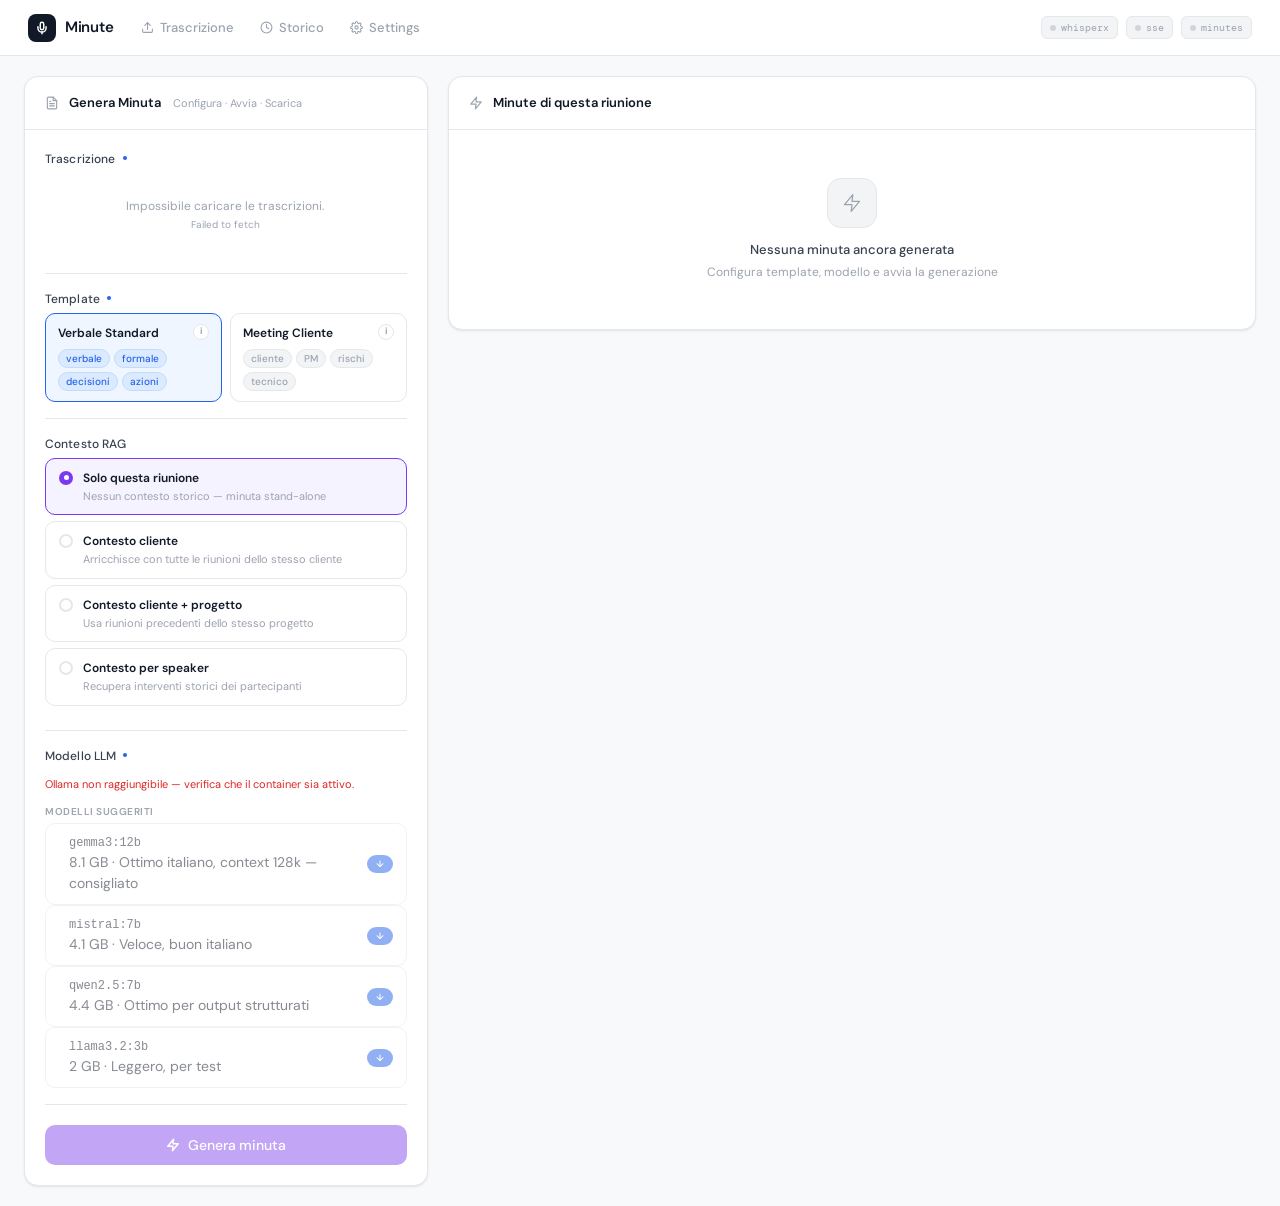
==== commit 26e0d1a8: "UI fix for speaker page" ====
--- a/webform/minutes.html
+++ b/webform/minutes.html
@@ -9,7 +9,7 @@
   <link rel="stylesheet" href="style.css">
   <style>
     /* ── Main ── */
-    main { display: grid; grid-template-columns: 440px 1fr; gap: 24px; padding: 28px; max-width: 1240px; width: 100%; margin: 0 auto; align-items: start; flex: 1; }
+    main { display: grid; grid-template-columns: 1fr 2fr; gap: 20px; padding: 20px 24px; width: 100%; align-items: start; flex: 1; }
 
     /* ── Form ── */
     label { display: block; font-size: 12px; font-weight: 500; color: var(--text-secondary); margin-bottom: 5px; letter-spacing: 0.01em; }
@@ -239,7 +239,7 @@
     @keyframes spin { to { transform: rotate(360deg); } }
 
     @media (max-width: 900px) {
-      main { grid-template-columns: 1fr; padding: 16px; }
+      main { grid-template-columns: 1fr; padding: 14px; }
     }
   </style>
 </head>
--- a/webform/style.css
+++ b/webform/style.css
@@ -2,618 +2,617 @@
    style.css — Ghost in the Meeting — shared stylesheet
    ============================================================ */
 
-*, *::before, *::after { box-sizing: border-box; margin: 0; padding: 0; }
+   *, *::before, *::after { box-sizing: border-box; margin: 0; padding: 0; }
 
-:root {
-  --bg:            #f8f9fb;
-  --surface:       #ffffff;
-  --surface-2:     #f3f4f6;
-  --border:        #e5e7eb;
-  --border-hover:  #d1d5db;
-  --text-primary:  #111827;
-  --text-secondary:#374151;
-  --text-muted:    #9ca3af;
-  --accent:        #2563eb;
-  --accent-light:  #eff6ff;
-  --success:       #16a34a;
-  --success-light: #dcfce7;
-  --warning:       #d97706;
-  --warning-light: #fef3c7;
-  --error:         #dc2626;
-  --error-light:   #fee2e2;
-  --purple:        #7c3aed;
-  --purple-light:  #f5f3ff;
-  --purple-border: #ddd6fe;
-  --radius:        10px;
-  --radius-sm:     6px;
-  --radius-lg:     14px;
-  --shadow-sm:     0 1px 3px rgba(0,0,0,.06), 0 1px 2px rgba(0,0,0,.04);
-  --shadow-md:     0 4px 16px rgba(0,0,0,.08), 0 1px 4px rgba(0,0,0,.04);
-  --shadow-lg:     0 20px 60px rgba(0,0,0,.18);
-}
-
-html, body { height: 100%; }
-body {
-  font-family: 'DM Sans', sans-serif;
-  background: var(--bg);
-  color: var(--text-primary);
-  font-size: 14px;
-  line-height: 1.5;
-}
-
-/* ── Shell ── */
-.app-shell { display: flex; flex-direction: column; min-height: 100vh; }
-
-/* ── Header ── */
-header {
-  background: var(--surface);
-  border-bottom: 1px solid var(--border);
-  display: flex;
-  align-items: center;
-  padding: 0 28px;
-  gap: 0;
-  height: 56px;
-  position: sticky; top: 0; z-index: 10; flex-shrink: 0;
-}
-
-.logo {
-  display: flex; align-items: center; gap: 9px;
-  font-weight: 600; font-size: 15px; letter-spacing: -0.02em;
-  color: var(--text-primary); text-decoration: none;
-  margin-right: 16px; flex-shrink: 0;
-}
-.logo-icon {
-  width: 28px; height: 28px; background: var(--text-primary);
-  border-radius: 8px; display: grid; place-items: center;
-}
-.logo-icon svg { color: white; }
-
-/* ── Top Nav ── */
-.top-nav {
-  display: flex; align-items: center; gap: 2px; flex: 1;
-}
-.nav-link {
-  display: inline-flex; align-items: center; gap: 6px;
-  padding: 6px 12px; font-size: 13px; font-weight: 500;
-  color: var(--text-muted); text-decoration: none;
-  border-radius: var(--radius-sm); transition: all 0.15s;
-  position: relative;
-}
-.nav-link:hover { color: var(--text-primary); background: var(--surface-2); }
-.nav-link.active { color: var(--text-primary); }
-.nav-link.active::after {
-  content: ''; position: absolute; bottom: -11px; left: 0; right: 0;
-  height: 2px; background: var(--accent); border-radius: 2px 2px 0 0;
-}
-
-.header-stack { margin-left: auto; display: flex; align-items: center; gap: 8px; }
-.stack-pill {
-  font-family: 'DM Mono', monospace; font-size: 10px; color: var(--text-muted);
-  background: var(--surface-2); border: 1px solid var(--border);
-  padding: 3px 8px; border-radius: var(--radius-sm);
-  display: flex; align-items: center; gap: 5px;
-}
-.dot { width: 6px; height: 6px; border-radius: 50%; background: var(--border-hover); flex-shrink: 0; }
-.dot.live { background: var(--success); box-shadow: 0 0 0 2px var(--success-light); }
-
-/* ── Page header (inner pages) ── */
-.page-header { padding: 24px 28px 0; max-width: 1200px; margin: 0 auto; width: 100%; }
-.page-back {
-  display: inline-flex; align-items: center; gap: 6px;
-  font-size: 12px; color: var(--text-muted); text-decoration: none;
-  padding: 5px 0; transition: color 0.15s; margin-bottom: 8px;
-}
-.page-back:hover { color: var(--text-primary); }
-.page-title { font-size: 18px; font-weight: 600; letter-spacing: -0.02em; }
-.page-subtitle { font-size: 13px; color: var(--text-muted); margin-top: 2px; }
-.page-job-pill {
-  display: inline-flex; align-items: center; gap: 6px;
-  font-family: 'DM Mono', monospace; font-size: 11px;
-  color: var(--text-secondary); background: var(--surface-2);
-  border: 1px solid var(--border); padding: 4px 10px;
-  border-radius: 20px; margin-top: 8px;
-}
-
-/* ── Main layouts ── */
-main {
-  display: grid; grid-template-columns: 460px 1fr;
-  gap: 24px; padding: 28px;
-  max-width: 1200px; width: 100%; margin: 0 auto;
-  align-items: start; flex: 1;
-}
-main.full-width { grid-template-columns: 1fr; }
-main.page-main {
-  display: flex; flex-direction: column; gap: 20px;
-  padding: 20px 28px 28px; max-width: 1200px;
-  width: 100%; margin: 0 auto; flex: 1;
-}
-main.history-main {
-  display: grid; grid-template-columns: 1fr 420px;
-  gap: 24px; padding: 24px 28px 28px;
-  max-width: 1400px; width: 100%; margin: 0 auto;
-  align-items: start; flex: 1;
-}
-
-/* ── Panel ── */
-.panel {
-  background: var(--surface); border: 1px solid var(--border);
-  border-radius: var(--radius-lg); overflow: hidden;
-  box-shadow: var(--shadow-sm);
-}
-.panel-header {
-  padding: 16px 20px; border-bottom: 1px solid var(--border);
-  display: flex; align-items: center; gap: 10px;
-}
-.panel-title { font-size: 13px; font-weight: 600; color: var(--text-primary); }
-.panel-subtitle { font-size: 11px; color: var(--text-muted); margin-left: 2px; }
-.panel-body { padding: 20px; display: flex; flex-direction: column; gap: 16px; }
-.panel-2col { display: grid; grid-template-columns: 340px 1fr; gap: 0; }
-.panel-2col .panel-left { padding: 20px; border-right: 1px solid var(--border); display: flex; flex-direction: column; gap: 16px; }
-.panel-2col .panel-right { padding: 20px; display: flex; flex-direction: column; gap: 16px; }
-.panel-sticky { position: sticky; top: 72px; }
-
-/* ── Form elements ── */
-.field-group { display: flex; flex-direction: column; }
-.field-row { display: grid; grid-template-columns: 1fr 1fr; gap: 12px; }
-label {
-  display: block; font-size: 12px; font-weight: 500;
-  color: var(--text-secondary); margin-bottom: 5px; letter-spacing: 0.01em;
-}
-.req {
-  display: inline-block; width: 4px; height: 4px;
-  background: var(--accent); border-radius: 50%;
-  margin-left: 4px; vertical-align: middle; transform: translateY(-1px);
-}
-input[type=text], input[type=number], input[type=password], input[type=url],
-input[type=email], select, textarea {
-  width: 100%; padding: 8px 11px; background: var(--surface);
-  border: 1px solid var(--border); border-radius: var(--radius-sm);
-  font-family: 'DM Sans', sans-serif; font-size: 13px; color: var(--text-primary);
-  transition: border-color 0.15s, box-shadow 0.15s; outline: none;
-}
-input:focus, select:focus, textarea:focus {
-  border-color: var(--accent); box-shadow: 0 0 0 3px rgba(37,99,235,.1);
-}
-textarea { resize: vertical; min-height: 70px; line-height: 1.5; }
-.hint { font-size: 11px; color: var(--text-muted); margin-top: 4px; }
-
-/* Password input with eye toggle */
-.input-with-action { position: relative; display: flex; align-items: center; }
-.input-with-action input { padding-right: 38px; }
-.input-eye-btn {
-  position: absolute; right: 9px;
-  background: none; border: none; cursor: pointer;
-  color: var(--text-muted); padding: 4px;
-  border-radius: 4px; display: grid; place-items: center;
-  transition: color 0.15s;
-  line-height: 0;
-}
-.input-eye-btn:hover { color: var(--text-primary); }
-
-/* Settings section */
-.settings-section { padding: 20px; border-bottom: 1px solid var(--border); }
-.settings-section:last-child { border-bottom: none; }
-.settings-section-title {
-  font-size: 11px; font-weight: 700; color: var(--text-muted);
-  text-transform: uppercase; letter-spacing: 0.08em; margin-bottom: 14px;
-  display: flex; align-items: center; gap: 7px;
-}
-.settings-grid { display: flex; flex-direction: column; gap: 12px; }
-.settings-row { display: grid; grid-template-columns: 1fr 1fr; gap: 12px; }
-.settings-save-bar {
-  padding: 14px 20px; border-top: 1px solid var(--border);
-  display: flex; align-items: center; gap: 10px; background: var(--surface-2);
-}
-.save-feedback {
-  font-size: 12px; font-weight: 500;
-  display: inline-flex; align-items: center; gap: 6px;
-}
-.save-feedback.success { color: var(--success); }
-.save-feedback.error   { color: var(--error); }
-
-/* File drop */
-.file-drop {
-  position: relative; border: 1.5px dashed var(--border); border-radius: var(--radius);
-  padding: 20px 16px; text-align: center; cursor: pointer;
-  transition: all 0.15s; background: var(--surface);
-}
-.file-drop:hover, .file-drop.drag-over { border-color: var(--accent); background: var(--accent-light); }
-.file-drop input[type=file] { position: absolute; inset: 0; opacity: 0; cursor: pointer; width: 100%; height: 100%; }
-.file-drop-icon {
-  width: 34px; height: 34px; background: var(--surface-2); border: 1px solid var(--border);
-  border-radius: 9px; display: grid; place-items: center; margin: 0 auto 8px;
-}
-.file-drop-label { font-size: 13px; font-weight: 500; color: var(--text-secondary); }
-.file-drop-label span { color: var(--accent); }
-.file-drop-sub { font-size: 11px; color: var(--text-muted); margin-top: 3px; }
-.file-selected {
-  display: none; align-items: center; gap: 10px;
-  background: var(--accent-light); border: 1px solid #bfdbfe;
-  border-radius: var(--radius); padding: 9px 12px; margin-top: 8px;
-}
-.file-selected.visible { display: flex; }
-.file-selected-name {
-  font-family: 'DM Mono', monospace; font-size: 12px; color: var(--accent);
-  font-weight: 500; flex: 1; overflow: hidden; text-overflow: ellipsis; white-space: nowrap;
-}
-.file-remove {
-  background: none; border: none; cursor: pointer; color: var(--text-muted);
-  padding: 2px; border-radius: 4px; display: grid; place-items: center; flex-shrink: 0;
-}
-
-/* Toggle */
-.toggle-field {
-  display: flex; align-items: center; justify-content: space-between;
-  padding: 10px 13px; background: var(--surface-2); border: 1px solid var(--border);
-  border-radius: var(--radius); cursor: pointer;
-}
-.toggle-label { font-size: 13px; font-weight: 500; color: var(--text-primary); }
-.toggle-desc { font-size: 11px; color: var(--text-muted); margin-top: 1px; }
-.toggle-switch {
-  width: 34px; height: 20px; background: var(--border-hover);
-  border-radius: 20px; position: relative; transition: background 0.2s; flex-shrink: 0;
-}
-.toggle-switch::after {
-  content:''; position: absolute; left: 3px; top: 3px;
-  width: 14px; height: 14px; background: white; border-radius: 50%;
-  transition: transform 0.2s; box-shadow: 0 1px 2px rgba(0,0,0,.2);
-}
-.toggle-switch.on { background: var(--accent); }
-.toggle-switch.on::after { transform: translateX(14px); }
-
-/* Buttons */
-.btn-submit {
-  width: 100%; padding: 11px 20px; background: var(--text-primary);
-  color: white; border: none; border-radius: var(--radius);
-  font-family: 'DM Sans', sans-serif; font-size: 14px; font-weight: 500;
-  cursor: pointer; transition: all 0.15s;
-  display: flex; align-items: center; justify-content: center; gap: 8px;
-  letter-spacing: -0.01em;
-}
-.btn-submit:hover { background: #1f2937; transform: translateY(-1px); box-shadow: 0 4px 12px rgba(0,0,0,.15); }
-.btn-submit:disabled { opacity: 0.45; cursor: not-allowed; transform: none; box-shadow: none; }
-.btn-submit .spinner { display: none; width: 14px; height: 14px; border: 2px solid rgba(255,255,255,.3); border-top-color: white; border-radius: 50%; animation: spin 0.6s linear infinite; }
-.btn-submit.loading .spinner { display: block; }
-.btn-submit.loading .btn-icon, .btn-submit.loading .btn-text { opacity: 0.7; }
-
-.btn-secondary {
-  padding: 8px 16px; background: var(--surface); color: var(--text-secondary);
-  border: 1px solid var(--border); border-radius: var(--radius);
-  font-family: 'DM Sans', sans-serif; font-size: 13px; font-weight: 500;
-  cursor: pointer; transition: all 0.15s;
-  display: inline-flex; align-items: center; gap: 7px;
-}
-.btn-secondary:hover { background: var(--surface-2); border-color: var(--border-hover); }
-
-.btn-accent {
-  padding: 9px 18px; background: var(--accent); color: white;
-  border: none; border-radius: var(--radius);
-  font-family: 'DM Sans', sans-serif; font-size: 13px; font-weight: 500;
-  cursor: pointer; transition: all 0.15s;
-  display: inline-flex; align-items: center; gap: 7px;
-}
-.btn-accent:hover { background: #1d4ed8; transform: translateY(-1px); box-shadow: 0 4px 12px rgba(37,99,235,.3); }
-.btn-accent:disabled { opacity: 0.45; cursor: not-allowed; transform: none; box-shadow: none; }
-
-.btn-action {
-  display: inline-flex; align-items: center; gap: 6px;
-  padding: 6px 12px; font-size: 12px; font-weight: 500;
-  color: var(--text-secondary); background: var(--surface-2);
-  border: 1px solid var(--border); border-radius: var(--radius-sm);
-  cursor: pointer; text-decoration: none; transition: all 0.12s;
-  font-family: 'DM Sans', sans-serif;
-}
-.btn-action:hover { background: var(--surface); border-color: var(--border-hover); color: var(--text-primary); }
-.btn-action svg { flex-shrink: 0; }
-
-.btn-stop {
-  display: inline-flex; align-items: center; gap: 6px;
-  padding: 6px 13px; background: var(--error-light); color: var(--error);
-  border: 1px solid #fecaca; border-radius: var(--radius-sm);
-  font-family: 'DM Sans', sans-serif; font-size: 12px; font-weight: 600;
-  cursor: pointer; transition: all 0.15s; margin-top: 12px;
-}
-.btn-stop:hover:not(:disabled) { background: #fecaca; }
-.btn-stop:disabled { opacity: 0.45; cursor: not-allowed; }
-
-.btn-resume {
-  display: inline-flex; align-items: center; gap: 6px;
-  padding: 5px 12px; background: var(--purple-light); color: var(--purple);
-  border: 1px solid var(--purple-border); border-radius: var(--radius-sm);
-  font-family: 'DM Sans', sans-serif; font-size: 12px; font-weight: 600;
-  cursor: pointer; transition: all 0.15s;
-}
-.btn-resume:hover:not(:disabled) { background: #ede9fe; }
-.btn-resume:disabled { opacity: 0.45; cursor: not-allowed; }
-
-.btn-delete {
-  display: inline-flex; align-items: center; gap: 6px;
-  padding: 5px 12px; background: var(--surface-2); color: var(--text-muted);
-  border: 1px solid var(--border); border-radius: var(--radius-sm);
-  font-family: 'DM Sans', sans-serif; font-size: 12px; font-weight: 500;
-  cursor: pointer; transition: all 0.15s;
-}
-.btn-delete:hover:not(:disabled) { background: var(--error-light); color: var(--error); border-color: #fecaca; }
-.btn-delete:disabled { opacity: 0.45; cursor: not-allowed; }
-
-/* Status badges */
-.status-badge {
-  display: inline-flex; align-items: center; gap: 5px;
-  padding: 3px 9px; border-radius: 20px;
-  font-size: 11px; font-weight: 600; letter-spacing: 0.03em; text-transform: uppercase;
-}
-.status-badge .dot { width: 5px; height: 5px; border-radius: 50%; flex-shrink: 0; }
-.status-badge.pending   { background: var(--warning-light); color: var(--warning); }
-.status-badge.pending   .dot { background: var(--warning); }
-.status-badge.working   { background: var(--accent-light);  color: var(--accent); }
-.status-badge.working   .dot { background: var(--accent); animation: pulse-dot 1s ease-in-out infinite; }
-.status-badge.completed { background: var(--success-light); color: var(--success); }
-.status-badge.completed .dot { background: var(--success); }
-.status-badge.failed    { background: var(--error-light);   color: var(--error); }
-.status-badge.failed    .dot { background: var(--error); }
-.status-badge.paused    { background: var(--purple-light);  color: var(--purple); }
-.status-badge.paused    .dot { background: var(--purple); }
-.status-badge.deleted   { background: var(--surface-2);     color: var(--text-muted); }
-.status-badge.deleted   .dot { background: var(--text-muted); }
-
-/* Stream badge */
-.stream-badge { font-size: 10px; font-weight: 600; padding: 2px 8px; border-radius: 20px; letter-spacing: 0.03em; }
-.stream-live       { background: var(--success-light); color: var(--success); }
-.stream-connecting { background: var(--warning-light); color: var(--warning); }
-.stream-idle       { background: var(--surface-2);     color: var(--text-muted); }
-.stream-error      { background: var(--error-light);   color: var(--error); }
-
-/* Status/current sections */
-.status-empty {
-  display: flex; flex-direction: column; align-items: center;
-  justify-content: center; padding: 48px 20px; text-align: center;
-}
-.status-empty-icon {
-  width: 50px; height: 50px; background: var(--surface-2); border: 1px solid var(--border);
-  border-radius: 14px; display: grid; place-items: center; margin-bottom: 12px;
-}
-.status-empty-title { font-size: 13px; font-weight: 500; color: var(--text-secondary); margin-bottom: 4px; }
-.status-empty-sub   { font-size: 12px; color: var(--text-muted); }
-
-.current-section { padding: 16px 20px; }
-.section-header { display: flex; align-items: center; gap: 8px; margin-bottom: 14px; }
-.section-label-text { font-size: 10px; font-weight: 600; color: var(--text-muted); text-transform: uppercase; letter-spacing: 0.07em; }
-.badge-new { background: var(--accent); color: white; font-size: 9px; font-weight: 700; padding: 1px 7px; border-radius: 20px; letter-spacing: 0.05em; animation: pulse-badge 1.5s ease-in-out infinite; }
-.job-title { font-size: 13px; font-weight: 600; color: var(--text-primary); line-height: 1.4; margin-bottom: 8px; }
-.current-dates { display: flex; gap: 20px; margin: 12px 0 0; }
-.date-item { display: flex; flex-direction: column; gap: 2px; }
-.date-label { font-size: 10px; font-weight: 600; color: var(--text-muted); text-transform: uppercase; letter-spacing: 0.05em; }
-.date-value { font-family: 'DM Mono', monospace; font-size: 11px; color: var(--text-secondary); }
-
-.progress-section { padding: 14px 20px; border-top: 1px solid var(--border); }
-.progress-header { display: flex; align-items: center; justify-content: space-between; margin-bottom: 10px; }
-.progress-label { font-size: 10px; font-weight: 600; color: var(--text-muted); text-transform: uppercase; letter-spacing: 0.07em; }
-.step-chip { font-family: 'DM Mono', monospace; font-size: 10px; color: var(--text-muted); background: var(--surface-2); border: 1px solid var(--border); padding: 2px 7px; border-radius: 4px; }
-.progress-track { height: 5px; background: var(--surface-2); border-radius: 99px; overflow: hidden; }
-.progress-fill { height: 100%; background: var(--accent); border-radius: 99px; transition: width 0.6s ease; }
-.progress-fill.indeterminate { width: 40%; animation: indeterminate 1.4s ease-in-out infinite; }
-.progress-fill.paused-bar { background: var(--purple) !important; }
-
-.pipeline-section { padding: 14px 20px; border-top: 1px solid var(--border); }
-.section-label { font-size: 10px; font-weight: 600; color: var(--text-muted); text-transform: uppercase; letter-spacing: 0.07em; margin-bottom: 10px; }
-.steps-list { display: flex; flex-direction: column; gap: 1px; }
-.step-item { display: flex; align-items: center; gap: 11px; padding: 7px 9px; border-radius: var(--radius-sm); transition: background 0.1s; }
-.step-item.active { background: var(--accent-light); }
-.step-item.pending { opacity: 0.35; }
-.step-icon { width: 18px; height: 18px; border-radius: 50%; display: grid; place-items: center; flex-shrink: 0; }
-.done-i   { background: var(--success-light); }
-.active-i { background: var(--accent-light); animation: pulse-icon 1.2s ease-in-out infinite; }
-.pending-i { background: var(--surface-2); }
-.step-name { font-size: 12px; font-weight: 500; color: var(--text-secondary); }
-.step-item.active .step-name { color: var(--accent); font-weight: 600; }
-
-/* Paused warning */
-.paused-warning {
-  display: flex; align-items: flex-start; gap: 9px;
-  background: var(--purple-light); border: 1px solid var(--purple-border);
-  border-radius: var(--radius); padding: 11px 13px;
-}
-.paused-warning-text { font-size: 12px; color: #5b21b6; line-height: 1.5; }
-.paused-warning-text strong { display: block; font-weight: 600; margin-bottom: 2px; }
-
-/* History (shared between index active list + history page) */
-.history-section { padding: 0 20px 16px; border-top: 1px solid var(--border); }
-.history-header { padding: 14px 0 10px; }
-.hist-row { border-radius: var(--radius); border: 1px solid transparent; overflow: hidden; margin-bottom: 4px; transition: border-color 0.12s; }
-.hist-row.open { border-color: var(--border); }
-.hist-row-header { display: flex; align-items: center; gap: 10px; padding: 10px 12px; border-radius: var(--radius); transition: background 0.12s; }
-.hist-row-header:hover, .hist-row.open .hist-row-header { background: var(--surface-2); }
-.hist-row.active-job { border-color: var(--accent); }
-.hist-row.active-job .hist-row-header { background: var(--accent-light); }
-.hist-row-info { flex: 1; min-width: 0; }
-.hist-row-name { font-size: 12px; font-weight: 500; display: block; white-space: nowrap; overflow: hidden; text-overflow: ellipsis; }
-.hist-chevron { color: var(--text-muted); transition: transform 0.2s; flex-shrink: 0; }
-.hist-row.open .hist-chevron { transform: rotate(90deg); }
-.hist-accordion { display: none; padding: 4px 12px 12px; }
-.hist-row.open .hist-accordion { display: block; }
-.hist-meta { display: flex; flex-direction: column; gap: 5px; margin-bottom: 10px; }
-.hist-meta-row { display: flex; align-items: center; gap: 8px; }
-.hist-meta-label { font-size: 10px; font-weight: 600; color: var(--text-muted); text-transform: uppercase; letter-spacing: 0.05em; min-width: 72px; }
-.hist-meta-value { font-family: 'DM Mono', monospace; font-size: 11px; color: var(--text-secondary); }
-
-/* Result links */
-.result-link {
-  display: flex; align-items: center; gap: 10px;
-  padding: 10px 13px; border: 1px solid var(--border); border-radius: var(--radius);
-  text-decoration: none; color: var(--text-primary); transition: all 0.15s;
-  margin-bottom: 8px; background: var(--surface);
-}
-.result-link:last-child { margin-bottom: 0; }
-.result-link:hover { border-color: var(--accent); background: var(--accent-light); }
-.result-icon { width: 30px; height: 30px; border-radius: 8px; display: grid; place-items: center; flex-shrink: 0; }
-.result-icon.json { background: #fff7ed; }
-.result-icon.txt  { background: #f0fdf4; }
-.result-icon.md   { background: var(--accent-light); }
-.result-name { font-size: 12px; font-weight: 600; color: var(--text-primary); }
-.result-meta { font-size: 11px; color: var(--text-muted); margin-top: 1px; }
-
-/* File stack (history): lista file per trascrizione */
-.file-stack { margin: 12px 0; }
-.file-stack-title { font-size: 10px; font-weight: 600; color: var(--text-muted); text-transform: uppercase; letter-spacing: 0.07em; margin-bottom: 8px; }
-.file-stack-row {
-  display: flex; align-items: center; gap: 10px;
-  padding: 8px 12px; border: 1px solid var(--border); border-radius: var(--radius-sm);
-  margin-bottom: 6px; background: var(--surface); transition: border-color 0.12s;
-}
-.file-stack-row:last-child { margin-bottom: 0; }
-.file-stack-row:hover { border-color: var(--border-hover); }
-.file-stack-icon { width: 28px; height: 28px; border-radius: 6px; display: grid; place-items: center; flex-shrink: 0; }
-.file-stack-icon.json { background: #fff7ed; }
-.file-stack-icon.txt  { background: #f0fdf4; }
-.file-stack-icon.md   { background: var(--purple-light); }
-.file-stack-icon.audio { background: var(--surface-2); }
-.file-stack-name { font-size: 12px; font-weight: 500; color: var(--text-primary); flex: 1; min-width: 0; overflow: hidden; text-overflow: ellipsis; white-space: nowrap; }
-.file-stack-actions { display: flex; gap: 6px; flex-shrink: 0; }
-.file-stack-actions .btn-action { padding: 4px 10px; font-size: 11px; }
-
-/* Error / info boxes */
-.error-box { background: var(--error-light); border: 1px solid #fecaca; border-radius: var(--radius); padding: 14px 16px; }
-.error-title { font-size: 12px; font-weight: 600; color: var(--error); margin-bottom: 4px; }
-.error-msg { font-family: 'DM Mono', monospace; font-size: 11px; color: #b91c1c; line-height: 1.5; }
-.info-box { background: var(--accent-light); border: 1px solid #bfdbfe; border-radius: var(--radius); padding: 12px 14px; display: flex; gap: 10px; }
-.info-box-text { font-size: 12px; color: #1e40af; line-height: 1.5; }
-
-/* Misc badges */
-.header-badge { font-size: 11px; font-weight: 500; padding: 2px 8px; background: var(--accent-light); color: var(--accent); border-radius: 20px; letter-spacing: 0.01em; }
-.badge-soon { font-size: 9px; font-weight: 700; padding: 1px 6px; border-radius: 3px; background: var(--warning-light); color: var(--warning); letter-spacing: 0.05em; text-transform: uppercase; }
-
-/* Markdown preview */
-.md-preview { font-size: 13px; line-height: 1.7; color: var(--text-secondary); }
-.md-preview h1 { font-size: 16px; font-weight: 600; color: var(--text-primary); margin: 0 0 12px; }
-.md-preview h2 { font-size: 14px; font-weight: 600; color: var(--text-primary); margin: 16px 0 6px; border-bottom: 1px solid var(--border); padding-bottom: 4px; }
-.md-preview h3 { font-size: 13px; font-weight: 600; color: var(--text-primary); margin: 12px 0 4px; }
-.md-preview h4 { font-size: 12px; font-weight: 600; color: var(--text-secondary); margin: 10px 0 4px; }
-.md-preview p  { margin: 0 0 8px; }
-.md-preview table { width: 100%; border-collapse: collapse; margin: 8px 0; font-size: 12px; }
-.md-preview th { background: var(--surface-2); padding: 6px 10px; text-align: left; font-weight: 600; border: 1px solid var(--border); }
-.md-preview td { padding: 6px 10px; border: 1px solid var(--border); }
-.md-preview ul, .md-preview ol { padding-left: 18px; margin: 0 0 8px; }
-.md-preview li { margin: 2px 0; }
-.md-preview hr { border: none; border-top: 1px solid var(--border); margin: 12px 0; }
-.md-preview strong { font-weight: 600; color: var(--text-primary); }
-.md-preview em { font-style: italic; }
-.md-preview blockquote { border-left: 3px solid var(--border); padding-left: 12px; color: var(--text-muted); margin: 8px 0; }
-.md-preview code { font-family: 'DM Mono', monospace; font-size: 11px; background: var(--surface-2); padding: 1px 5px; border-radius: 3px; }
-.md-preview pre { background: var(--surface-2); border: 1px solid var(--border); border-radius: var(--radius-sm); padding: 10px 12px; overflow-x: auto; margin: 8px 0; }
-.md-preview pre code { background: none; padding: 0; }
-
-/* Viewer panel (history) */
-.viewer-empty {
-  display: flex; flex-direction: column; align-items: center;
-  justify-content: center; gap: 10px; padding: 60px 20px; text-align: center;
-}
-.viewer-empty-icon {
-  width: 44px; height: 44px; background: var(--surface-2); border: 1px solid var(--border);
-  border-radius: 12px; display: grid; place-items: center;
-}
-.viewer-empty-text { font-size: 13px; color: var(--text-muted); }
-.viewer-tabs { display: flex; border-bottom: 1px solid var(--border); padding: 0 16px; gap: 2px; }
-.viewer-tab {
-  padding: 10px 14px; font-size: 12px; font-weight: 500; color: var(--text-muted);
-  cursor: pointer; border-bottom: 2px solid transparent; margin-bottom: -1px;
-  transition: color 0.15s; display: inline-flex; align-items: center; gap: 6px;
-}
-.viewer-tab:hover { color: var(--text-primary); }
-.viewer-tab.active { color: var(--accent); border-bottom-color: var(--accent); }
-.viewer-body { padding: 16px; overflow-y: auto; max-height: calc(100vh - 220px); min-height: 300px; }
-.viewer-plain { font-family: 'DM Mono', monospace; font-size: 12px; line-height: 1.7; color: var(--text-secondary); white-space: pre-wrap; word-break: break-word; }
-.viewer-actions {
-  padding: 10px 16px; border-top: 1px solid var(--border);
-  display: flex; align-items: center; gap: 8px; background: var(--surface-2);
-}
-.viewer-title {
-  font-size: 12px; font-weight: 600; color: var(--text-primary);
-  flex: 1; white-space: nowrap; overflow: hidden; text-overflow: ellipsis;
-}
-
-/* Transcript viewer */
-.transcript-block { border: 1px solid var(--border); border-radius: var(--radius); overflow: hidden; }
-.transcript-body { padding: 16px; max-height: 400px; overflow-y: auto; font-size: 12px; line-height: 1.8; color: var(--text-secondary); }
-.transcript-speaker { display: inline-flex; align-items: center; gap: 6px; font-family: 'DM Mono', monospace; font-size: 10px; font-weight: 600; color: var(--accent); background: var(--accent-light); border: 1px solid #bfdbfe; padding: 2px 8px; border-radius: 4px; margin: 10px 0 4px; }
-.transcript-time { color: var(--text-muted); font-weight: 400; }
-.transcript-text { display: block; padding: 2px 0 4px; color: var(--text-secondary); }
-
-/* Speaker cards */
-.speaker-card { border: 1px solid var(--border); border-radius: var(--radius); padding: 14px 16px; background: var(--surface); transition: border-color 0.15s; }
-.speaker-card:hover { border-color: var(--border-hover); }
-.speaker-card-header { display: flex; align-items: center; gap: 10px; margin-bottom: 10px; }
-.speaker-avatar { width: 32px; height: 32px; border-radius: 50%; background: var(--surface-2); border: 1px solid var(--border); display: grid; place-items: center; font-family: 'DM Mono', monospace; font-size: 10px; font-weight: 600; color: var(--text-muted); flex-shrink: 0; }
-.speaker-id { font-family: 'DM Mono', monospace; font-size: 12px; font-weight: 600; color: var(--text-primary); }
-.speaker-stats { font-size: 11px; color: var(--text-muted); margin-top: 1px; }
-.speaker-card-mapped .speaker-avatar { background: var(--accent-light); border-color: #bfdbfe; color: var(--accent); }
-.suggestions-list { display: flex; flex-wrap: wrap; gap: 5px; margin-top: 6px; }
-.suggestion-pill { font-size: 11px; padding: 2px 9px; background: var(--surface-2); border: 1px solid var(--border); border-radius: 20px; cursor: pointer; transition: all 0.12s; color: var(--text-secondary); }
-.suggestion-pill:hover { background: var(--accent-light); border-color: var(--accent); color: var(--accent); }
-
-/* Model selector */
-.model-card { border: 1px solid var(--border); border-radius: var(--radius); padding: 12px 14px; cursor: pointer; transition: all 0.15s; display: flex; align-items: center; gap: 12px; }
-.model-card:hover { border-color: var(--border-hover); }
-.model-card.selected { border-color: var(--accent); background: var(--accent-light); }
-.model-radio { width: 16px; height: 16px; border-radius: 50%; border: 2px solid var(--border); display: grid; place-items: center; flex-shrink: 0; transition: all 0.15s; }
-.model-card.selected .model-radio { border-color: var(--accent); background: var(--accent); }
-.model-card.selected .model-radio::after { content:''; width: 6px; height: 6px; border-radius: 50%; background: white; }
-.model-name { font-size: 13px; font-weight: 500; color: var(--text-primary); font-family: 'DM Mono', monospace; }
-.model-size { font-size: 11px; color: var(--text-muted); margin-top: 1px; }
-
-/* Generation status */
-.gen-status { display: flex; flex-direction: column; gap: 10px; align-items: center; justify-content: center; padding: 40px 20px; text-align: center; }
-.gen-spinner { width: 32px; height: 32px; border: 3px solid var(--border); border-top-color: var(--accent); border-radius: 50%; animation: spin 0.8s linear infinite; }
-.gen-status-text { font-size: 13px; font-weight: 500; color: var(--text-secondary); }
-.gen-status-sub { font-size: 12px; color: var(--text-muted); }
-
-/* Delete modal */
-.del-overlay {
-  position: fixed; inset: 0; z-index: 200;
-  background: rgba(0,0,0,.35); backdrop-filter: blur(2px);
-  display: flex; align-items: center; justify-content: center;
-  animation: fadeIn .15s ease;
-}
-.del-modal {
-  background: var(--surface); border: 1px solid var(--border);
-  border-radius: var(--radius-lg); box-shadow: var(--shadow-lg);
-  width: 100%; max-width: 400px; margin: 16px;
-  animation: slideUp .18s ease;
-}
-.del-modal-header { padding: 18px 20px 14px; border-bottom: 1px solid var(--border); display: flex; align-items: flex-start; justify-content: space-between; gap: 12px; }
-.del-modal-title { font-size: 14px; font-weight: 600; color: var(--text-primary); }
-.del-modal-sub   { font-size: 12px; color: var(--text-muted); margin-top: 2px; }
-.del-modal-close { background: none; border: none; cursor: pointer; color: var(--text-muted); padding: 2px; border-radius: 4px; flex-shrink: 0; margin-top: -2px; }
-.del-modal-close:hover { color: var(--text-primary); background: var(--surface-2); }
-.del-modal-body  { padding: 14px 20px; display: flex; flex-direction: column; gap: 6px; }
-.del-opt { display: flex; align-items: flex-start; gap: 12px; padding: 11px 13px; border: 1px solid var(--border); border-radius: var(--radius); cursor: pointer; transition: all .12s; background: var(--surface); text-align: left; width: 100%; font-family: 'DM Sans', sans-serif; }
-.del-opt:hover { border-color: #fca5a5; background: #fff5f5; }
-.del-opt-icon  { width: 30px; height: 30px; border-radius: 8px; background: var(--error-light); display: grid; place-items: center; flex-shrink: 0; margin-top: 1px; }
-.del-opt-label { font-size: 13px; font-weight: 600; color: var(--text-primary); }
-.del-opt-desc  { font-size: 11px; color: var(--text-muted); margin-top: 2px; line-height: 1.4; }
-.del-opt.danger .del-opt-icon  { background: #fee2e2; }
-.del-opt.danger .del-opt-label { color: var(--error); }
-.del-opt.danger:hover { border-color: var(--error); background: #fff1f1; }
-.del-modal-footer { padding: 12px 20px; border-top: 1px solid var(--border); display: flex; justify-content: flex-end; }
-.del-cancel { background: none; border: 1px solid var(--border); border-radius: var(--radius-sm); padding: 6px 14px; font-size: 12px; font-weight: 500; color: var(--text-secondary); cursor: pointer; font-family: 'DM Sans', sans-serif; transition: all .12s; }
-.del-cancel:hover { background: var(--surface-2); }
-.del-modal-status { padding: 16px 20px; font-size: 12px; color: var(--text-muted); text-align: center; }
-
-/* Animations */
-@keyframes spin { to { transform: rotate(360deg); } }
-@keyframes indeterminate { 0%{transform:translateX(-100%)} 100%{transform:translateX(350%)} }
-@keyframes pulse-badge { 0%,100%{opacity:1} 50%{opacity:0.55} }
-@keyframes pulse-dot { 0%,100%{opacity:1} 50%{opacity:0.4} }
-@keyframes pulse-icon { 0%,100%{box-shadow:0 0 0 0 rgba(37,99,235,.3)} 50%{box-shadow:0 0 0 4px rgba(37,99,235,.1)} }
-@keyframes fadeIn { from{opacity:0} to{opacity:1} }
-@keyframes slideUp { from{transform:translateY(10px);opacity:0} to{transform:translateY(0);opacity:1} }
-
-@media (max-width: 1000px) {
-  main.history-main { grid-template-columns: 1fr; }
-}
-@media (max-width: 900px) {
-  main { grid-template-columns: 1fr; padding: 16px; }
-  main.history-main { padding: 16px; }
-  .panel-2col { grid-template-columns: 1fr; }
-  .panel-2col .panel-left { border-right: none; border-bottom: 1px solid var(--border); }
-  .top-nav .nav-link span { display: none; }
-}
+   :root {
+     --bg:            #f8f9fb;
+     --surface:       #ffffff;
+     --surface-2:     #f3f4f6;
+     --border:        #e5e7eb;
+     --border-hover:  #d1d5db;
+     --text-primary:  #111827;
+     --text-secondary:#374151;
+     --text-muted:    #9ca3af;
+     --accent:        #2563eb;
+     --accent-light:  #eff6ff;
+     --success:       #16a34a;
+     --success-light: #dcfce7;
+     --warning:       #d97706;
+     --warning-light: #fef3c7;
+     --error:         #dc2626;
+     --error-light:   #fee2e2;
+     --purple:        #7c3aed;
+     --purple-light:  #f5f3ff;
+     --purple-border: #ddd6fe;
+     --radius:        10px;
+     --radius-sm:     6px;
+     --radius-lg:     14px;
+     --shadow-sm:     0 1px 3px rgba(0,0,0,.06), 0 1px 2px rgba(0,0,0,.04);
+     --shadow-md:     0 4px 16px rgba(0,0,0,.08), 0 1px 4px rgba(0,0,0,.04);
+     --shadow-lg:     0 20px 60px rgba(0,0,0,.18);
+   }
+   
+   html, body { height: 100%; }
+   body {
+     font-family: 'DM Sans', sans-serif;
+     background: var(--bg);
+     color: var(--text-primary);
+     font-size: 14px;
+     line-height: 1.5;
+   }
+   
+   /* ── Shell ── */
+   .app-shell { display: flex; flex-direction: column; min-height: 100vh; }
+   
+   /* ── Header ── */
+   header {
+     background: var(--surface);
+     border-bottom: 1px solid var(--border);
+     display: flex;
+     align-items: center;
+     padding: 0 28px;
+     gap: 0;
+     height: 56px;
+     position: sticky; top: 0; z-index: 10; flex-shrink: 0;
+   }
+   
+   .logo {
+     display: flex; align-items: center; gap: 9px;
+     font-weight: 600; font-size: 15px; letter-spacing: -0.02em;
+     color: var(--text-primary); text-decoration: none;
+     margin-right: 16px; flex-shrink: 0;
+   }
+   .logo-icon {
+     width: 28px; height: 28px; background: var(--text-primary);
+     border-radius: 8px; display: grid; place-items: center;
+   }
+   .logo-icon svg { color: white; }
+   
+   /* ── Top Nav ── */
+   .top-nav {
+     display: flex; align-items: center; gap: 2px; flex: 1;
+   }
+   .nav-link {
+     display: inline-flex; align-items: center; gap: 6px;
+     padding: 6px 12px; font-size: 13px; font-weight: 500;
+     color: var(--text-muted); text-decoration: none;
+     border-radius: var(--radius-sm); transition: all 0.15s;
+     position: relative;
+   }
+   .nav-link:hover { color: var(--text-primary); background: var(--surface-2); }
+   .nav-link.active { color: var(--text-primary); }
+   .nav-link.active::after {
+     content: ''; position: absolute; bottom: -11px; left: 0; right: 0;
+     height: 2px; background: var(--accent); border-radius: 2px 2px 0 0;
+   }
+   
+   .header-stack { margin-left: auto; display: flex; align-items: center; gap: 8px; }
+   .stack-pill {
+     font-family: 'DM Mono', monospace; font-size: 10px; color: var(--text-muted);
+     background: var(--surface-2); border: 1px solid var(--border);
+     padding: 3px 8px; border-radius: var(--radius-sm);
+     display: flex; align-items: center; gap: 5px;
+   }
+   .dot { width: 6px; height: 6px; border-radius: 50%; background: var(--border-hover); flex-shrink: 0; }
+   .dot.live { background: var(--success); box-shadow: 0 0 0 2px var(--success-light); }
+   
+   /* ── Page header (inner pages) ── */
+   .page-header { padding: 20px 24px 0; width: 100%; }
+   .page-back {
+     display: inline-flex; align-items: center; gap: 6px;
+     font-size: 12px; color: var(--text-muted); text-decoration: none;
+     padding: 5px 0; transition: color 0.15s; margin-bottom: 8px;
+   }
+   .page-back:hover { color: var(--text-primary); }
+   .page-title { font-size: 18px; font-weight: 600; letter-spacing: -0.02em; }
+   .page-subtitle { font-size: 13px; color: var(--text-muted); margin-top: 2px; }
+   .page-job-pill {
+     display: inline-flex; align-items: center; gap: 6px;
+     font-family: 'DM Mono', monospace; font-size: 11px;
+     color: var(--text-secondary); background: var(--surface-2);
+     border: 1px solid var(--border); padding: 4px 10px;
+     border-radius: 20px; margin-top: 8px;
+   }
+   
+   /* ── Main layouts ── */
+   main {
+     display: grid; grid-template-columns: 1fr 2fr;
+     gap: 20px; padding: 20px 24px;
+     width: 100%; align-items: start; flex: 1;
+   }
+   main.full-width { grid-template-columns: 1fr; }
+   main.page-main {
+     display: flex; flex-direction: column; gap: 20px;
+     padding: 20px 24px; width: 100%; flex: 1; max-width: 1000px;
+   }
+   main.history-main {
+     display: grid; grid-template-columns: 1fr 2fr;
+     gap: 20px; padding: 20px 24px;
+     width: 100%; align-items: start; flex: 1;
+   }
+   
+   /* ── Panel ── */
+   .panel {
+     background: var(--surface); border: 1px solid var(--border);
+     border-radius: var(--radius-lg); overflow: hidden;
+     box-shadow: var(--shadow-sm);
+   }
+   .panel-header {
+     padding: 16px 20px; border-bottom: 1px solid var(--border);
+     display: flex; align-items: center; gap: 10px;
+   }
+   .panel-title { font-size: 13px; font-weight: 600; color: var(--text-primary); }
+   .panel-subtitle { font-size: 11px; color: var(--text-muted); margin-left: 2px; }
+   .panel-body { padding: 20px; display: flex; flex-direction: column; gap: 16px; }
+   .panel-2col { display: grid; grid-template-columns: 340px 1fr; gap: 0; }
+   .panel-2col .panel-left { padding: 20px; border-right: 1px solid var(--border); display: flex; flex-direction: column; gap: 16px; }
+   .panel-2col .panel-right { padding: 20px; display: flex; flex-direction: column; gap: 16px; }
+   .panel-sticky { position: sticky; top: 72px; }
+   
+   /* ── Form elements ── */
+   .field-group { display: flex; flex-direction: column; }
+   .field-row { display: grid; grid-template-columns: 1fr 1fr; gap: 12px; }
+   label {
+     display: block; font-size: 12px; font-weight: 500;
+     color: var(--text-secondary); margin-bottom: 5px; letter-spacing: 0.01em;
+   }
+   .req {
+     display: inline-block; width: 4px; height: 4px;
+     background: var(--accent); border-radius: 50%;
+     margin-left: 4px; vertical-align: middle; transform: translateY(-1px);
+   }
+   input[type=text], input[type=number], input[type=password], input[type=url],
+   input[type=email], select, textarea {
+     width: 100%; padding: 8px 11px; background: var(--surface);
+     border: 1px solid var(--border); border-radius: var(--radius-sm);
+     font-family: 'DM Sans', sans-serif; font-size: 13px; color: var(--text-primary);
+     transition: border-color 0.15s, box-shadow 0.15s; outline: none;
+   }
+   input:focus, select:focus, textarea:focus {
+     border-color: var(--accent); box-shadow: 0 0 0 3px rgba(37,99,235,.1);
+   }
+   textarea { resize: vertical; min-height: 70px; line-height: 1.5; }
+   .hint { font-size: 11px; color: var(--text-muted); margin-top: 4px; }
+   
+   /* Password input with eye toggle */
+   .input-with-action { position: relative; display: flex; align-items: center; }
+   .input-with-action input { padding-right: 38px; }
+   .input-eye-btn {
+     position: absolute; right: 9px;
+     background: none; border: none; cursor: pointer;
+     color: var(--text-muted); padding: 4px;
+     border-radius: 4px; display: grid; place-items: center;
+     transition: color 0.15s;
+     line-height: 0;
+   }
+   .input-eye-btn:hover { color: var(--text-primary); }
+   
+   /* Settings section */
+   .settings-section { padding: 20px; border-bottom: 1px solid var(--border); }
+   .settings-section:last-child { border-bottom: none; }
+   .settings-section-title {
+     font-size: 11px; font-weight: 700; color: var(--text-muted);
+     text-transform: uppercase; letter-spacing: 0.08em; margin-bottom: 14px;
+     display: flex; align-items: center; gap: 7px;
+   }
+   .settings-grid { display: flex; flex-direction: column; gap: 12px; }
+   .settings-row { display: grid; grid-template-columns: 1fr 1fr; gap: 12px; }
+   .settings-save-bar {
+     padding: 14px 20px; border-top: 1px solid var(--border);
+     display: flex; align-items: center; gap: 10px; background: var(--surface-2);
+   }
+   .save-feedback {
+     font-size: 12px; font-weight: 500;
+     display: inline-flex; align-items: center; gap: 6px;
+   }
+   .save-feedback.success { color: var(--success); }
+   .save-feedback.error   { color: var(--error); }
+   
+   /* File drop */
+   .file-drop {
+     position: relative; border: 1.5px dashed var(--border); border-radius: var(--radius);
+     padding: 20px 16px; text-align: center; cursor: pointer;
+     transition: all 0.15s; background: var(--surface);
+   }
+   .file-drop:hover, .file-drop.drag-over { border-color: var(--accent); background: var(--accent-light); }
+   .file-drop input[type=file] { position: absolute; inset: 0; opacity: 0; cursor: pointer; width: 100%; height: 100%; }
+   .file-drop-icon {
+     width: 34px; height: 34px; background: var(--surface-2); border: 1px solid var(--border);
+     border-radius: 9px; display: grid; place-items: center; margin: 0 auto 8px;
+   }
+   .file-drop-label { font-size: 13px; font-weight: 500; color: var(--text-secondary); }
+   .file-drop-label span { color: var(--accent); }
+   .file-drop-sub { font-size: 11px; color: var(--text-muted); margin-top: 3px; }
+   .file-selected {
+     display: none; align-items: center; gap: 10px;
+     background: var(--accent-light); border: 1px solid #bfdbfe;
+     border-radius: var(--radius); padding: 9px 12px; margin-top: 8px;
+   }
+   .file-selected.visible { display: flex; }
+   .file-selected-name {
+     font-family: 'DM Mono', monospace; font-size: 12px; color: var(--accent);
+     font-weight: 500; flex: 1; overflow: hidden; text-overflow: ellipsis; white-space: nowrap;
+   }
+   .file-remove {
+     background: none; border: none; cursor: pointer; color: var(--text-muted);
+     padding: 2px; border-radius: 4px; display: grid; place-items: center; flex-shrink: 0;
+   }
+   
+   /* Toggle */
+   .toggle-field {
+     display: flex; align-items: center; justify-content: space-between;
+     padding: 10px 13px; background: var(--surface-2); border: 1px solid var(--border);
+     border-radius: var(--radius); cursor: pointer;
+   }
+   .toggle-label { font-size: 13px; font-weight: 500; color: var(--text-primary); }
+   .toggle-desc { font-size: 11px; color: var(--text-muted); margin-top: 1px; }
+   .toggle-switch {
+     width: 34px; height: 20px; background: var(--border-hover);
+     border-radius: 20px; position: relative; transition: background 0.2s; flex-shrink: 0;
+   }
+   .toggle-switch::after {
+     content:''; position: absolute; left: 3px; top: 3px;
+     width: 14px; height: 14px; background: white; border-radius: 50%;
+     transition: transform 0.2s; box-shadow: 0 1px 2px rgba(0,0,0,.2);
+   }
+   .toggle-switch.on { background: var(--accent); }
+   .toggle-switch.on::after { transform: translateX(14px); }
+   
+   /* Buttons */
+   .btn-submit {
+     width: 100%; padding: 11px 20px; background: var(--text-primary);
+     color: white; border: none; border-radius: var(--radius);
+     font-family: 'DM Sans', sans-serif; font-size: 14px; font-weight: 500;
+     cursor: pointer; transition: all 0.15s;
+     display: flex; align-items: center; justify-content: center; gap: 8px;
+     letter-spacing: -0.01em;
+   }
+   .btn-submit:hover { background: #1f2937; transform: translateY(-1px); box-shadow: 0 4px 12px rgba(0,0,0,.15); }
+   .btn-submit:disabled { opacity: 0.45; cursor: not-allowed; transform: none; box-shadow: none; }
+   .btn-submit .spinner { display: none; width: 14px; height: 14px; border: 2px solid rgba(255,255,255,.3); border-top-color: white; border-radius: 50%; animation: spin 0.6s linear infinite; }
+   .btn-submit.loading .spinner { display: block; }
+   .btn-submit.loading .btn-icon, .btn-submit.loading .btn-text { opacity: 0.7; }
+   
+   .btn-secondary {
+     padding: 8px 16px; background: var(--surface); color: var(--text-secondary);
+     border: 1px solid var(--border); border-radius: var(--radius);
+     font-family: 'DM Sans', sans-serif; font-size: 13px; font-weight: 500;
+     cursor: pointer; transition: all 0.15s;
+     display: inline-flex; align-items: center; gap: 7px;
+   }
+   .btn-secondary:hover { background: var(--surface-2); border-color: var(--border-hover); }
+   
+   .btn-accent {
+     padding: 9px 18px; background: var(--accent); color: white;
+     border: none; border-radius: var(--radius);
+     font-family: 'DM Sans', sans-serif; font-size: 13px; font-weight: 500;
+     cursor: pointer; transition: all 0.15s;
+     display: inline-flex; align-items: center; gap: 7px;
+   }
+   .btn-accent:hover { background: #1d4ed8; transform: translateY(-1px); box-shadow: 0 4px 12px rgba(37,99,235,.3); }
+   .btn-accent:disabled { opacity: 0.45; cursor: not-allowed; transform: none; box-shadow: none; }
+   
+   .btn-action {
+     display: inline-flex; align-items: center; gap: 6px;
+     padding: 6px 12px; font-size: 12px; font-weight: 500;
+     color: var(--text-secondary); background: var(--surface-2);
+     border: 1px solid var(--border); border-radius: var(--radius-sm);
+     cursor: pointer; text-decoration: none; transition: all 0.12s;
+     font-family: 'DM Sans', sans-serif;
+   }
+   .btn-action:hover { background: var(--surface); border-color: var(--border-hover); color: var(--text-primary); }
+   .btn-action svg { flex-shrink: 0; }
+   
+   .btn-stop {
+     display: inline-flex; align-items: center; gap: 6px;
+     padding: 6px 13px; background: var(--error-light); color: var(--error);
+     border: 1px solid #fecaca; border-radius: var(--radius-sm);
+     font-family: 'DM Sans', sans-serif; font-size: 12px; font-weight: 600;
+     cursor: pointer; transition: all 0.15s; margin-top: 12px;
+   }
+   .btn-stop:hover:not(:disabled) { background: #fecaca; }
+   .btn-stop:disabled { opacity: 0.45; cursor: not-allowed; }
+   
+   .btn-resume {
+     display: inline-flex; align-items: center; gap: 6px;
+     padding: 5px 12px; background: var(--purple-light); color: var(--purple);
+     border: 1px solid var(--purple-border); border-radius: var(--radius-sm);
+     font-family: 'DM Sans', sans-serif; font-size: 12px; font-weight: 600;
+     cursor: pointer; transition: all 0.15s;
+   }
+   .btn-resume:hover:not(:disabled) { background: #ede9fe; }
+   .btn-resume:disabled { opacity: 0.45; cursor: not-allowed; }
+   
+   .btn-delete {
+     display: inline-flex; align-items: center; gap: 6px;
+     padding: 5px 12px; background: var(--surface-2); color: var(--text-muted);
+     border: 1px solid var(--border); border-radius: var(--radius-sm);
+     font-family: 'DM Sans', sans-serif; font-size: 12px; font-weight: 500;
+     cursor: pointer; transition: all 0.15s;
+   }
+   .btn-delete:hover:not(:disabled) { background: var(--error-light); color: var(--error); border-color: #fecaca; }
+   .btn-delete:disabled { opacity: 0.45; cursor: not-allowed; }
+   
+   /* Status badges */
+   .status-badge {
+     display: inline-flex; align-items: center; gap: 5px;
+     padding: 3px 9px; border-radius: 20px;
+     font-size: 11px; font-weight: 600; letter-spacing: 0.03em; text-transform: uppercase;
+   }
+   .status-badge .dot { width: 5px; height: 5px; border-radius: 50%; flex-shrink: 0; }
+   .status-badge.pending   { background: var(--warning-light); color: var(--warning); }
+   .status-badge.pending   .dot { background: var(--warning); }
+   .status-badge.working   { background: var(--accent-light);  color: var(--accent); }
+   .status-badge.working   .dot { background: var(--accent); animation: pulse-dot 1s ease-in-out infinite; }
+   .status-badge.completed { background: var(--success-light); color: var(--success); }
+   .status-badge.completed .dot { background: var(--success); }
+   .status-badge.failed    { background: var(--error-light);   color: var(--error); }
+   .status-badge.failed    .dot { background: var(--error); }
+   .status-badge.paused    { background: var(--purple-light);  color: var(--purple); }
+   .status-badge.paused    .dot { background: var(--purple); }
+   .status-badge.deleted   { background: var(--surface-2);     color: var(--text-muted); }
+   .status-badge.deleted   .dot { background: var(--text-muted); }
+   
+   /* Stream badge */
+   .stream-badge { font-size: 10px; font-weight: 600; padding: 2px 8px; border-radius: 20px; letter-spacing: 0.03em; }
+   .stream-live       { background: var(--success-light); color: var(--success); }
+   .stream-connecting { background: var(--warning-light); color: var(--warning); }
+   .stream-idle       { background: var(--surface-2);     color: var(--text-muted); }
+   .stream-error      { background: var(--error-light);   color: var(--error); }
+   
+   /* Status/current sections */
+   .status-empty {
+     display: flex; flex-direction: column; align-items: center;
+     justify-content: center; padding: 48px 20px; text-align: center;
+   }
+   .status-empty-icon {
+     width: 50px; height: 50px; background: var(--surface-2); border: 1px solid var(--border);
+     border-radius: 14px; display: grid; place-items: center; margin-bottom: 12px;
+   }
+   .status-empty-title { font-size: 13px; font-weight: 500; color: var(--text-secondary); margin-bottom: 4px; }
+   .status-empty-sub   { font-size: 12px; color: var(--text-muted); }
+   
+   .current-section { padding: 16px 20px; }
+   .section-header { display: flex; align-items: center; gap: 8px; margin-bottom: 14px; }
+   .section-label-text { font-size: 10px; font-weight: 600; color: var(--text-muted); text-transform: uppercase; letter-spacing: 0.07em; }
+   .badge-new { background: var(--accent); color: white; font-size: 9px; font-weight: 700; padding: 1px 7px; border-radius: 20px; letter-spacing: 0.05em; animation: pulse-badge 1.5s ease-in-out infinite; }
+   .job-title { font-size: 13px; font-weight: 600; color: var(--text-primary); line-height: 1.4; margin-bottom: 8px; }
+   .current-dates { display: flex; gap: 20px; margin: 12px 0 0; }
+   .date-item { display: flex; flex-direction: column; gap: 2px; }
+   .date-label { font-size: 10px; font-weight: 600; color: var(--text-muted); text-transform: uppercase; letter-spacing: 0.05em; }
+   .date-value { font-family: 'DM Mono', monospace; font-size: 11px; color: var(--text-secondary); }
+   
+   .progress-section { padding: 14px 20px; border-top: 1px solid var(--border); }
+   .progress-header { display: flex; align-items: center; justify-content: space-between; margin-bottom: 10px; }
+   .progress-label { font-size: 10px; font-weight: 600; color: var(--text-muted); text-transform: uppercase; letter-spacing: 0.07em; }
+   .step-chip { font-family: 'DM Mono', monospace; font-size: 10px; color: var(--text-muted); background: var(--surface-2); border: 1px solid var(--border); padding: 2px 7px; border-radius: 4px; }
+   .progress-track { height: 5px; background: var(--surface-2); border-radius: 99px; overflow: hidden; }
+   .progress-fill { height: 100%; background: var(--accent); border-radius: 99px; transition: width 0.6s ease; }
+   .progress-fill.indeterminate { width: 40%; animation: indeterminate 1.4s ease-in-out infinite; }
+   .progress-fill.paused-bar { background: var(--purple) !important; }
+   
+   .pipeline-section { padding: 14px 20px; border-top: 1px solid var(--border); }
+   .section-label { font-size: 10px; font-weight: 600; color: var(--text-muted); text-transform: uppercase; letter-spacing: 0.07em; margin-bottom: 10px; }
+   .steps-list { display: flex; flex-direction: column; gap: 1px; }
+   .step-item { display: flex; align-items: center; gap: 11px; padding: 7px 9px; border-radius: var(--radius-sm); transition: background 0.1s; }
+   .step-item.active { background: var(--accent-light); }
+   .step-item.pending { opacity: 0.35; }
+   .step-icon { width: 18px; height: 18px; border-radius: 50%; display: grid; place-items: center; flex-shrink: 0; }
+   .done-i   { background: var(--success-light); }
+   .active-i { background: var(--accent-light); animation: pulse-icon 1.2s ease-in-out infinite; }
+   .pending-i { background: var(--surface-2); }
+   .step-name { font-size: 12px; font-weight: 500; color: var(--text-secondary); }
+   .step-item.active .step-name { color: var(--accent); font-weight: 600; }
+   
+   /* Paused warning */
+   .paused-warning {
+     display: flex; align-items: flex-start; gap: 9px;
+     background: var(--purple-light); border: 1px solid var(--purple-border);
+     border-radius: var(--radius); padding: 11px 13px;
+   }
+   .paused-warning-text { font-size: 12px; color: #5b21b6; line-height: 1.5; }
+   .paused-warning-text strong { display: block; font-weight: 600; margin-bottom: 2px; }
+   
+   /* History (shared between index active list + history page) */
+   .history-section { padding: 0 20px 16px; border-top: 1px solid var(--border); }
+   .history-header { padding: 14px 0 10px; }
+   .hist-row { border-radius: var(--radius); border: 1px solid transparent; overflow: hidden; margin-bottom: 4px; transition: border-color 0.12s; }
+   .hist-row.open { border-color: var(--border); }
+   .hist-row-header { display: flex; align-items: center; gap: 10px; padding: 10px 12px; border-radius: var(--radius); transition: background 0.12s; }
+   .hist-row-header:hover, .hist-row.open .hist-row-header { background: var(--surface-2); }
+   .hist-row.active-job { border-color: var(--accent); }
+   .hist-row.active-job .hist-row-header { background: var(--accent-light); }
+   .hist-row-info { flex: 1; min-width: 0; }
+   .hist-row-name { font-size: 12px; font-weight: 500; display: block; white-space: nowrap; overflow: hidden; text-overflow: ellipsis; }
+   .hist-chevron { color: var(--text-muted); transition: transform 0.2s; flex-shrink: 0; }
+   .hist-row.open .hist-chevron { transform: rotate(90deg); }
+   .hist-accordion { display: none; padding: 4px 12px 12px; }
+   .hist-row.open .hist-accordion { display: block; }
+   .hist-meta { display: flex; flex-direction: column; gap: 5px; margin-bottom: 10px; }
+   .hist-meta-row { display: flex; align-items: center; gap: 8px; }
+   .hist-meta-label { font-size: 10px; font-weight: 600; color: var(--text-muted); text-transform: uppercase; letter-spacing: 0.05em; min-width: 72px; }
+   .hist-meta-value { font-family: 'DM Mono', monospace; font-size: 11px; color: var(--text-secondary); }
+   
+   /* Result links */
+   .result-link {
+     display: flex; align-items: center; gap: 10px;
+     padding: 10px 13px; border: 1px solid var(--border); border-radius: var(--radius);
+     text-decoration: none; color: var(--text-primary); transition: all 0.15s;
+     margin-bottom: 8px; background: var(--surface);
+   }
+   .result-link:last-child { margin-bottom: 0; }
+   .result-link:hover { border-color: var(--accent); background: var(--accent-light); }
+   .result-icon { width: 30px; height: 30px; border-radius: 8px; display: grid; place-items: center; flex-shrink: 0; }
+   .result-icon.json { background: #fff7ed; }
+   .result-icon.txt  { background: #f0fdf4; }
+   .result-icon.md   { background: var(--accent-light); }
+   .result-name { font-size: 12px; font-weight: 600; color: var(--text-primary); }
+   .result-meta { font-size: 11px; color: var(--text-muted); margin-top: 1px; }
+   
+   /* File stack (history): lista file per trascrizione */
+   .file-stack { margin: 12px 0; }
+   .file-stack-title { font-size: 10px; font-weight: 600; color: var(--text-muted); text-transform: uppercase; letter-spacing: 0.07em; margin-bottom: 8px; }
+   .file-stack-row {
+     display: flex; align-items: center; gap: 10px;
+     padding: 8px 12px; border: 1px solid var(--border); border-radius: var(--radius-sm);
+     margin-bottom: 6px; background: var(--surface); transition: border-color 0.12s;
+   }
+   .file-stack-row:last-child { margin-bottom: 0; }
+   .file-stack-row:hover { border-color: var(--border-hover); }
+   .file-stack-icon { width: 28px; height: 28px; border-radius: 6px; display: grid; place-items: center; flex-shrink: 0; }
+   .file-stack-icon.json { background: #fff7ed; }
+   .file-stack-icon.txt  { background: #f0fdf4; }
+   .file-stack-icon.md   { background: var(--purple-light); }
+   .file-stack-icon.audio { background: var(--surface-2); }
+   .file-stack-name { font-size: 12px; font-weight: 500; color: var(--text-primary); flex: 1; min-width: 0; overflow: hidden; text-overflow: ellipsis; white-space: nowrap; }
+   .file-stack-actions { display: flex; gap: 6px; flex-shrink: 0; }
+   .file-stack-actions .btn-action { padding: 4px 10px; font-size: 11px; }
+   
+   /* Error / info boxes */
+   .error-box { background: var(--error-light); border: 1px solid #fecaca; border-radius: var(--radius); padding: 14px 16px; }
+   .error-title { font-size: 12px; font-weight: 600; color: var(--error); margin-bottom: 4px; }
+   .error-msg { font-family: 'DM Mono', monospace; font-size: 11px; color: #b91c1c; line-height: 1.5; }
+   .info-box { background: var(--accent-light); border: 1px solid #bfdbfe; border-radius: var(--radius); padding: 12px 14px; display: flex; gap: 10px; }
+   .info-box-text { font-size: 12px; color: #1e40af; line-height: 1.5; }
+   
+   /* Misc badges */
+   .header-badge { font-size: 11px; font-weight: 500; padding: 2px 8px; background: var(--accent-light); color: var(--accent); border-radius: 20px; letter-spacing: 0.01em; }
+   .badge-soon { font-size: 9px; font-weight: 700; padding: 1px 6px; border-radius: 3px; background: var(--warning-light); color: var(--warning); letter-spacing: 0.05em; text-transform: uppercase; }
+   
+   /* Markdown preview */
+   .md-preview { font-size: 13px; line-height: 1.7; color: var(--text-secondary); }
+   .md-preview h1 { font-size: 16px; font-weight: 600; color: var(--text-primary); margin: 0 0 12px; }
+   .md-preview h2 { font-size: 14px; font-weight: 600; color: var(--text-primary); margin: 16px 0 6px; border-bottom: 1px solid var(--border); padding-bottom: 4px; }
+   .md-preview h3 { font-size: 13px; font-weight: 600; color: var(--text-primary); margin: 12px 0 4px; }
+   .md-preview h4 { font-size: 12px; font-weight: 600; color: var(--text-secondary); margin: 10px 0 4px; }
+   .md-preview p  { margin: 0 0 8px; }
+   .md-preview table { width: 100%; border-collapse: collapse; margin: 8px 0; font-size: 12px; }
+   .md-preview th { background: var(--surface-2); padding: 6px 10px; text-align: left; font-weight: 600; border: 1px solid var(--border); }
+   .md-preview td { padding: 6px 10px; border: 1px solid var(--border); }
+   .md-preview ul, .md-preview ol { padding-left: 18px; margin: 0 0 8px; }
+   .md-preview li { margin: 2px 0; }
+   .md-preview hr { border: none; border-top: 1px solid var(--border); margin: 12px 0; }
+   .md-preview strong { font-weight: 600; color: var(--text-primary); }
+   .md-preview em { font-style: italic; }
+   .md-preview blockquote { border-left: 3px solid var(--border); padding-left: 12px; color: var(--text-muted); margin: 8px 0; }
+   .md-preview code { font-family: 'DM Mono', monospace; font-size: 11px; background: var(--surface-2); padding: 1px 5px; border-radius: 3px; }
+   .md-preview pre { background: var(--surface-2); border: 1px solid var(--border); border-radius: var(--radius-sm); padding: 10px 12px; overflow-x: auto; margin: 8px 0; }
+   .md-preview pre code { background: none; padding: 0; }
+   
+   /* Viewer panel (history) */
+   .viewer-empty {
+     display: flex; flex-direction: column; align-items: center;
+     justify-content: center; gap: 10px; padding: 60px 20px; text-align: center;
+   }
+   .viewer-empty-icon {
+     width: 44px; height: 44px; background: var(--surface-2); border: 1px solid var(--border);
+     border-radius: 12px; display: grid; place-items: center;
+   }
+   .viewer-empty-text { font-size: 13px; color: var(--text-muted); }
+   .viewer-tabs { display: flex; border-bottom: 1px solid var(--border); padding: 0 16px; gap: 2px; }
+   .viewer-tab {
+     padding: 10px 14px; font-size: 12px; font-weight: 500; color: var(--text-muted);
+     cursor: pointer; border-bottom: 2px solid transparent; margin-bottom: -1px;
+     transition: color 0.15s; display: inline-flex; align-items: center; gap: 6px;
+   }
+   .viewer-tab:hover { color: var(--text-primary); }
+   .viewer-tab.active { color: var(--accent); border-bottom-color: var(--accent); }
+   .viewer-body { padding: 16px; overflow-y: auto; max-height: calc(100vh - 220px); min-height: 300px; }
+   .viewer-plain { font-family: 'DM Mono', monospace; font-size: 12px; line-height: 1.7; color: var(--text-secondary); white-space: pre-wrap; word-break: break-word; }
+   .viewer-actions {
+     padding: 10px 16px; border-top: 1px solid var(--border);
+     display: flex; align-items: center; gap: 8px; background: var(--surface-2);
+   }
+   .viewer-title {
+     font-size: 12px; font-weight: 600; color: var(--text-primary);
+     flex: 1; white-space: nowrap; overflow: hidden; text-overflow: ellipsis;
+   }
+   
+   /* Transcript viewer */
+   .transcript-block { border: 1px solid var(--border); border-radius: var(--radius); overflow: hidden; }
+   .transcript-body { padding: 16px; max-height: 400px; overflow-y: auto; font-size: 12px; line-height: 1.8; color: var(--text-secondary); }
+   .transcript-speaker { display: inline-flex; align-items: center; gap: 6px; font-family: 'DM Mono', monospace; font-size: 10px; font-weight: 600; color: var(--accent); background: var(--accent-light); border: 1px solid #bfdbfe; padding: 2px 8px; border-radius: 4px; margin: 10px 0 4px; }
+   .transcript-time { color: var(--text-muted); font-weight: 400; }
+   .transcript-text { display: block; padding: 2px 0 4px; color: var(--text-secondary); }
+   
+   /* Speaker cards */
+   .speaker-card { border: 1px solid var(--border); border-radius: var(--radius); padding: 14px 16px; background: var(--surface); transition: border-color 0.15s; }
+   .speaker-card:hover { border-color: var(--border-hover); }
+   .speaker-card-header { display: flex; align-items: center; gap: 10px; margin-bottom: 10px; }
+   .speaker-avatar { width: 32px; height: 32px; border-radius: 50%; background: var(--surface-2); border: 1px solid var(--border); display: grid; place-items: center; font-family: 'DM Mono', monospace; font-size: 10px; font-weight: 600; color: var(--text-muted); flex-shrink: 0; }
+   .speaker-id { font-family: 'DM Mono', monospace; font-size: 12px; font-weight: 600; color: var(--text-primary); }
+   .speaker-stats { font-size: 11px; color: var(--text-muted); margin-top: 1px; }
+   .speaker-card-mapped .speaker-avatar { background: var(--accent-light); border-color: #bfdbfe; color: var(--accent); }
+   .suggestions-list { display: flex; flex-wrap: wrap; gap: 5px; margin-top: 6px; }
+   .suggestion-pill { font-size: 11px; padding: 2px 9px; background: var(--surface-2); border: 1px solid var(--border); border-radius: 20px; cursor: pointer; transition: all 0.12s; color: var(--text-secondary); }
+   .suggestion-pill:hover { background: var(--accent-light); border-color: var(--accent); color: var(--accent); }
+   
+   /* Model selector */
+   .model-card { border: 1px solid var(--border); border-radius: var(--radius); padding: 12px 14px; cursor: pointer; transition: all 0.15s; display: flex; align-items: center; gap: 12px; }
+   .model-card:hover { border-color: var(--border-hover); }
+   .model-card.selected { border-color: var(--accent); background: var(--accent-light); }
+   .model-radio { width: 16px; height: 16px; border-radius: 50%; border: 2px solid var(--border); display: grid; place-items: center; flex-shrink: 0; transition: all 0.15s; }
+   .model-card.selected .model-radio { border-color: var(--accent); background: var(--accent); }
+   .model-card.selected .model-radio::after { content:''; width: 6px; height: 6px; border-radius: 50%; background: white; }
+   .model-name { font-size: 13px; font-weight: 500; color: var(--text-primary); font-family: 'DM Mono', monospace; }
+   .model-size { font-size: 11px; color: var(--text-muted); margin-top: 1px; }
+   
+   /* Generation status */
+   .gen-status { display: flex; flex-direction: column; gap: 10px; align-items: center; justify-content: center; padding: 40px 20px; text-align: center; }
+   .gen-spinner { width: 32px; height: 32px; border: 3px solid var(--border); border-top-color: var(--accent); border-radius: 50%; animation: spin 0.8s linear infinite; }
+   .gen-status-text { font-size: 13px; font-weight: 500; color: var(--text-secondary); }
+   .gen-status-sub { font-size: 12px; color: var(--text-muted); }
+   
+   /* Delete modal */
+   .del-overlay {
+     position: fixed; inset: 0; z-index: 200;
+     background: rgba(0,0,0,.35); backdrop-filter: blur(2px);
+     display: flex; align-items: center; justify-content: center;
+     animation: fadeIn .15s ease;
+   }
+   .del-modal {
+     background: var(--surface); border: 1px solid var(--border);
+     border-radius: var(--radius-lg); box-shadow: var(--shadow-lg);
+     width: 100%; max-width: 400px; margin: 16px;
+     animation: slideUp .18s ease;
+   }
+   .del-modal-header { padding: 18px 20px 14px; border-bottom: 1px solid var(--border); display: flex; align-items: flex-start; justify-content: space-between; gap: 12px; }
+   .del-modal-title { font-size: 14px; font-weight: 600; color: var(--text-primary); }
+   .del-modal-sub   { font-size: 12px; color: var(--text-muted); margin-top: 2px; }
+   .del-modal-close { background: none; border: none; cursor: pointer; color: var(--text-muted); padding: 2px; border-radius: 4px; flex-shrink: 0; margin-top: -2px; }
+   .del-modal-close:hover { color: var(--text-primary); background: var(--surface-2); }
+   .del-modal-body  { padding: 14px 20px; display: flex; flex-direction: column; gap: 6px; }
+   .del-opt { display: flex; align-items: flex-start; gap: 12px; padding: 11px 13px; border: 1px solid var(--border); border-radius: var(--radius); cursor: pointer; transition: all .12s; background: var(--surface); text-align: left; width: 100%; font-family: 'DM Sans', sans-serif; }
+   .del-opt:hover { border-color: #fca5a5; background: #fff5f5; }
+   .del-opt-icon  { width: 30px; height: 30px; border-radius: 8px; background: var(--error-light); display: grid; place-items: center; flex-shrink: 0; margin-top: 1px; }
+   .del-opt-label { font-size: 13px; font-weight: 600; color: var(--text-primary); }
+   .del-opt-desc  { font-size: 11px; color: var(--text-muted); margin-top: 2px; line-height: 1.4; }
+   .del-opt.danger .del-opt-icon  { background: #fee2e2; }
+   .del-opt.danger .del-opt-label { color: var(--error); }
+   .del-opt.danger:hover { border-color: var(--error); background: #fff1f1; }
+   .del-modal-footer { padding: 12px 20px; border-top: 1px solid var(--border); display: flex; justify-content: flex-end; }
+   .del-cancel { background: none; border: 1px solid var(--border); border-radius: var(--radius-sm); padding: 6px 14px; font-size: 12px; font-weight: 500; color: var(--text-secondary); cursor: pointer; font-family: 'DM Sans', sans-serif; transition: all .12s; }
+   .del-cancel:hover { background: var(--surface-2); }
+   .del-modal-status { padding: 16px 20px; font-size: 12px; color: var(--text-muted); text-align: center; }
+   
+   /* Animations */
+   @keyframes spin { to { transform: rotate(360deg); } }
+   @keyframes indeterminate { 0%{transform:translateX(-100%)} 100%{transform:translateX(350%)} }
+   @keyframes pulse-badge { 0%,100%{opacity:1} 50%{opacity:0.55} }
+   @keyframes pulse-dot { 0%,100%{opacity:1} 50%{opacity:0.4} }
+   @keyframes pulse-icon { 0%,100%{box-shadow:0 0 0 0 rgba(37,99,235,.3)} 50%{box-shadow:0 0 0 4px rgba(37,99,235,.1)} }
+   @keyframes fadeIn { from{opacity:0} to{opacity:1} }
+   @keyframes slideUp { from{transform:translateY(10px);opacity:0} to{transform:translateY(0);opacity:1} }
+   
+   @media (max-width: 1000px) {
+     main.history-main { grid-template-columns: 1fr; }
+   }
+   @media (max-width: 900px) {
+     main { grid-template-columns: 1fr; padding: 14px; }
+     main.history-main { grid-template-columns: 1fr; padding: 14px; }
+     main.page-main { padding: 14px; }
+     .page-header { padding: 14px 14px 0; }
+     .panel-2col { grid-template-columns: 1fr; }
+     .panel-2col .panel-left { border-right: none; border-bottom: 1px solid var(--border); }
+     .top-nav .nav-link span { display: none; }
+   }
